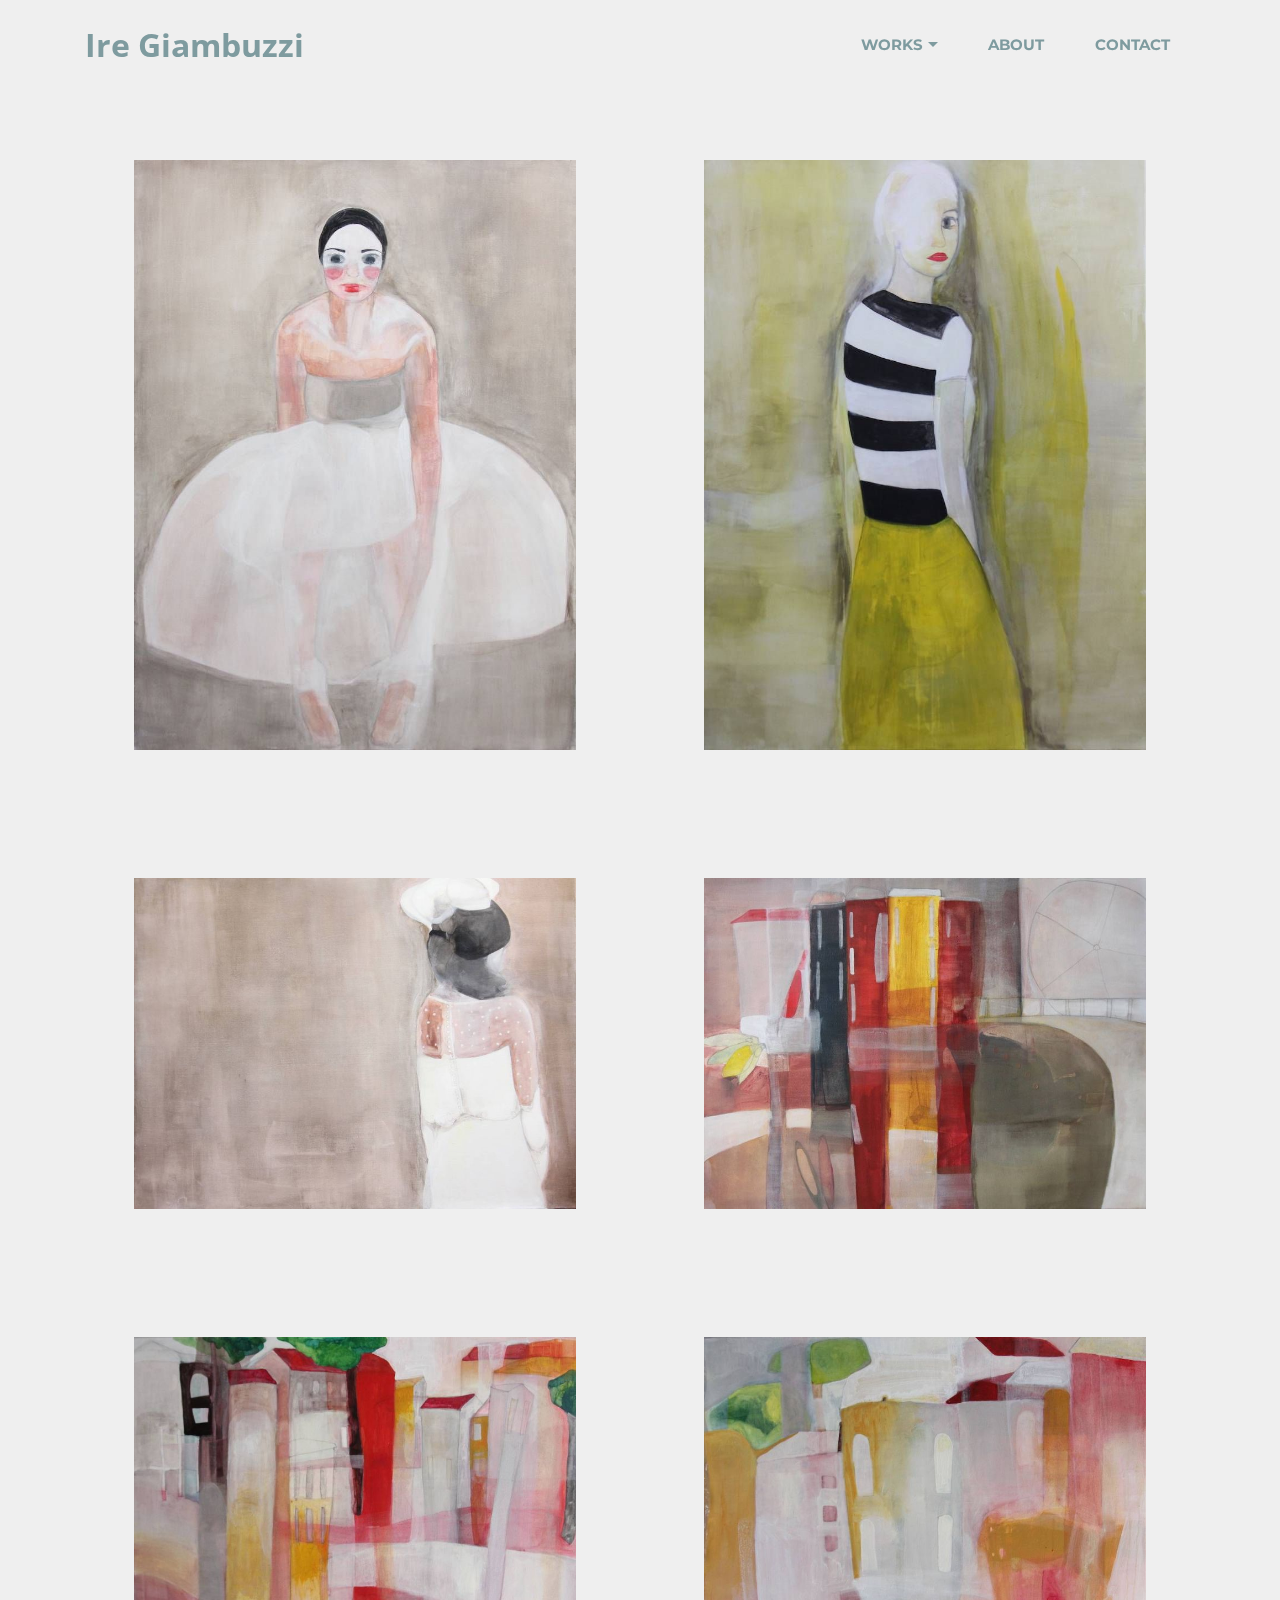
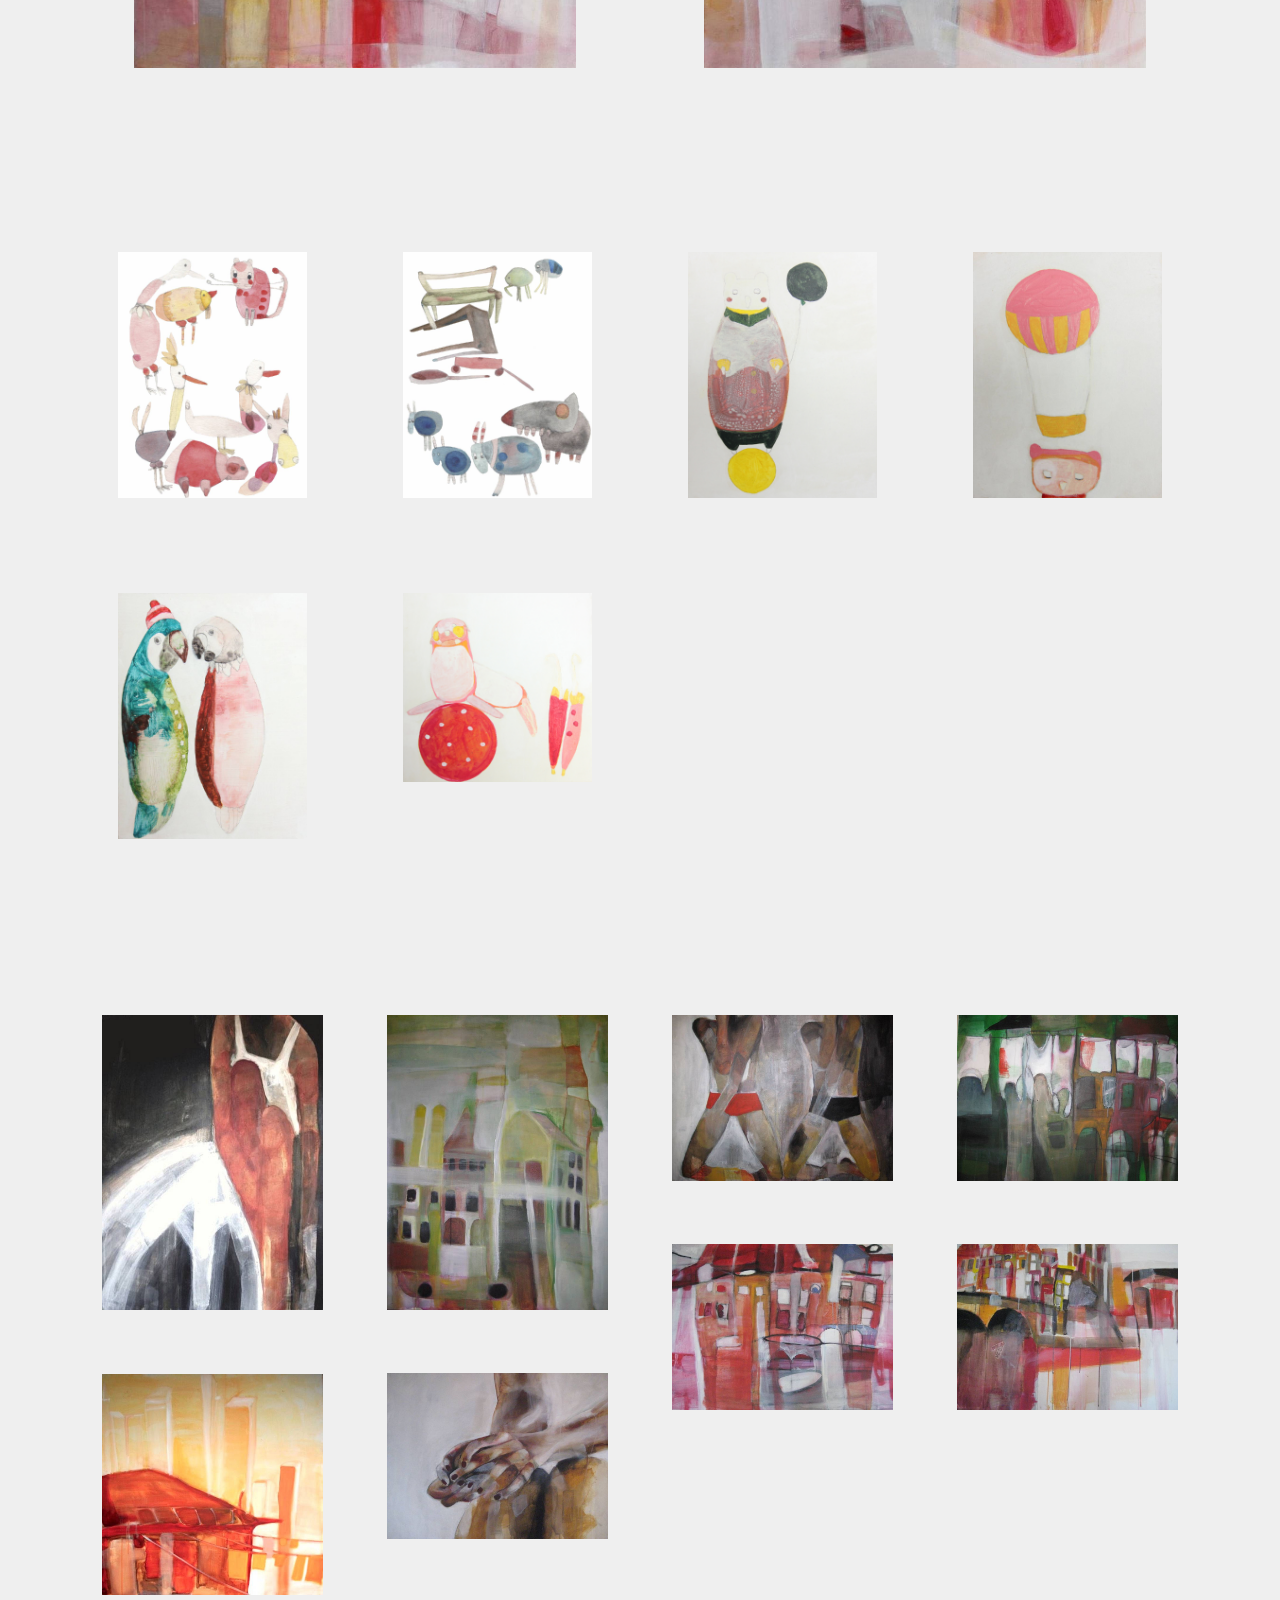
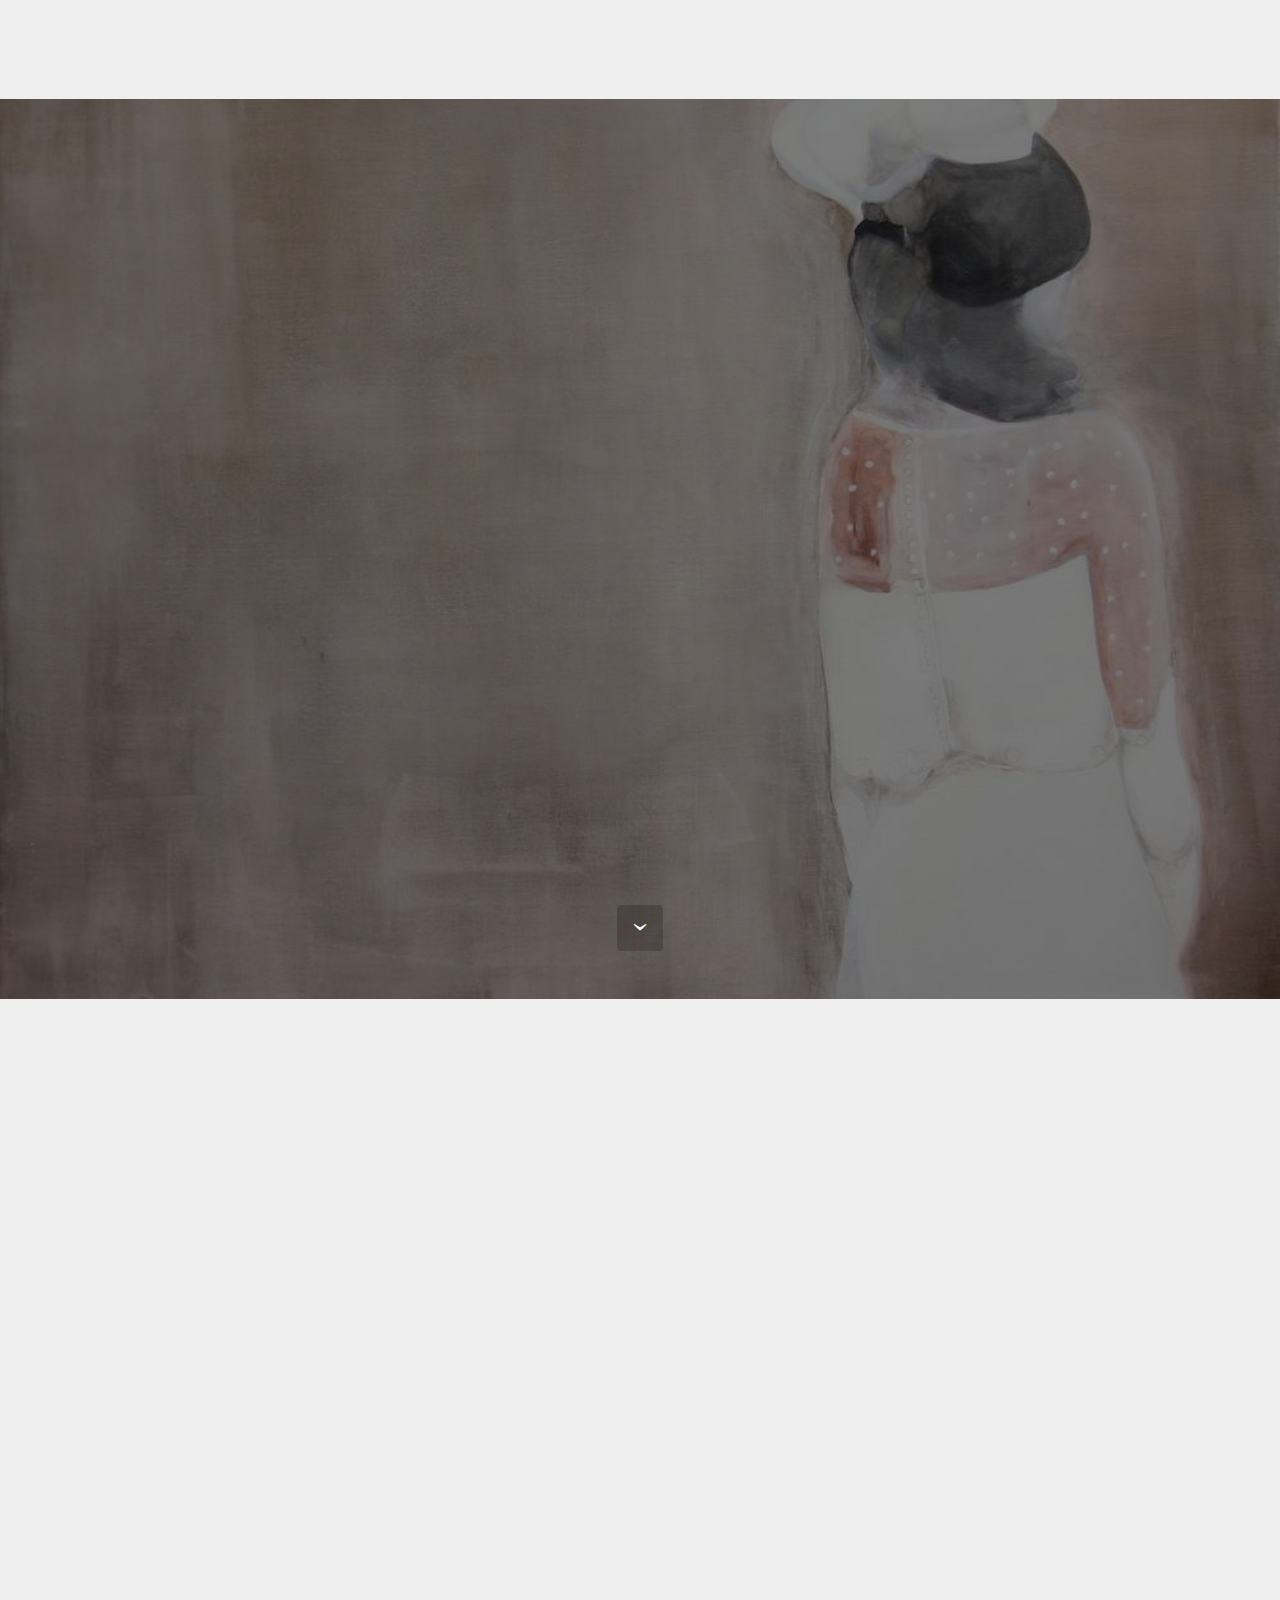
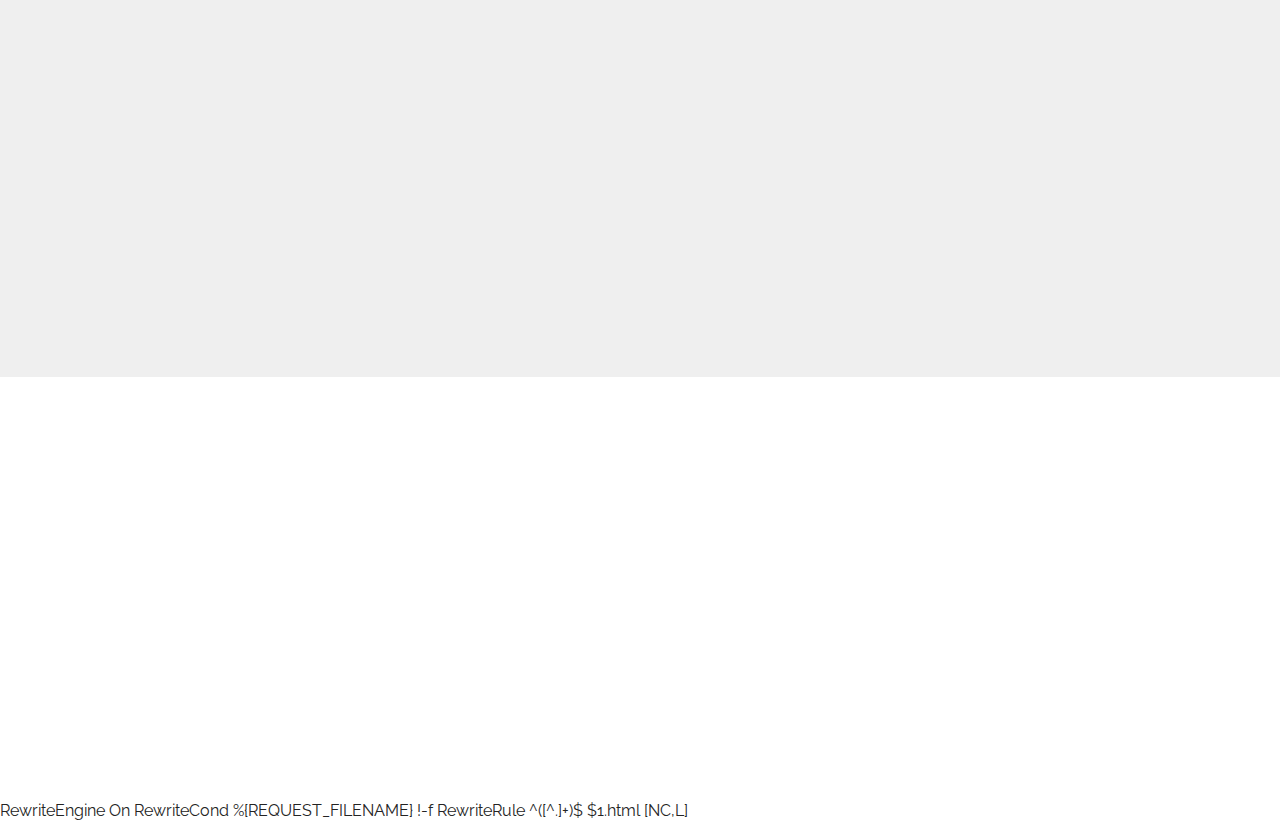
==== index.html @ 35b605aa "Rename home.html to index.html" ====
<!DOCTYPE html>
<html >
<head>
  <!-- Site made with Mobirise Website Builder v4.5.4, https://mobirise.com -->
  <meta charset="UTF-8">
  <meta http-equiv="X-UA-Compatible" content="IE=edge">
  <meta name="generator" content="Mobirise v4.5.4, mobirise.com">
  <meta name="viewport" content="width=device-width, initial-scale=1, minimum-scale=1">
  <link rel="shortcut icon" href="assets/images/img-2536-128x171.png" type="image/x-icon">
  <meta name="description" content="">
  
  <link rel="stylesheet" href="https://fonts.googleapis.com/css?family=Montserrat:400,700">
  <link rel="stylesheet" href="https://fonts.googleapis.com/css?family=Raleway:100,100i,200,200i,300,300i,400,400i,500,500i,600,600i,700,700i,800,800i,900,900i">
  <link rel="stylesheet" href="assets/bootstrap-material-design-font/css/material.css">
  <link rel="stylesheet" href="https://fonts.googleapis.com/css?family=Lora:400,700,400italic,700italic&subset=latin">
  <link rel="stylesheet" href="assets/et-line-font-plugin/style.css">
  <link rel="stylesheet" href="assets/tether/tether.min.css">
  <link rel="stylesheet" href="assets/bootstrap/css/bootstrap.min.css">
  <link rel="stylesheet" href="assets/dropdown/css/style.css">
  <link rel="stylesheet" href="assets/socicon/css/styles.css">
  <link rel="stylesheet" href="assets/animate.css/animate.min.css">
  <link rel="stylesheet" href="assets/theme/css/style.css">
  <link rel="stylesheet" href="assets/mobirise-gallery/style.css">
  <link rel="stylesheet" href="assets/mobirise/css/mbr-additional.css" type="text/css">
  
  
  
</head>
<body>
<section id="ext_menu-6" data-rv-view="0">

    <nav class="navbar navbar-dropdown transparent navbar-fixed-top bg-color">
        <div class="container">

            <div class="mbr-table">
                <div class="mbr-table-cell">

                    <div class="navbar-brand">
                        
                        <a class="navbar-caption text-info" href="#top">Ire Giambuzzi</a>
                    </div>

                </div>
                <div class="mbr-table-cell">

                    <button class="navbar-toggler pull-xs-right hidden-md-up" type="button" data-toggle="collapse" data-target="#exCollapsingNavbar">
                        <div class="hamburger-icon"></div>
                    </button>

                    <ul class="nav-dropdown collapse pull-xs-right nav navbar-nav navbar-toggleable-sm" id="exCollapsingNavbar"><li class="nav-item dropdown"><a class="nav-link link dropdown-toggle" href="#top" data-toggle="dropdown-submenu" aria-expanded="false">WORKS</a><div class="dropdown-menu"><a class="dropdown-item" href="#top">Paintings</a><a class="dropdown-item" href="home.html#gallery4-8" aria-expanded="false">Illustrations</a><a class="dropdown-item" href="home.html#gallery4-n" aria-expanded="false">Past Works</a></div></li><li class="nav-item"><a class="nav-link link" href="home.html#header5-e">ABOUT</a></li><li class="nav-item"><a class="nav-link link" href="home.html#social-buttons2-k">CONTACT</a></li></ul>
                    <button hidden="" class="navbar-toggler navbar-close" type="button" data-toggle="collapse" data-target="#exCollapsingNavbar">
                        <div class="close-icon"></div>
                    </button>

                </div>
            </div>

        </div>
    </nav>

</section>

<section class="engine"><a href="https://mobirise.co/c">web site maker</a></section><section class="mbr-gallery mbr-section mbr-section-nopadding mbr-slider-carousel mbr-after-navbar" data-filter="false" id="gallery4-4" data-rv-view="2" style="background-color: rgb(239, 239, 239); padding-top: 6rem; padding-bottom: 3rem;">
    <!-- Filter -->
    

    <!-- Gallery -->
    <div class="mbr-gallery-row container">
        <div class=" mbr-gallery-layout-default">
            <div>
                <div>
                    <div class="mbr-gallery-item mbr-gallery-item__mobirise3 mbr-gallery-item--p4" data-video-url="false" data-tags="Awesome">
                        <div href="#lb-gallery4-4" data-slide-to="0" data-toggle="modal">
                            
                            

                            <img src="assets/images/img-2536-749x1000-749x1000.jpg" alt="Acrylic on canvas">
                            
                            <span class="icon-focus"></span>
                            
                        </div>
                    </div><div class="mbr-gallery-item mbr-gallery-item__mobirise3 mbr-gallery-item--p4" data-video-url="false" data-tags="Awesome">
                        <div href="#lb-gallery4-4" data-slide-to="1" data-toggle="modal">
                            
                            

                            <img src="assets/images/img-2543-749x1000-749x1000.jpg" alt="">
                            
                            <span class="icon-focus"></span>
                            
                        </div>
                    </div><div class="mbr-gallery-item mbr-gallery-item__mobirise3 mbr-gallery-item--p4" data-video-url="false" data-tags="Awesome">
                        <div href="#lb-gallery4-4" data-slide-to="2" data-toggle="modal">
                            
                            

                            <img src="assets/images/img-2537-1000x749-800x599.jpg" alt="">
                            
                            <span class="icon-focus"></span>
                            
                        </div>
                    </div><div class="mbr-gallery-item mbr-gallery-item__mobirise3 mbr-gallery-item--p4" data-video-url="false" data-tags="Awesome">
                        <div href="#lb-gallery4-4" data-slide-to="3" data-toggle="modal">
                            
                            

                            <img src="assets/images/img-2538-1000x749-800x599.jpg" alt="">
                            
                            <span class="icon-focus"></span>
                            
                        </div>
                    </div><div class="mbr-gallery-item mbr-gallery-item__mobirise3 mbr-gallery-item--p4" data-video-url="false" data-tags="Awesome">
                        <div href="#lb-gallery4-4" data-slide-to="4" data-toggle="modal">
                            
                            

                            <img src="assets/images/img-2539-1000x749-800x599.jpg" alt="">
                            
                            <span class="icon-focus"></span>
                            
                        </div>
                    </div><div class="mbr-gallery-item mbr-gallery-item__mobirise3 mbr-gallery-item--p4" data-video-url="false" data-tags="Awesome">
                        <div href="#lb-gallery4-4" data-slide-to="5" data-toggle="modal">
                            
                            

                            <img src="assets/images/img-2540-1000x749-800x599.jpg" alt="">
                            
                            <span class="icon-focus"></span>
                            
                        </div>
                    </div>
                </div>
            </div>
            <div class="clearfix"></div>
        </div>
    </div>

    <!-- Lightbox -->
    <div data-app-prevent-settings="" class="mbr-slider modal fade carousel slide" tabindex="-1" data-keyboard="true" data-interval="false" id="lb-gallery4-4">
        <div class="modal-dialog">
            <div class="modal-content">
                <div class="modal-body">
                    <ol class="carousel-indicators">
                        <li data-app-prevent-settings="" data-target="#lb-gallery4-4" data-slide-to="0"></li><li data-app-prevent-settings="" data-target="#lb-gallery4-4" data-slide-to="1"></li><li data-app-prevent-settings="" data-target="#lb-gallery4-4" data-slide-to="2"></li><li data-app-prevent-settings="" data-target="#lb-gallery4-4" data-slide-to="3"></li><li data-app-prevent-settings="" data-target="#lb-gallery4-4" data-slide-to="4"></li><li data-app-prevent-settings="" data-target="#lb-gallery4-4" class=" active" data-slide-to="5"></li>
                    </ol>
                    <div class="carousel-inner">
                        <div class="carousel-item">
                            <img src="assets/images/img-2536-749x1000.jpg" alt="Acrylic on canvas">
                        </div><div class="carousel-item">
                            <img src="assets/images/img-2543-749x1000.jpg" alt="">
                        </div><div class="carousel-item">
                            <img src="assets/images/img-2537-1000x749.jpg" alt="">
                        </div><div class="carousel-item">
                            <img src="assets/images/img-2538-1000x749.jpg" alt="">
                        </div><div class="carousel-item">
                            <img src="assets/images/img-2539-1000x749.jpg" alt="">
                        </div><div class="carousel-item active">
                            <img src="assets/images/img-2540-1000x749.jpg" alt="">
                        </div>
                    </div>
                    <a class="left carousel-control" role="button" data-slide="prev" href="#lb-gallery4-4">
                        <span class="icon-prev" aria-hidden="true"></span>
                        <span class="sr-only">Previous</span>
                    </a>
                    <a class="right carousel-control" role="button" data-slide="next" href="#lb-gallery4-4">
                        <span class="icon-next" aria-hidden="true"></span>
                        <span class="sr-only">Next</span>
                    </a>

                    <a class="close" href="#" role="button" data-dismiss="modal">
                        <span aria-hidden="true">×</span>
                        <span class="sr-only">Close</span>
                    </a>
                </div>
            </div>
        </div>
    </div>
</section>

<section class="mbr-gallery mbr-section mbr-section-nopadding mbr-slider-carousel" data-filter="false" id="gallery4-8" data-rv-view="29" style="background-color: rgb(239, 239, 239); padding-top: 1.5rem; padding-bottom: 3rem;">
    <!-- Filter -->
    

    <!-- Gallery -->
    <div class="mbr-gallery-row container">
        <div class=" mbr-gallery-layout-default">
            <div>
                <div>
                    <div class="mbr-gallery-item mbr-gallery-item__mobirise3 mbr-gallery-item--p3" data-video-url="false" data-tags="Awesome">
                        <div href="#lb-gallery4-8" data-slide-to="0" data-toggle="modal">
                            
                            

                            <img src="assets/images/gallo-razzolatore-e-gallina-papessa-2000x2600-800x1040.jpg">
                            
                            <span class="icon-focus"></span>
                            
                        </div>
                    </div><div class="mbr-gallery-item mbr-gallery-item__mobirise3 mbr-gallery-item--p3" data-video-url="false" data-tags="Awesome">
                        <div href="#lb-gallery4-8" data-slide-to="1" data-toggle="modal">
                            
                            

                            <img src="assets/images/animalett-2000x2600-800x1040.jpg">
                            
                            <span class="icon-focus"></span>
                            
                        </div>
                    </div><div class="mbr-gallery-item mbr-gallery-item__mobirise3 mbr-gallery-item--p3" data-video-url="false" data-tags="Awesome">
                        <div href="#lb-gallery4-8" data-slide-to="2" data-toggle="modal">
                            
                            

                            <img src="assets/images/bear-on-ball-2000x2600-800x1040.png">
                            
                            <span class="icon-focus"></span>
                            
                        </div>
                    </div><div class="mbr-gallery-item mbr-gallery-item__mobirise3 mbr-gallery-item--p3" data-video-url="false" data-tags="Beautiful">
                        <div href="#lb-gallery4-8" data-slide-to="3" data-toggle="modal">
                            
                            

                            <img src="assets/images/bear-with-ballon-2000x2600-800x1040.jpg">
                            
                            <span class="icon-focus"></span>
                            
                        </div>
                    </div><div class="mbr-gallery-item mbr-gallery-item__mobirise3 mbr-gallery-item--p3" data-video-url="false" data-tags="Awesome">
                        <div href="#lb-gallery4-8" data-slide-to="4" data-toggle="modal">
                            
                            

                            <img src="assets/images/parrets-2000x2600-800x1040.jpg">
                            
                            <span class="icon-focus"></span>
                            
                        </div>
                    </div><div class="mbr-gallery-item mbr-gallery-item__mobirise3 mbr-gallery-item--p3" data-video-url="false" data-tags="Animated">
                        <div href="#lb-gallery4-8" data-slide-to="5" data-toggle="modal">
                            
                            

                            <img src="assets/images/seal-on-ball-2000x2004-800x801.png">
                            
                            <span class="icon-focus"></span>
                            
                        </div>
                    </div>
                </div>
            </div>
            <div class="clearfix"></div>
        </div>
    </div>

    <!-- Lightbox -->
    <div data-app-prevent-settings="" class="mbr-slider modal fade carousel slide" tabindex="-1" data-keyboard="true" data-interval="false" id="lb-gallery4-8">
        <div class="modal-dialog">
            <div class="modal-content">
                <div class="modal-body">
                    
                    <div class="carousel-inner">
                        <div class="carousel-item">
                            <img src="assets/images/gallo-razzolatore-e-gallina-papessa-2000x2600.jpg">
                        </div><div class="carousel-item active">
                            <img src="assets/images/animalett-2000x2600.jpg">
                        </div><div class="carousel-item">
                            <img src="assets/images/bear-on-ball-2000x2600.png">
                        </div><div class="carousel-item">
                            <img src="assets/images/bear-with-ballon-2000x2600.jpg">
                        </div><div class="carousel-item">
                            <img src="assets/images/parrets-2000x2600.jpg">
                        </div><div class="carousel-item">
                            <img src="assets/images/seal-on-ball-2000x2004.png">
                        </div>
                    </div>
                    <a class="left carousel-control" role="button" data-slide="prev" href="#lb-gallery4-8">
                        <span class="icon-prev" aria-hidden="true"></span>
                        <span class="sr-only">Previous</span>
                    </a>
                    <a class="right carousel-control" role="button" data-slide="next" href="#lb-gallery4-8">
                        <span class="icon-next" aria-hidden="true"></span>
                        <span class="sr-only">Next</span>
                    </a>

                    <a class="close" href="#" role="button" data-dismiss="modal">
                        <span aria-hidden="true">×</span>
                        <span class="sr-only">Close</span>
                    </a>
                </div>
            </div>
        </div>
    </div>
</section>

<section class="mbr-gallery mbr-section mbr-section-nopadding mbr-slider-carousel" data-filter="false" id="gallery4-n" data-rv-view="56" style="background-color: rgb(239, 239, 239); padding-top: 3rem; padding-bottom: 4.5rem;">
    <!-- Filter -->
    

    <!-- Gallery -->
    <div class="mbr-gallery-row container">
        <div class=" mbr-gallery-layout-default">
            <div>
                <div>
                    <div class="mbr-gallery-item mbr-gallery-item__mobirise3 mbr-gallery-item--p2" data-video-url="false" data-tags="Awesome">
                        <div href="#lb-gallery4-n" data-slide-to="0" data-toggle="modal">
                            
                            

                            <img src="assets/images/ballerina-749x1000-749x1000.jpg" alt="Acrylic on canvas">
                            
                            <span class="icon-focus"></span>
                            
                        </div>
                    </div><div class="mbr-gallery-item mbr-gallery-item__mobirise3 mbr-gallery-item--p2" data-video-url="false" data-tags="Awesome">
                        <div href="#lb-gallery4-n" data-slide-to="1" data-toggle="modal">
                            
                            

                            <img src="assets/images/mix-169-751x1000-751x1000.jpg" alt="">
                            
                            <span class="icon-focus"></span>
                            
                        </div>
                    </div><div class="mbr-gallery-item mbr-gallery-item__mobirise3 mbr-gallery-item--p2" data-video-url="false" data-tags="Awesome">
                        <div href="#lb-gallery4-n" data-slide-to="2" data-toggle="modal">
                            
                            

                            <img src="assets/images/mix-184-1000x750-800x600.jpg" alt="">
                            
                            <span class="icon-focus"></span>
                            
                        </div>
                    </div><div class="mbr-gallery-item mbr-gallery-item__mobirise3 mbr-gallery-item--p2" data-video-url="false" data-tags="Awesome">
                        <div href="#lb-gallery4-n" data-slide-to="3" data-toggle="modal">
                            
                            

                            <img src="assets/images/mix-181-1000x750-800x600.jpg" alt="">
                            
                            <span class="icon-focus"></span>
                            
                        </div>
                    </div><div class="mbr-gallery-item mbr-gallery-item__mobirise3 mbr-gallery-item--p2" data-video-url="false" data-tags="Awesome">
                        <div href="#lb-gallery4-n" data-slide-to="4" data-toggle="modal">
                            
                            

                            <img src="assets/images/mix-174-1000x750-800x600.jpg" alt="">
                            
                            <span class="icon-focus"></span>
                            
                        </div>
                    </div><div class="mbr-gallery-item mbr-gallery-item__mobirise3 mbr-gallery-item--p2" data-video-url="false" data-tags="Awesome">
                        <div href="#lb-gallery4-n" data-slide-to="5" data-toggle="modal">
                            
                            

                            <img src="assets/images/mix-173-1000x749-800x599.jpg" alt="">
                            
                            <span class="icon-focus"></span>
                            
                        </div>
                    </div><div class="mbr-gallery-item mbr-gallery-item__mobirise3 mbr-gallery-item--p2" data-video-url="false" data-tags="Awesome">
                        <div href="#lb-gallery4-n" data-slide-to="6" data-toggle="modal">
                            
                            

                            <img src="assets/images/mix-180-1000x750-800x600.jpg" alt="">
                            
                            <span class="icon-focus"></span>
                            
                        </div>
                    </div><div class="mbr-gallery-item mbr-gallery-item__mobirise3 mbr-gallery-item--p2" data-video-url="false" data-tags="Awesome">
                        <div href="#lb-gallery4-n" data-slide-to="7" data-toggle="modal">
                            
                            

                            <img src="assets/images/roof-top-clothes-line-750x750-750x750.jpg" alt="">
                            
                            <span class="icon-focus"></span>
                            
                        </div>
                    </div>
                </div>
            </div>
            <div class="clearfix"></div>
        </div>
    </div>

    <!-- Lightbox -->
    <div data-app-prevent-settings="" class="mbr-slider modal fade carousel slide" tabindex="-1" data-keyboard="true" data-interval="false" id="lb-gallery4-n">
        <div class="modal-dialog">
            <div class="modal-content">
                <div class="modal-body">
                    
                    <div class="carousel-inner">
                        <div class="carousel-item">
                            <img src="assets/images/ballerina-749x1000.jpg" alt="Acrylic on canvas">
                        </div><div class="carousel-item">
                            <img src="assets/images/mix-169-751x1000.jpg" alt="">
                        </div><div class="carousel-item">
                            <img src="assets/images/mix-184-1000x750.jpg" alt="">
                        </div><div class="carousel-item">
                            <img src="assets/images/mix-181-1000x750.jpg" alt="">
                        </div><div class="carousel-item">
                            <img src="assets/images/mix-174-1000x750.jpg" alt="">
                        </div><div class="carousel-item">
                            <img src="assets/images/mix-173-1000x749.jpg" alt="">
                        </div><div class="carousel-item">
                            <img src="assets/images/mix-180-1000x750.jpg" alt="">
                        </div><div class="carousel-item active">
                            <img src="assets/images/roof-top-clothes-line-750x750.jpg" alt="">
                        </div>
                    </div>
                    <a class="left carousel-control" role="button" data-slide="prev" href="#lb-gallery4-n">
                        <span class="icon-prev" aria-hidden="true"></span>
                        <span class="sr-only">Previous</span>
                    </a>
                    <a class="right carousel-control" role="button" data-slide="next" href="#lb-gallery4-n">
                        <span class="icon-next" aria-hidden="true"></span>
                        <span class="sr-only">Next</span>
                    </a>

                    <a class="close" href="#" role="button" data-dismiss="modal">
                        <span aria-hidden="true">×</span>
                        <span class="sr-only">Close</span>
                    </a>
                </div>
            </div>
        </div>
    </div>
</section>

<section class="mbr-section mbr-section-hero mbr-section-full mbr-section-with-arrow" id="header5-e" data-rv-view="91" style="background-image: url(assets/images/img-2537-1000x749.jpg);">

    <div class="mbr-overlay" style="opacity: 0.5; background-color: rgb(0, 0, 0);"></div>

    <div class="mbr-table-cell">

        <div class="container">
            <div class="row">
                <div class="mbr-section col-md-10">

                    <h1 class="mbr-section-title display-1">About..</h1>
                    <p class="mbr-section-lead lead">Irene studied and completed a fine arts degree in Ravenna Italy.&nbsp;</p>
                    
                </div>
            </div>
        </div>
    </div>

    <div class="mbr-arrow mbr-arrow-floating" aria-hidden="true"><a href="#social-buttons2-k"><i class="mbr-arrow-icon"></i></a></div>

</section>

<section class="mbr-section mbr-section-md-padding" id="social-buttons2-k" data-rv-view="94" style="background-color: rgb(239, 239, 239); padding-top: 90px; padding-bottom: 60px;">
    
    <div class="container">
        <div class="row">
            <div class="col-md-8 col-md-offset-2 text-xs-center">
                <h3 class="mbr-section-title display-2">FOLLOW ME</h3>
                <div><a class="btn btn-social" title="Twitter" target="_blank" href="https://twitter.com/mobirise"><i class="socicon socicon-twitter"></i></a> <a class="btn btn-social" title="Facebook" target="_blank" href="https://www.facebook.com/pages/Mobirise/1616226671953247"><i class="socicon socicon-facebook"></i></a> <a class="btn btn-social" title="Google+" target="_blank" href="https://plus.google.com/u/0/+Mobirise/posts"><i class="socicon socicon-googleplus"></i></a>  <a class="btn btn-social" title="Instagram" target="_blank" href="https://instagram.com/mobirise/"><i class="socicon socicon-instagram"></i></a> <a class="btn btn-social" title="Pinterest" target="_blank" href="https://www.pinterest.com/mobirise/"><i class="socicon socicon-pinterest"></i></a> <a class="btn btn-social" title="Tumblr" target="_blank" href="http://mobirise.tumblr.com/"><i class="socicon socicon-tumblr"></i></a>    </div>
            </div>
        </div>
    </div>
</section>

<section class="mbr-section form1" id="form1-j" data-rv-view="96" style="background-color: rgb(239, 239, 239); padding-top: 80px; padding-bottom: 120px;">
    
    <div class="mbr-section mbr-section__container mbr-section__container--middle">
        <div class="container">
            <div class="row">
                <div class="col-xs-12 text-xs-center">
                    <h3 class="mbr-section-title display-2">CONTACT FORM</h3>
                    <small class="mbr-section-subtitle">I will endevour to reply within 24 hours!&nbsp;</small>
                </div>
            </div>
        </div>
    </div>
    <div class="mbr-section mbr-section-nopadding">
        <div class="container">
            <div class="row">
                <div class="col-xs-12 col-lg-10 col-lg-offset-1" data-form-type="formoid">


                    <div data-form-alert="true">
                        <div hidden="" data-form-alert-success="true" class="alert alert-form alert-success text-xs-center">Thanks for filling out form!</div>
                    </div>


                    <form action="https://mobirise.com/" method="post" data-form-title="CONTACT FORM">

                        <input type="hidden" value="Y5ayJjpZQxnGV9IqkKN/chZEVzCv5IxT0ZLLdL4u7sBmcZyyaw7AQdM+a9kt/272Ml+XDBsj+ldZ2Ooa7W4kr8fdOq3aKZtd+Bn0rlwxWxWxPYIwYqFhCe9DeztgbiRH" data-form-email="true">

                        <div class="row row-sm-offset">

                            <div class="col-xs-12 col-md-4">
                                <div class="form-group">
                                    <label class="form-control-label" for="form1-j-name">Name<span class="form-asterisk">*</span></label>
                                    <input type="text" class="form-control" name="name" required="" data-form-field="Name" id="form1-j-name">
                                </div>
                            </div>

                            <div class="col-xs-12 col-md-4">
                                <div class="form-group">
                                    <label class="form-control-label" for="form1-j-email">Email<span class="form-asterisk">*</span></label>
                                    <input type="email" class="form-control" name="email" required="" data-form-field="Email" id="form1-j-email">
                                </div>
                            </div>

                            <div class="col-xs-12 col-md-4">
                                <div class="form-group">
                                    <label class="form-control-label" for="form1-j-phone">Phone</label>
                                    <input type="tel" class="form-control" name="phone" data-form-field="Phone" id="form1-j-phone">
                                </div>
                            </div>

                        </div>

                        <div class="form-group">
                            <label class="form-control-label" for="form1-j-message">Message</label>
                            <textarea class="form-control" name="message" rows="7" data-form-field="Message" id="form1-j-message"></textarea>
                        </div>

                        <div><button type="submit" class="btn btn-primary">CONTACT US</button></div>

                    </form>
                </div>
            </div>
        </div>
    </div>
</section>

<div id="custom-html-o" custom-code="true" data-rv-view="105"><!-- Type valid HTML here -->
<img class="my-image" src="assets/images/code-editor-placeholder.jpg">RewriteEngine On
RewriteCond %{REQUEST_FILENAME} !-f
RewriteRule ^([^.]+)$ $1.html [NC,L]
</div>


  <script src="assets/web/assets/jquery/jquery.min.js"></script>
  <script src="assets/tether/tether.min.js"></script>
  <script src="assets/bootstrap/js/bootstrap.min.js"></script>
  <script src="assets/dropdown/js/script.min.js"></script>
  <script src="assets/touch-swipe/jquery.touch-swipe.min.js"></script>
  <script src="assets/viewport-checker/jquery.viewportchecker.js"></script>
  <script src="assets/masonry/masonry.pkgd.min.js"></script>
  <script src="assets/imagesloaded/imagesloaded.pkgd.min.js"></script>
  <script src="assets/bootstrap-carousel-swipe/bootstrap-carousel-swipe.js"></script>
  <script src="assets/smooth-scroll/smooth-scroll.js"></script>
  <script src="assets/theme/js/script.js"></script>
  <script src="assets/mobirise-gallery/player.min.js"></script>
  <script src="assets/mobirise-gallery/script.js"></script>
  <script src="assets/formoid/formoid.min.js"></script>
  
  
  <input name="animation" type="hidden">
  </body>
</html>
---- assets/bootstrap-material-design-font/css/material.css ----
@font-face {
  font-family: 'Material-Design-Icons';
  src: url('../fonts/Material-Design-Icons.eot?3ocs8m');
  src: url('../fonts/Material-Design-Icons.eot?#iefix3ocs8m') format('embedded-opentype'), url('../fonts/Material-Design-Icons.woff?3ocs8m') format('woff'), url('../fonts/Material-Design-Icons.ttf?3ocs8m') format('truetype'), url('../fonts/Material-Design-Icons.svg?3ocs8m#Material-Design-Icons') format('svg');
  font-weight: normal;
  font-style: normal;
}
[class^="mdi-"],
[class*="mdi-"] {
  speak: none;
  display: inline-block;
  font-style: normal;
  font-variant:normal;
  font-weight:normal;
  /*font-size:24px;*/
  line-height:1;
  font-family:'Material-Design-Icons' !important;
  text-rendering: auto;
  
  -webkit-font-smoothing: antialiased;
  -moz-osx-font-smoothing: grayscale;
  -webkit-transform: translate(0, 0);
      -ms-transform: translate(0, 0);
          transform: translate(0, 0);
}
[class^="mdi-"]:before,
[class*="mdi-"]:before {
  display: inline-block;
  speak: none;
  text-decoration: inherit;
}
[class^="mdi-"].pull-left,
[class*="mdi-"].pull-left {
  margin-right: .3em;
}
[class^="mdi-"].pull-right,
[class*="mdi-"].pull-right {
  margin-left: .3em;
}
[class^="mdi-"].mdi-lg:before,
[class*="mdi-"].mdi-lg:before,
[class^="mdi-"].mdi-lg:after,
[class*="mdi-"].mdi-lg:after {
  font-size: 1.33333333em;
  line-height: 0.75em;
  vertical-align: -15%;
}
[class^="mdi-"].mdi-2x:before,
[class*="mdi-"].mdi-2x:before,
[class^="mdi-"].mdi-2x:after,
[class*="mdi-"].mdi-2x:after {
  font-size: 2em;
}
[class^="mdi-"].mdi-3x:before,
[class*="mdi-"].mdi-3x:before,
[class^="mdi-"].mdi-3x:after,
[class*="mdi-"].mdi-3x:after {
  font-size: 3em;
}
[class^="mdi-"].mdi-4x:before,
[class*="mdi-"].mdi-4x:before,
[class^="mdi-"].mdi-4x:after,
[class*="mdi-"].mdi-4x:after {
  font-size: 4em;
}
[class^="mdi-"].mdi-5x:before,
[class*="mdi-"].mdi-5x:before,
[class^="mdi-"].mdi-5x:after,
[class*="mdi-"].mdi-5x:after {
  font-size: 5em;
}
[class^="mdi-device-signal-cellular-"]:after,
[class^="mdi-device-battery-"]:after,
[class^="mdi-device-battery-charging-"]:after,
[class^="mdi-device-signal-cellular-connected-no-internet-"]:after,
[class^="mdi-device-signal-wifi-"]:after,
[class^="mdi-device-signal-wifi-statusbar-not-connected"]:after,
.mdi-device-network-wifi:after {
  opacity: .3;
  position: absolute;
  left: 0;
  top: 0;
  z-index: 1;
  display: inline-block;
  speak: none;
  text-decoration: inherit;
}
[class^="mdi-device-signal-cellular-"]:after {
  content: "\e758";
}
[class^="mdi-device-battery-"]:after {
  content: "\e735";
}
[class^="mdi-device-battery-charging-"]:after {
  content: "\e733";
}
[class^="mdi-device-signal-cellular-connected-no-internet-"]:after {
  content: "\e75d";
}
[class^="mdi-device-signal-wifi-"]:after,
.mdi-device-network-wifi:after {
  content: "\e765";
}
[class^="mdi-device-signal-wifi-statusbasr-not-connected"]:after {
  content: "\e8f7";
}
.mdi-device-signal-cellular-off:after,
.mdi-device-signal-cellular-null:after,
.mdi-device-signal-cellular-no-sim:after,
.mdi-device-signal-wifi-off:after,
.mdi-device-signal-wifi-4-bar:after,
.mdi-device-signal-cellular-4-bar:after,
.mdi-device-battery-alert:after,
.mdi-device-signal-cellular-connected-no-internet-4-bar:after,
.mdi-device-battery-std:after,
.mdi-device-battery-full .mdi-device-battery-unknown:after {
  content: "";
}
.mdi-fw {
  width: 1.28571429em;
  text-align: center;
}
.mdi-ul {
  padding-left: 0;
  margin-left: 2.14285714em;
  list-style-type: none;
}
.mdi-ul > li {
  position: relative;
}
.mdi-li {
  position: absolute;
  left: -2.14285714em;
  width: 2.14285714em;
  top: 0.14285714em;
  text-align: center;
}
.mdi-li.mdi-lg {
  left: -1.85714286em;
}
.mdi-border {
  padding: .2em .25em .15em;
  border: solid 0.08em #eeeeee;
  border-radius: .1em;
}
.mdi-spin {
  -webkit-animation: mdi-spin 2s infinite linear;
  animation: mdi-spin 2s infinite linear;
  -webkit-transform-origin: 50% 50%;
  -ms-transform-origin: 50% 50%;
      transform-origin: 50% 50%;
}
.mdi-pulse {
  -webkit-animation: mdi-spin 1s steps(8) infinite;
  animation: mdi-spin 1s steps(8) infinite;
  -webkit-transform-origin: 50% 50%;
  -ms-transform-origin: 50% 50%;
      transform-origin: 50% 50%;
}
@-webkit-keyframes mdi-spin {
  0% {
    -webkit-transform: rotate(0deg);
    transform: rotate(0deg);
  }
  100% {
    -webkit-transform: rotate(359deg);
    transform: rotate(359deg);
  }
}
@keyframes mdi-spin {
  0% {
    -webkit-transform: rotate(0deg);
    transform: rotate(0deg);
  }
  100% {
    -webkit-transform: rotate(359deg);
    transform: rotate(359deg);
  }
}
.mdi-rotate-90 {
  filter: progid:DXImageTransform.Microsoft.BasicImage(rotation=1);
  -webkit-transform: rotate(90deg);
  -ms-transform: rotate(90deg);
  transform: rotate(90deg);
}
.mdi-rotate-180 {
  filter: progid:DXImageTransform.Microsoft.BasicImage(rotation=2);
  -webkit-transform: rotate(180deg);
  -ms-transform: rotate(180deg);
  transform: rotate(180deg);
}
.mdi-rotate-270 {
  filter: progid:DXImageTransform.Microsoft.BasicImage(rotation=3);
  -webkit-transform: rotate(270deg);
  -ms-transform: rotate(270deg);
  transform: rotate(270deg);
}
.mdi-flip-horizontal {
  filter: progid:DXImageTransform.Microsoft.BasicImage(rotation=0, mirror=1);
  -webkit-transform: scale(-1, 1);
  -ms-transform: scale(-1, 1);
  transform: scale(-1, 1);
}
.mdi-flip-vertical {
  filter: progid:DXImageTransform.Microsoft.BasicImage(rotation=2, mirror=1);
  -webkit-transform: scale(1, -1);
  -ms-transform: scale(1, -1);
  transform: scale(1, -1);
}
:root .mdi-rotate-90,
:root .mdi-rotate-180,
:root .mdi-rotate-270,
:root .mdi-flip-horizontal,
:root .mdi-flip-vertical {
  -webkit-filter: none;
          filter: none;
}
.mdi-stack {
  position: relative;
  display: inline-block;
  width: 2em;
  height: 2em;
  line-height: 2em;
  vertical-align: middle;
}
.mdi-stack-1x,
.mdi-stack-2x {
  position: absolute;
  left: 0;
  width: 100%;
  text-align: center;
}
.mdi-stack-1x {
  line-height: inherit;
}
.mdi-stack-2x {
  font-size: 2em;
}
.mdi-inverse {
  color: #ffffff;
}
/* Start Icons */
.mdi-action-3d-rotation:before {
  content: "\e600";
}
.mdi-action-accessibility:before {
  content: "\e601";
}
.mdi-action-account-balance-wallet:before {
  content: "\e602";
}
.mdi-action-account-balance:before {
  content: "\e603";
}
.mdi-action-account-box:before {
  content: "\e604";
}
.mdi-action-account-child:before {
  content: "\e605";
}
.mdi-action-account-circle:before {
  content: "\e606";
}
.mdi-action-add-shopping-cart:before {
  content: "\e607";
}
.mdi-action-alarm-add:before {
  content: "\e608";
}
.mdi-action-alarm-off:before {
  content: "\e609";
}
.mdi-action-alarm-on:before {
  content: "\e60a";
}
.mdi-action-alarm:before {
  content: "\e60b";
}
.mdi-action-android:before {
  content: "\e60c";
}
.mdi-action-announcement:before {
  content: "\e60d";
}
.mdi-action-aspect-ratio:before {
  content: "\e60e";
}
.mdi-action-assessment:before {
  content: "\e60f";
}
.mdi-action-assignment-ind:before {
  content: "\e610";
}
.mdi-action-assignment-late:before {
  content: "\e611";
}
.mdi-action-assignment-return:before {
  content: "\e612";
}
.mdi-action-assignment-returned:before {
  content: "\e613";
}
.mdi-action-assignment-turned-in:before {
  content: "\e614";
}
.mdi-action-assignment:before {
  content: "\e615";
}
.mdi-action-autorenew:before {
  content: "\e616";
}
.mdi-action-backup:before {
  content: "\e617";
}
.mdi-action-book:before {
  content: "\e618";
}
.mdi-action-bookmark-outline:before {
  content: "\e619";
}
.mdi-action-bookmark:before {
  content: "\e61a";
}
.mdi-action-bug-report:before {
  content: "\e61b";
}
.mdi-action-cached:before {
  content: "\e61c";
}
.mdi-action-check-circle:before {
  content: "\e61d";
}
.mdi-action-class:before {
  content: "\e61e";
}
.mdi-action-credit-card:before {
  content: "\e61f";
}
.mdi-action-dashboard:before {
  content: "\e620";
}
.mdi-action-delete:before {
  content: "\e621";
}
.mdi-action-description:before {
  content: "\e622";
}
.mdi-action-dns:before {
  content: "\e623";
}
.mdi-action-done-all:before {
  content: "\e624";
}
.mdi-action-done:before {
  content: "\e625";
}
.mdi-action-event:before {
  content: "\e626";
}
.mdi-action-exit-to-app:before {
  content: "\e627";
}
.mdi-action-explore:before {
  content: "\e628";
}
.mdi-action-extension:before {
  content: "\e629";
}
.mdi-action-face-unlock:before {
  content: "\e62a";
}
.mdi-action-favorite-outline:before {
  content: "\e62b";
}
.mdi-action-favorite:before {
  content: "\e62c";
}
.mdi-action-find-in-page:before {
  content: "\e62d";
}
.mdi-action-find-replace:before {
  content: "\e62e";
}
.mdi-action-flip-to-back:before {
  content: "\e62f";
}
.mdi-action-flip-to-front:before {
  content: "\e630";
}
.mdi-action-get-app:before {
  content: "\e631";
}
.mdi-action-grade:before {
  content: "\e632";
}
.mdi-action-group-work:before {
  content: "\e633";
}
.mdi-action-help:before {
  content: "\e634";
}
.mdi-action-highlight-remove:before {
  content: "\e635";
}
.mdi-action-history:before {
  content: "\e636";
}
.mdi-action-home:before {
  content: "\e637";
}
.mdi-action-https:before {
  content: "\e638";
}
.mdi-action-info-outline:before {
  content: "\e639";
}
.mdi-action-info:before {
  content: "\e63a";
}
.mdi-action-input:before {
  content: "\e63b";
}
.mdi-action-invert-colors:before {
  content: "\e63c";
}
.mdi-action-label-outline:before {
  content: "\e63d";
}
.mdi-action-label:before {
  content: "\e63e";
}
.mdi-action-language:before {
  content: "\e63f";
}
.mdi-action-launch:before {
  content: "\e640";
}
.mdi-action-list:before {
  content: "\e641";
}
.mdi-action-lock-open:before {
  content: "\e642";
}
.mdi-action-lock-outline:before {
  content: "\e643";
}
.mdi-action-lock:before {
  content: "\e644";
}
.mdi-action-loyalty:before {
  content: "\e645";
}
.mdi-action-markunread-mailbox:before {
  content: "\e646";
}
.mdi-action-note-add:before {
  content: "\e647";
}
.mdi-action-open-in-browser:before {
  content: "\e648";
}
.mdi-action-open-in-new:before {
  content: "\e649";
}
.mdi-action-open-with:before {
  content: "\e64a";
}
.mdi-action-pageview:before {
  content: "\e64b";
}
.mdi-action-payment:before {
  content: "\e64c";
}
.mdi-action-perm-camera-mic:before {
  content: "\e64d";
}
.mdi-action-perm-contact-cal:before {
  content: "\e64e";
}
.mdi-action-perm-data-setting:before {
  content: "\e64f";
}
.mdi-action-perm-device-info:before {
  content: "\e650";
}
.mdi-action-perm-identity:before {
  content: "\e651";
}
.mdi-action-perm-media:before {
  content: "\e652";
}
.mdi-action-perm-phone-msg:before {
  content: "\e653";
}
.mdi-action-perm-scan-wifi:before {
  content: "\e654";
}
.mdi-action-picture-in-picture:before {
  content: "\e655";
}
.mdi-action-polymer:before {
  content: "\e656";
}
.mdi-action-print:before {
  content: "\e657";
}
.mdi-action-query-builder:before {
  content: "\e658";
}
.mdi-action-question-answer:before {
  content: "\e659";
}
.mdi-action-receipt:before {
  content: "\e65a";
}
.mdi-action-redeem:before {
  content: "\e65b";
}
.mdi-action-reorder:before {
  content: "\e65c";
}
.mdi-action-report-problem:before {
  content: "\e65d";
}
.mdi-action-restore:before {
  content: "\e65e";
}
.mdi-action-room:before {
  content: "\e65f";
}
.mdi-action-schedule:before {
  content: "\e660";
}
.mdi-action-search:before {
  content: "\e661";
}
.mdi-action-settings-applications:before {
  content: "\e662";
}
.mdi-action-settings-backup-restore:before {
  content: "\e663";
}
.mdi-action-settings-bluetooth:before {
  content: "\e664";
}
.mdi-action-settings-cell:before {
  content: "\e665";
}
.mdi-action-settings-display:before {
  content: "\e666";
}
.mdi-action-settings-ethernet:before {
  content: "\e667";
}
.mdi-action-settings-input-antenna:before {
  content: "\e668";
}
.mdi-action-settings-input-component:before {
  content: "\e669";
}
.mdi-action-settings-input-composite:before {
  content: "\e66a";
}
.mdi-action-settings-input-hdmi:before {
  content: "\e66b";
}
.mdi-action-settings-input-svideo:before {
  content: "\e66c";
}
.mdi-action-settings-overscan:before {
  content: "\e66d";
}
.mdi-action-settings-phone:before {
  content: "\e66e";
}
.mdi-action-settings-power:before {
  content: "\e66f";
}
.mdi-action-settings-remote:before {
  content: "\e670";
}
.mdi-action-settings-voice:before {
  content: "\e671";
}
.mdi-action-settings:before {
  content: "\e672";
}
.mdi-action-shop-two:before {
  content: "\e673";
}
.mdi-action-shop:before {
  content: "\e674";
}
.mdi-action-shopping-basket:before {
  content: "\e675";
}
.mdi-action-shopping-cart:before {
  content: "\e676";
}
.mdi-action-speaker-notes:before {
  content: "\e677";
}
.mdi-action-spellcheck:before {
  content: "\e678";
}
.mdi-action-star-rate:before {
  content: "\e679";
}
.mdi-action-stars:before {
  content: "\e67a";
}
.mdi-action-store:before {
  content: "\e67b";
}
.mdi-action-subject:before {
  content: "\e67c";
}
.mdi-action-supervisor-account:before {
  content: "\e67d";
}
.mdi-action-swap-horiz:before {
  content: "\e67e";
}
.mdi-action-swap-vert-circle:before {
  content: "\e67f";
}
.mdi-action-swap-vert:before {
  content: "\e680";
}
.mdi-action-system-update-tv:before {
  content: "\e681";
}
.mdi-action-tab-unselected:before {
  content: "\e682";
}
.mdi-action-tab:before {
  content: "\e683";
}
.mdi-action-theaters:before {
  content: "\e684";
}
.mdi-action-thumb-down:before {
  content: "\e685";
}
.mdi-action-thumb-up:before {
  content: "\e686";
}
.mdi-action-thumbs-up-down:before {
  content: "\e687";
}
.mdi-action-toc:before {
  content: "\e688";
}
.mdi-action-today:before {
  content: "\e689";
}
.mdi-action-track-changes:before {
  content: "\e68a";
}
.mdi-action-translate:before {
  content: "\e68b";
}
.mdi-action-trending-down:before {
  content: "\e68c";
}
.mdi-action-trending-neutral:before {
  content: "\e68d";
}
.mdi-action-trending-up:before {
  content: "\e68e";
}
.mdi-action-turned-in-not:before {
  content: "\e68f";
}
.mdi-action-turned-in:before {
  content: "\e690";
}
.mdi-action-verified-user:before {
  content: "\e691";
}
.mdi-action-view-agenda:before {
  content: "\e692";
}
.mdi-action-view-array:before {
  content: "\e693";
}
.mdi-action-view-carousel:before {
  content: "\e694";
}
.mdi-action-view-column:before {
  content: "\e695";
}
.mdi-action-view-day:before {
  content: "\e696";
}
.mdi-action-view-headline:before {
  content: "\e697";
}
.mdi-action-view-list:before {
  content: "\e698";
}
.mdi-action-view-module:before {
  content: "\e699";
}
.mdi-action-view-quilt:before {
  content: "\e69a";
}
.mdi-action-view-stream:before {
  content: "\e69b";
}
.mdi-action-view-week:before {
  content: "\e69c";
}
.mdi-action-visibility-off:before {
  content: "\e69d";
}
.mdi-action-visibility:before {
  content: "\e69e";
}
.mdi-action-wallet-giftcard:before {
  content: "\e69f";
}
.mdi-action-wallet-membership:before {
  content: "\e6a0";
}
.mdi-action-wallet-travel:before {
  content: "\e6a1";
}
.mdi-action-work:before {
  content: "\e6a2";
}
.mdi-alert-error:before {
  content: "\e6a3";
}
.mdi-alert-warning:before {
  content: "\e6a4";
}
.mdi-av-album:before {
  content: "\e6a5";
}
.mdi-av-closed-caption:before {
  content: "\e6a6";
}
.mdi-av-equalizer:before {
  content: "\e6a7";
}
.mdi-av-explicit:before {
  content: "\e6a8";
}
.mdi-av-fast-forward:before {
  content: "\e6a9";
}
.mdi-av-fast-rewind:before {
  content: "\e6aa";
}
.mdi-av-games:before {
  content: "\e6ab";
}
.mdi-av-hearing:before {
  content: "\e6ac";
}
.mdi-av-high-quality:before {
  content: "\e6ad";
}
.mdi-av-loop:before {
  content: "\e6ae";
}
.mdi-av-mic-none:before {
  content: "\e6af";
}
.mdi-av-mic-off:before {
  content: "\e6b0";
}
.mdi-av-mic:before {
  content: "\e6b1";
}
.mdi-av-movie:before {
  content: "\e6b2";
}
.mdi-av-my-library-add:before {
  content: "\e6b3";
}
.mdi-av-my-library-books:before {
  content: "\e6b4";
}
.mdi-av-my-library-music:before {
  content: "\e6b5";
}
.mdi-av-new-releases:before {
  content: "\e6b6";
}
.mdi-av-not-interested:before {
  content: "\e6b7";
}
.mdi-av-pause-circle-fill:before {
  content: "\e6b8";
}
.mdi-av-pause-circle-outline:before {
  content: "\e6b9";
}
.mdi-av-pause:before {
  content: "\e6ba";
}
.mdi-av-play-arrow:before {
  content: "\e6bb";
}
.mdi-av-play-circle-fill:before {
  content: "\e6bc";
}
.mdi-av-play-circle-outline:before {
  content: "\e6bd";
}
.mdi-av-play-shopping-bag:before {
  content: "\e6be";
}
.mdi-av-playlist-add:before {
  content: "\e6bf";
}
.mdi-av-queue-music:before {
  content: "\e6c0";
}
.mdi-av-queue:before {
  content: "\e6c1";
}
.mdi-av-radio:before {
  content: "\e6c2";
}
.mdi-av-recent-actors:before {
  content: "\e6c3";
}
.mdi-av-repeat-one:before {
  content: "\e6c4";
}
.mdi-av-repeat:before {
  content: "\e6c5";
}
.mdi-av-replay:before {
  content: "\e6c6";
}
.mdi-av-shuffle:before {
  content: "\e6c7";
}
.mdi-av-skip-next:before {
  content: "\e6c8";
}
.mdi-av-skip-previous:before {
  content: "\e6c9";
}
.mdi-av-snooze:before {
  content: "\e6ca";
}
.mdi-av-stop:before {
  content: "\e6cb";
}
.mdi-av-subtitles:before {
  content: "\e6cc";
}
.mdi-av-surround-sound:before {
  content: "\e6cd";
}
.mdi-av-timer:before {
  content: "\e6ce";
}
.mdi-av-video-collection:before {
  content: "\e6cf";
}
.mdi-av-videocam-off:before {
  content: "\e6d0";
}
.mdi-av-videocam:before {
  content: "\e6d1";
}
.mdi-av-volume-down:before {
  content: "\e6d2";
}
.mdi-av-volume-mute:before {
  content: "\e6d3";
}
.mdi-av-volume-off:before {
  content: "\e6d4";
}
.mdi-av-volume-up:before {
  content: "\e6d5";
}
.mdi-av-web:before {
  content: "\e6d6";
}
.mdi-communication-business:before {
  content: "\e6d7";
}
.mdi-communication-call-end:before {
  content: "\e6d8";
}
.mdi-communication-call-made:before {
  content: "\e6d9";
}
.mdi-communication-call-merge:before {
  content: "\e6da";
}
.mdi-communication-call-missed:before {
  content: "\e6db";
}
.mdi-communication-call-received:before {
  content: "\e6dc";
}
.mdi-communication-call-split:before {
  content: "\e6dd";
}
.mdi-communication-call:before {
  content: "\e6de";
}
.mdi-communication-chat:before {
  content: "\e6df";
}
.mdi-communication-clear-all:before {
  content: "\e6e0";
}
.mdi-communication-comment:before {
  content: "\e6e1";
}
.mdi-communication-contacts:before {
  content: "\e6e2";
}
.mdi-communication-dialer-sip:before {
  content: "\e6e3";
}
.mdi-communication-dialpad:before {
  content: "\e6e4";
}
.mdi-communication-dnd-on:before {
  content: "\e6e5";
}
.mdi-communication-email:before {
  content: "\e6e6";
}
.mdi-communication-forum:before {
  content: "\e6e7";
}
.mdi-communication-import-export:before {
  content: "\e6e8";
}
.mdi-communication-invert-colors-off:before {
  content: "\e6e9";
}
.mdi-communication-invert-colors-on:before {
  content: "\e6ea";
}
.mdi-communication-live-help:before {
  content: "\e6eb";
}
.mdi-communication-location-off:before {
  content: "\e6ec";
}
.mdi-communication-location-on:before {
  content: "\e6ed";
}
.mdi-communication-message:before {
  content: "\e6ee";
}
.mdi-communication-messenger:before {
  content: "\e6ef";
}
.mdi-communication-no-sim:before {
  content: "\e6f0";
}
.mdi-communication-phone:before {
  content: "\e6f1";
}
.mdi-communication-portable-wifi-off:before {
  content: "\e6f2";
}
.mdi-communication-quick-contacts-dialer:before {
  content: "\e6f3";
}
.mdi-communication-quick-contacts-mail:before {
  content: "\e6f4";
}
.mdi-communication-ring-volume:before {
  content: "\e6f5";
}
.mdi-communication-stay-current-landscape:before {
  content: "\e6f6";
}
.mdi-communication-stay-current-portrait:before {
  content: "\e6f7";
}
.mdi-communication-stay-primary-landscape:before {
  content: "\e6f8";
}
.mdi-communication-stay-primary-portrait:before {
  content: "\e6f9";
}
.mdi-communication-swap-calls:before {
  content: "\e6fa";
}
.mdi-communication-textsms:before {
  content: "\e6fb";
}
.mdi-communication-voicemail:before {
  content: "\e6fc";
}
.mdi-communication-vpn-key:before {
  content: "\e6fd";
}
.mdi-content-add-box:before {
  content: "\e6fe";
}
.mdi-content-add-circle-outline:before {
  content: "\e6ff";
}
.mdi-content-add-circle:before {
  content: "\e700";
}
.mdi-content-add:before {
  content: "\e701";
}
.mdi-content-archive:before {
  content: "\e702";
}
.mdi-content-backspace:before {
  content: "\e703";
}
.mdi-content-block:before {
  content: "\e704";
}
.mdi-content-clear:before {
  content: "\e705";
}
.mdi-content-content-copy:before {
  content: "\e706";
}
.mdi-content-content-cut:before {
  content: "\e707";
}
.mdi-content-content-paste:before {
  content: "\e708";
}
.mdi-content-create:before {
  content: "\e709";
}
.mdi-content-drafts:before {
  content: "\e70a";
}
.mdi-content-filter-list:before {
  content: "\e70b";
}
.mdi-content-flag:before {
  content: "\e70c";
}
.mdi-content-forward:before {
  content: "\e70d";
}
.mdi-content-gesture:before {
  content: "\e70e";
}
.mdi-content-inbox:before {
  content: "\e70f";
}
.mdi-content-link:before {
  content: "\e710";
}
.mdi-content-mail:before {
  content: "\e711";
}
.mdi-content-markunread:before {
  content: "\e712";
}
.mdi-content-redo:before {
  content: "\e713";
}
.mdi-content-remove-circle-outline:before {
  content: "\e714";
}
.mdi-content-remove-circle:before {
  content: "\e715";
}
.mdi-content-remove:before {
  content: "\e716";
}
.mdi-content-reply-all:before {
  content: "\e717";
}
.mdi-content-reply:before {
  content: "\e718";
}
.mdi-content-report:before {
  content: "\e719";
}
.mdi-content-save:before {
  content: "\e71a";
}
.mdi-content-select-all:before {
  content: "\e71b";
}
.mdi-content-send:before {
  content: "\e71c";
}
.mdi-content-sort:before {
  content: "\e71d";
}
.mdi-content-text-format:before {
  content: "\e71e";
}
.mdi-content-undo:before {
  content: "\e71f";
}
.mdi-editor-attach-file:before {
  content: "\e776";
}
.mdi-editor-attach-money:before {
  content: "\e777";
}
.mdi-editor-border-all:before {
  content: "\e778";
}
.mdi-editor-border-bottom:before {
  content: "\e779";
}
.mdi-editor-border-clear:before {
  content: "\e77a";
}
.mdi-editor-border-color:before {
  content: "\e77b";
}
.mdi-editor-border-horizontal:before {
  content: "\e77c";
}
.mdi-editor-border-inner:before {
  content: "\e77d";
}
.mdi-editor-border-left:before {
  content: "\e77e";
}
.mdi-editor-border-outer:before {
  content: "\e77f";
}
.mdi-editor-border-right:before {
  content: "\e780";
}
.mdi-editor-border-style:before {
  content: "\e781";
}
.mdi-editor-border-top:before {
  content: "\e782";
}
.mdi-editor-border-vertical:before {
  content: "\e783";
}
.mdi-editor-format-align-center:before {
  content: "\e784";
}
.mdi-editor-format-align-justify:before {
  content: "\e785";
}
.mdi-editor-format-align-left:before {
  content: "\e786";
}
.mdi-editor-format-align-right:before {
  content: "\e787";
}
.mdi-editor-format-bold:before {
  content: "\e788";
}
.mdi-editor-format-clear:before {
  content: "\e789";
}
.mdi-editor-format-color-fill:before {
  content: "\e78a";
}
.mdi-editor-format-color-reset:before {
  content: "\e78b";
}
.mdi-editor-format-color-text:before {
  content: "\e78c";
}
.mdi-editor-format-indent-decrease:before {
  content: "\e78d";
}
.mdi-editor-format-indent-increase:before {
  content: "\e78e";
}
.mdi-editor-format-italic:before {
  content: "\e78f";
}
.mdi-editor-format-line-spacing:before {
  content: "\e790";
}
.mdi-editor-format-list-bulleted:before {
  content: "\e791";
}
.mdi-editor-format-list-numbered:before {
  content: "\e792";
}
.mdi-editor-format-paint:before {
  content: "\e793";
}
.mdi-editor-format-quote:before {
  content: "\e794";
}
.mdi-editor-format-size:before {
  content: "\e795";
}
.mdi-editor-format-strikethrough:before {
  content: "\e796";
}
.mdi-editor-format-textdirection-l-to-r:before {
  content: "\e797";
}
.mdi-editor-format-textdirection-r-to-l:before {
  content: "\e798";
}
.mdi-editor-format-underline:before {
  content: "\e799";
}
.mdi-editor-functions:before {
  content: "\e79a";
}
.mdi-editor-insert-chart:before {
  content: "\e79b";
}
.mdi-editor-insert-comment:before {
  content: "\e79c";
}
.mdi-editor-insert-drive-file:before {
  content: "\e79d";
}
.mdi-editor-insert-emoticon:before {
  content: "\e79e";
}
.mdi-editor-insert-invitation:before {
  content: "\e79f";
}
.mdi-editor-insert-link:before {
  content: "\e7a0";
}
.mdi-editor-insert-photo:before {
  content: "\e7a1";
}
.mdi-editor-merge-type:before {
  content: "\e7a2";
}
.mdi-editor-mode-comment:before {
  content: "\e7a3";
}
.mdi-editor-mode-edit:before {
  content: "\e7a4";
}
.mdi-editor-publish:before {
  content: "\e7a5";
}
.mdi-editor-vertical-align-bottom:before {
  content: "\e7a6";
}
.mdi-editor-vertical-align-center:before {
  content: "\e7a7";
}
.mdi-editor-vertical-align-top:before {
  content: "\e7a8";
}
.mdi-editor-wrap-text:before {
  content: "\e7a9";
}
.mdi-file-attachment:before {
  content: "\e7aa";
}
.mdi-file-cloud-circle:before {
  content: "\e7ab";
}
.mdi-file-cloud-done:before {
  content: "\e7ac";
}
.mdi-file-cloud-download:before {
  content: "\e7ad";
}
.mdi-file-cloud-off:before {
  content: "\e7ae";
}
.mdi-file-cloud-queue:before {
  content: "\e7af";
}
.mdi-file-cloud-upload:before {
  content: "\e7b0";
}
.mdi-file-cloud:before {
  content: "\e7b1";
}
.mdi-file-file-download:before {
  content: "\e7b2";
}
.mdi-file-file-upload:before {
  content: "\e7b3";
}
.mdi-file-folder-open:before {
  content: "\e7b4";
}
.mdi-file-folder-shared:before {
  content: "\e7b5";
}
.mdi-file-folder:before {
  content: "\e7b6";
}
.mdi-device-access-alarm:before {
  content: "\e720";
}
.mdi-device-access-alarms:before {
  content: "\e721";
}
.mdi-device-access-time:before {
  content: "\e722";
}
.mdi-device-add-alarm:before {
  content: "\e723";
}
.mdi-device-airplanemode-off:before {
  content: "\e724";
}
.mdi-device-airplanemode-on:before {
  content: "\e725";
}
.mdi-device-battery-20:before {
  content: "\e726";
}
.mdi-device-battery-30:before {
  content: "\e727";
}
.mdi-device-battery-50:before {
  content: "\e728";
}
.mdi-device-battery-60:before {
  content: "\e729";
}
.mdi-device-battery-80:before {
  content: "\e72a";
}
.mdi-device-battery-90:before {
  content: "\e72b";
}
.mdi-device-battery-alert:before {
  content: "\e72c";
}
.mdi-device-battery-charging-20:before {
  content: "\e72d";
}
.mdi-device-battery-charging-30:before {
  content: "\e72e";
}
.mdi-device-battery-charging-50:before {
  content: "\e72f";
}
.mdi-device-battery-charging-60:before {
  content: "\e730";
}
.mdi-device-battery-charging-80:before {
  content: "\e731";
}
.mdi-device-battery-charging-90:before {
  content: "\e732";
}
.mdi-device-battery-charging-full:before {
  content: "\e733";
}
.mdi-device-battery-full:before {
  content: "\e734";
}
.mdi-device-battery-std:before {
  content: "\e735";
}
.mdi-device-battery-unknown:before {
  content: "\e736";
}
.mdi-device-bluetooth-connected:before {
  content: "\e737";
}
.mdi-device-bluetooth-disabled:before {
  content: "\e738";
}
.mdi-device-bluetooth-searching:before {
  content: "\e739";
}
.mdi-device-bluetooth:before {
  content: "\e73a";
}
.mdi-device-brightness-auto:before {
  content: "\e73b";
}
.mdi-device-brightness-high:before {
  content: "\e73c";
}
.mdi-device-brightness-low:before {
  content: "\e73d";
}
.mdi-device-brightness-medium:before {
  content: "\e73e";
}
.mdi-device-data-usage:before {
  content: "\e73f";
}
.mdi-device-developer-mode:before {
  content: "\e740";
}
.mdi-device-devices:before {
  content: "\e741";
}
.mdi-device-dvr:before {
  content: "\e742";
}
.mdi-device-gps-fixed:before {
  content: "\e743";
}
.mdi-device-gps-not-fixed:before {
  content: "\e744";
}
.mdi-device-gps-off:before {
  content: "\e745";
}
.mdi-device-location-disabled:before {
  content: "\e746";
}
.mdi-device-location-searching:before {
  content: "\e747";
}
.mdi-device-multitrack-audio:before {
  content: "\e748";
}
.mdi-device-network-cell:before {
  content: "\e749";
}
.mdi-device-network-wifi:before {
  content: "\e74a";
}
.mdi-device-nfc:before {
  content: "\e74b";
}
.mdi-device-now-wallpaper:before {
  content: "\e74c";
}
.mdi-device-now-widgets:before {
  content: "\e74d";
}
.mdi-device-screen-lock-landscape:before {
  content: "\e74e";
}
.mdi-device-screen-lock-portrait:before {
  content: "\e74f";
}
.mdi-device-screen-lock-rotation:before {
  content: "\e750";
}
.mdi-device-screen-rotation:before {
  content: "\e751";
}
.mdi-device-sd-storage:before {
  content: "\e752";
}
.mdi-device-settings-system-daydream:before {
  content: "\e753";
}
.mdi-device-signal-cellular-0-bar:before {
  content: "\e754";
}
.mdi-device-signal-cellular-1-bar:before {
  content: "\e755";
}
.mdi-device-signal-cellular-2-bar:before {
  content: "\e756";
}
.mdi-device-signal-cellular-3-bar:before {
  content: "\e757";
}
.mdi-device-signal-cellular-4-bar:before {
  content: "\e758";
}
.mdi-signal-wifi-statusbar-connected-no-internet-after:before {
  content: "\e8f6";
}
.mdi-device-signal-cellular-connected-no-internet-0-bar:before {
  content: "\e759";
}
.mdi-device-signal-cellular-connected-no-internet-1-bar:before {
  content: "\e75a";
}
.mdi-device-signal-cellular-connected-no-internet-2-bar:before {
  content: "\e75b";
}
.mdi-device-signal-cellular-connected-no-internet-3-bar:before {
  content: "\e75c";
}
.mdi-device-signal-cellular-connected-no-internet-4-bar:before {
  content: "\e75d";
}
.mdi-device-signal-cellular-no-sim:before {
  content: "\e75e";
}
.mdi-device-signal-cellular-null:before {
  content: "\e75f";
}
.mdi-device-signal-cellular-off:before {
  content: "\e760";
}
.mdi-device-signal-wifi-0-bar:before {
  content: "\e761";
}
.mdi-device-signal-wifi-1-bar:before {
  content: "\e762";
}
.mdi-device-signal-wifi-2-bar:before {
  content: "\e763";
}
.mdi-device-signal-wifi-3-bar:before {
  content: "\e764";
}
.mdi-device-signal-wifi-4-bar:before {
  content: "\e765";
}
.mdi-device-signal-wifi-off:before {
  content: "\e766";
}
.mdi-device-signal-wifi-statusbar-1-bar:before {
  content: "\e767";
}
.mdi-device-signal-wifi-statusbar-2-bar:before {
  content: "\e768";
}
.mdi-device-signal-wifi-statusbar-3-bar:before {
  content: "\e769";
}
.mdi-device-signal-wifi-statusbar-4-bar:before {
  content: "\e76a";
}
.mdi-device-signal-wifi-statusbar-connected-no-internet-:before {
  content: "\e76b";
}
.mdi-device-signal-wifi-statusbar-connected-no-internet:before {
  content: "\e76f";
}
.mdi-device-signal-wifi-statusbar-connected-no-internet-2:before {
  content: "\e76c";
}
.mdi-device-signal-wifi-statusbar-connected-no-internet-3:before {
  content: "\e76d";
}
.mdi-device-signal-wifi-statusbar-connected-no-internet-4:before {
  content: "\e76e";
}
.mdi-signal-wifi-statusbar-not-connected-after:before {
  content: "\e8f7";
}
.mdi-device-signal-wifi-statusbar-not-connected:before {
  content: "\e770";
}
.mdi-device-signal-wifi-statusbar-null:before {
  content: "\e771";
}
.mdi-device-storage:before {
  content: "\e772";
}
.mdi-device-usb:before {
  content: "\e773";
}
.mdi-device-wifi-lock:before {
  content: "\e774";
}
.mdi-device-wifi-tethering:before {
  content: "\e775";
}
.mdi-hardware-cast-connected:before {
  content: "\e7b7";
}
.mdi-hardware-cast:before {
  content: "\e7b8";
}
.mdi-hardware-computer:before {
  content: "\e7b9";
}
.mdi-hardware-desktop-mac:before {
  content: "\e7ba";
}
.mdi-hardware-desktop-windows:before {
  content: "\e7bb";
}
.mdi-hardware-dock:before {
  content: "\e7bc";
}
.mdi-hardware-gamepad:before {
  content: "\e7bd";
}
.mdi-hardware-headset-mic:before {
  content: "\e7be";
}
.mdi-hardware-headset:before {
  content: "\e7bf";
}
.mdi-hardware-keyboard-alt:before {
  content: "\e7c0";
}
.mdi-hardware-keyboard-arrow-down:before {
  content: "\e7c1";
}
.mdi-hardware-keyboard-arrow-left:before {
  content: "\e7c2";
}
.mdi-hardware-keyboard-arrow-right:before {
  content: "\e7c3";
}
.mdi-hardware-keyboard-arrow-up:before {
  content: "\e7c4";
}
.mdi-hardware-keyboard-backspace:before {
  content: "\e7c5";
}
.mdi-hardware-keyboard-capslock:before {
  content: "\e7c6";
}
.mdi-hardware-keyboard-control:before {
  content: "\e7c7";
}
.mdi-hardware-keyboard-hide:before {
  content: "\e7c8";
}
.mdi-hardware-keyboard-return:before {
  content: "\e7c9";
}
.mdi-hardware-keyboard-tab:before {
  content: "\e7ca";
}
.mdi-hardware-keyboard-voice:before {
  content: "\e7cb";
}
.mdi-hardware-keyboard:before {
  content: "\e7cc";
}
.mdi-hardware-laptop-chromebook:before {
  content: "\e7cd";
}
.mdi-hardware-laptop-mac:before {
  content: "\e7ce";
}
.mdi-hardware-laptop-windows:before {
  content: "\e7cf";
}
.mdi-hardware-laptop:before {
  content: "\e7d0";
}
.mdi-hardware-memory:before {
  content: "\e7d1";
}
.mdi-hardware-mouse:before {
  content: "\e7d2";
}
.mdi-hardware-phone-android:before {
  content: "\e7d3";
}
.mdi-hardware-phone-iphone:before {
  content: "\e7d4";
}
.mdi-hardware-phonelink-off:before {
  content: "\e7d5";
}
.mdi-hardware-phonelink:before {
  content: "\e7d6";
}
.mdi-hardware-security:before {
  content: "\e7d7";
}
.mdi-hardware-sim-card:before {
  content: "\e7d8";
}
.mdi-hardware-smartphone:before {
  content: "\e7d9";
}
.mdi-hardware-speaker:before {
  content: "\e7da";
}
.mdi-hardware-tablet-android:before {
  content: "\e7db";
}
.mdi-hardware-tablet-mac:before {
  content: "\e7dc";
}
.mdi-hardware-tablet:before {
  content: "\e7dd";
}
.mdi-hardware-tv:before {
  content: "\e7de";
}
.mdi-hardware-watch:before {
  content: "\e7df";
}
.mdi-image-add-to-photos:before {
  content: "\e7e0";
}
.mdi-image-adjust:before {
  content: "\e7e1";
}
.mdi-image-assistant-photo:before {
  content: "\e7e2";
}
.mdi-image-audiotrack:before {
  content: "\e7e3";
}
.mdi-image-blur-circular:before {
  content: "\e7e4";
}
.mdi-image-blur-linear:before {
  content: "\e7e5";
}
.mdi-image-blur-off:before {
  content: "\e7e6";
}
.mdi-image-blur-on:before {
  content: "\e7e7";
}
.mdi-image-brightness-1:before {
  content: "\e7e8";
}
.mdi-image-brightness-2:before {
  content: "\e7e9";
}
.mdi-image-brightness-3:before {
  content: "\e7ea";
}
.mdi-image-brightness-4:before {
  content: "\e7eb";
}
.mdi-image-brightness-5:before {
  content: "\e7ec";
}
.mdi-image-brightness-6:before {
  content: "\e7ed";
}
.mdi-image-brightness-7:before {
  content: "\e7ee";
}
.mdi-image-brush:before {
  content: "\e7ef";
}
.mdi-image-camera-alt:before {
  content: "\e7f0";
}
.mdi-image-camera-front:before {
  content: "\e7f1";
}
.mdi-image-camera-rear:before {
  content: "\e7f2";
}
.mdi-image-camera-roll:before {
  content: "\e7f3";
}
.mdi-image-camera:before {
  content: "\e7f4";
}
.mdi-image-center-focus-strong:before {
  content: "\e7f5";
}
.mdi-image-center-focus-weak:before {
  content: "\e7f6";
}
.mdi-image-collections:before {
  content: "\e7f7";
}
.mdi-image-color-lens:before {
  content: "\e7f8";
}
.mdi-image-colorize:before {
  content: "\e7f9";
}
.mdi-image-compare:before {
  content: "\e7fa";
}
.mdi-image-control-point-duplicate:before {
  content: "\e7fb";
}
.mdi-image-control-point:before {
  content: "\e7fc";
}
.mdi-image-crop-3-2:before {
  content: "\e7fd";
}
.mdi-image-crop-5-4:before {
  content: "\e7fe";
}
.mdi-image-crop-7-5:before {
  content: "\e7ff";
}
.mdi-image-crop-16-9:before {
  content: "\e800";
}
.mdi-image-crop-din:before {
  content: "\e801";
}
.mdi-image-crop-free:before {
  content: "\e802";
}
.mdi-image-crop-landscape:before {
  content: "\e803";
}
.mdi-image-crop-original:before {
  content: "\e804";
}
.mdi-image-crop-portrait:before {
  content: "\e805";
}
.mdi-image-crop-square:before {
  content: "\e806";
}
.mdi-image-crop:before {
  content: "\e807";
}
.mdi-image-dehaze:before {
  content: "\e808";
}
.mdi-image-details:before {
  content: "\e809";
}
.mdi-image-edit:before {
  content: "\e80a";
}
.mdi-image-exposure-minus-1:before {
  content: "\e80b";
}
.mdi-image-exposure-minus-2:before {
  content: "\e80c";
}
.mdi-image-exposure-plus-1:before {
  content: "\e80d";
}
.mdi-image-exposure-plus-2:before {
  content: "\e80e";
}
.mdi-image-exposure-zero:before {
  content: "\e80f";
}
.mdi-image-exposure:before {
  content: "\e810";
}
.mdi-image-filter-1:before {
  content: "\e811";
}
.mdi-image-filter-2:before {
  content: "\e812";
}
.mdi-image-filter-3:before {
  content: "\e813";
}
.mdi-image-filter-4:before {
  content: "\e814";
}
.mdi-image-filter-5:before {
  content: "\e815";
}
.mdi-image-filter-6:before {
  content: "\e816";
}
.mdi-image-filter-7:before {
  content: "\e817";
}
.mdi-image-filter-8:before {
  content: "\e818";
}
.mdi-image-filter-9-plus:before {
  content: "\e819";
}
.mdi-image-filter-9:before {
  content: "\e81a";
}
.mdi-image-filter-b-and-w:before {
  content: "\e81b";
}
.mdi-image-filter-center-focus:before {
  content: "\e81c";
}
.mdi-image-filter-drama:before {
  content: "\e81d";
}
.mdi-image-filter-frames:before {
  content: "\e81e";
}
.mdi-image-filter-hdr:before {
  content: "\e81f";
}
.mdi-image-filter-none:before {
  content: "\e820";
}
.mdi-image-filter-tilt-shift:before {
  content: "\e821";
}
.mdi-image-filter-vintage:before {
  content: "\e822";
}
.mdi-image-filter:before {
  content: "\e823";
}
.mdi-image-flare:before {
  content: "\e824";
}
.mdi-image-flash-auto:before {
  content: "\e825";
}
.mdi-image-flash-off:before {
  content: "\e826";
}
.mdi-image-flash-on:before {
  content: "\e827";
}
.mdi-image-flip:before {
  content: "\e828";
}
.mdi-image-gradient:before {
  content: "\e829";
}
.mdi-image-grain:before {
  content: "\e82a";
}
.mdi-image-grid-off:before {
  content: "\e82b";
}
.mdi-image-grid-on:before {
  content: "\e82c";
}
.mdi-image-hdr-off:before {
  content: "\e82d";
}
.mdi-image-hdr-on:before {
  content: "\e82e";
}
.mdi-image-hdr-strong:before {
  content: "\e82f";
}
.mdi-image-hdr-weak:before {
  content: "\e830";
}
.mdi-image-healing:before {
  content: "\e831";
}
.mdi-image-image-aspect-ratio:before {
  content: "\e832";
}
.mdi-image-image:before {
  content: "\e833";
}
.mdi-image-iso:before {
  content: "\e834";
}
.mdi-image-landscape:before {
  content: "\e835";
}
.mdi-image-leak-add:before {
  content: "\e836";
}
.mdi-image-leak-remove:before {
  content: "\e837";
}
.mdi-image-lens:before {
  content: "\e838";
}
.mdi-image-looks-3:before {
  content: "\e839";
}
.mdi-image-looks-4:before {
  content: "\e83a";
}
.mdi-image-looks-5:before {
  content: "\e83b";
}
.mdi-image-looks-6:before {
  content: "\e83c";
}
.mdi-image-looks-one:before {
  content: "\e83d";
}
.mdi-image-looks-two:before {
  content: "\e83e";
}
.mdi-image-looks:before {
  content: "\e83f";
}
.mdi-image-loupe:before {
  content: "\e840";
}
.mdi-image-movie-creation:before {
  content: "\e841";
}
.mdi-image-nature-people:before {
  content: "\e842";
}
.mdi-image-nature:before {
  content: "\e843";
}
.mdi-image-navigate-before:before {
  content: "\e844";
}
.mdi-image-navigate-next:before {
  content: "\e845";
}
.mdi-image-palette:before {
  content: "\e846";
}
.mdi-image-panorama-fisheye:before {
  content: "\e847";
}
.mdi-image-panorama-horizontal:before {
  content: "\e848";
}
.mdi-image-panorama-vertical:before {
  content: "\e849";
}
.mdi-image-panorama-wide-angle:before {
  content: "\e84a";
}
.mdi-image-panorama:before {
  content: "\e84b";
}
.mdi-image-photo-album:before {
  content: "\e84c";
}
.mdi-image-photo-camera:before {
  content: "\e84d";
}
.mdi-image-photo-library:before {
  content: "\e84e";
}
.mdi-image-photo:before {
  content: "\e84f";
}
.mdi-image-portrait:before {
  content: "\e850";
}
.mdi-image-remove-red-eye:before {
  content: "\e851";
}
.mdi-image-rotate-left:before {
  content: "\e852";
}
.mdi-image-rotate-right:before {
  content: "\e853";
}
.mdi-image-slideshow:before {
  content: "\e854";
}
.mdi-image-straighten:before {
  content: "\e855";
}
.mdi-image-style:before {
  content: "\e856";
}
.mdi-image-switch-camera:before {
  content: "\e857";
}
.mdi-image-switch-video:before {
  content: "\e858";
}
.mdi-image-tag-faces:before {
  content: "\e859";
}
.mdi-image-texture:before {
  content: "\e85a";
}
.mdi-image-timelapse:before {
  content: "\e85b";
}
.mdi-image-timer-3:before {
  content: "\e85c";
}
.mdi-image-timer-10:before {
  content: "\e85d";
}
.mdi-image-timer-auto:before {
  content: "\e85e";
}
.mdi-image-timer-off:before {
  content: "\e85f";
}
.mdi-image-timer:before {
  content: "\e860";
}
.mdi-image-tonality:before {
  content: "\e861";
}
.mdi-image-transform:before {
  content: "\e862";
}
.mdi-image-tune:before {
  content: "\e863";
}
.mdi-image-wb-auto:before {
  content: "\e864";
}
.mdi-image-wb-cloudy:before {
  content: "\e865";
}
.mdi-image-wb-incandescent:before {
  content: "\e866";
}
.mdi-image-wb-irradescent:before {
  content: "\e867";
}
.mdi-image-wb-sunny:before {
  content: "\e868";
}
.mdi-maps-beenhere:before {
  content: "\e869";
}
.mdi-maps-directions-bike:before {
  content: "\e86a";
}
.mdi-maps-directions-bus:before {
  content: "\e86b";
}
.mdi-maps-directions-car:before {
  content: "\e86c";
}
.mdi-maps-directions-ferry:before {
  content: "\e86d";
}
.mdi-maps-directions-subway:before {
  content: "\e86e";
}
.mdi-maps-directions-train:before {
  content: "\e86f";
}
.mdi-maps-directions-transit:before {
  content: "\e870";
}
.mdi-maps-directions-walk:before {
  content: "\e871";
}
.mdi-maps-directions:before {
  content: "\e872";
}
.mdi-maps-flight:before {
  content: "\e873";
}
.mdi-maps-hotel:before {
  content: "\e874";
}
.mdi-maps-layers-clear:before {
  content: "\e875";
}
.mdi-maps-layers:before {
  content: "\e876";
}
.mdi-maps-local-airport:before {
  content: "\e877";
}
.mdi-maps-local-atm:before {
  content: "\e878";
}
.mdi-maps-local-attraction:before {
  content: "\e879";
}
.mdi-maps-local-bar:before {
  content: "\e87a";
}
.mdi-maps-local-cafe:before {
  content: "\e87b";
}
.mdi-maps-local-car-wash:before {
  content: "\e87c";
}
.mdi-maps-local-convenience-store:before {
  content: "\e87d";
}
.mdi-maps-local-drink:before {
  content: "\e87e";
}
.mdi-maps-local-florist:before {
  content: "\e87f";
}
.mdi-maps-local-gas-station:before {
  content: "\e880";
}
.mdi-maps-local-grocery-store:before {
  content: "\e881";
}
.mdi-maps-local-hospital:before {
  content: "\e882";
}
.mdi-maps-local-hotel:before {
  content: "\e883";
}
.mdi-maps-local-laundry-service:before {
  content: "\e884";
}
.mdi-maps-local-library:before {
  content: "\e885";
}
.mdi-maps-local-mall:before {
  content: "\e886";
}
.mdi-maps-local-movies:before {
  content: "\e887";
}
.mdi-maps-local-offer:before {
  content: "\e888";
}
.mdi-maps-local-parking:before {
  content: "\e889";
}
.mdi-maps-local-pharmacy:before {
  content: "\e88a";
}
.mdi-maps-local-phone:before {
  content: "\e88b";
}
.mdi-maps-local-pizza:before {
  content: "\e88c";
}
.mdi-maps-local-play:before {
  content: "\e88d";
}
.mdi-maps-local-post-office:before {
  content: "\e88e";
}
.mdi-maps-local-print-shop:before {
  content: "\e88f";
}
.mdi-maps-local-restaurant:before {
  content: "\e890";
}
.mdi-maps-local-see:before {
  content: "\e891";
}
.mdi-maps-local-shipping:before {
  content: "\e892";
}
.mdi-maps-local-taxi:before {
  content: "\e893";
}
.mdi-maps-location-history:before {
  content: "\e894";
}
.mdi-maps-map:before {
  content: "\e895";
}
.mdi-maps-my-location:before {
  content: "\e896";
}
.mdi-maps-navigation:before {
  content: "\e897";
}
.mdi-maps-pin-drop:before {
  content: "\e898";
}
.mdi-maps-place:before {
  content: "\e899";
}
.mdi-maps-rate-review:before {
  content: "\e89a";
}
.mdi-maps-restaurant-menu:before {
  content: "\e89b";
}
.mdi-maps-satellite:before {
  content: "\e89c";
}
.mdi-maps-store-mall-directory:before {
  content: "\e89d";
}
.mdi-maps-terrain:before {
  content: "\e89e";
}
.mdi-maps-traffic:before {
  content: "\e89f";
}
.mdi-navigation-apps:before {
  content: "\e8a0";
}
.mdi-navigation-arrow-back:before {
  content: "\e8a1";
}
.mdi-navigation-arrow-drop-down-circle:before {
  content: "\e8a2";
}
.mdi-navigation-arrow-drop-down:before {
  content: "\e8a3";
}
.mdi-navigation-arrow-drop-up:before {
  content: "\e8a4";
}
.mdi-navigation-arrow-forward:before {
  content: "\e8a5";
}
.mdi-navigation-cancel:before {
  content: "\e8a6";
}
.mdi-navigation-check:before {
  content: "\e8a7";
}
.mdi-navigation-chevron-left:before {
  content: "\e8a8";
}
.mdi-navigation-chevron-right:before {
  content: "\e8a9";
}
.mdi-navigation-close:before {
  content: "\e8aa";
}
.mdi-navigation-expand-less:before {
  content: "\e8ab";
}
.mdi-navigation-expand-more:before {
  content: "\e8ac";
}
.mdi-navigation-fullscreen-exit:before {
  content: "\e8ad";
}
.mdi-navigation-fullscreen:before {
  content: "\e8ae";
}
.mdi-navigation-menu:before {
  content: "\e8af";
}
.mdi-navigation-more-horiz:before {
  content: "\e8b0";
}
.mdi-navigation-more-vert:before {
  content: "\e8b1";
}
.mdi-navigation-refresh:before {
  content: "\e8b2";
}
.mdi-navigation-unfold-less:before {
  content: "\e8b3";
}
.mdi-navigation-unfold-more:before {
  content: "\e8b4";
}
.mdi-notification-adb:before {
  content: "\e8b5";
}
.mdi-notification-bluetooth-audio:before {
  content: "\e8b6";
}
.mdi-notification-disc-full:before {
  content: "\e8b7";
}
.mdi-notification-dnd-forwardslash:before {
  content: "\e8b8";
}
.mdi-notification-do-not-disturb:before {
  content: "\e8b9";
}
.mdi-notification-drive-eta:before {
  content: "\e8ba";
}
.mdi-notification-event-available:before {
  content: "\e8bb";
}
.mdi-notification-event-busy:before {
  content: "\e8bc";
}
.mdi-notification-event-note:before {
  content: "\e8bd";
}
.mdi-notification-folder-special:before {
  content: "\e8be";
}
.mdi-notification-mms:before {
  content: "\e8bf";
}
.mdi-notification-more:before {
  content: "\e8c0";
}
.mdi-notification-network-locked:before {
  content: "\e8c1";
}
.mdi-notification-phone-bluetooth-speaker:before {
  content: "\e8c2";
}
.mdi-notification-phone-forwarded:before {
  content: "\e8c3";
}
.mdi-notification-phone-in-talk:before {
  content: "\e8c4";
}
.mdi-notification-phone-locked:before {
  content: "\e8c5";
}
.mdi-notification-phone-missed:before {
  content: "\e8c6";
}
.mdi-notification-phone-paused:before {
  content: "\e8c7";
}
.mdi-notification-play-download:before {
  content: "\e8c8";
}
.mdi-notification-play-install:before {
  content: "\e8c9";
}
.mdi-notification-sd-card:before {
  content: "\e8ca";
}
.mdi-notification-sim-card-alert:before {
  content: "\e8cb";
}
.mdi-notification-sms-failed:before {
  content: "\e8cc";
}
.mdi-notification-sms:before {
  content: "\e8cd";
}
.mdi-notification-sync-disabled:before {
  content: "\e8ce";
}
.mdi-notification-sync-problem:before {
  content: "\e8cf";
}
.mdi-notification-sync:before {
  content: "\e8d0";
}
.mdi-notification-system-update:before {
  content: "\e8d1";
}
.mdi-notification-tap-and-play:before {
  content: "\e8d2";
}
.mdi-notification-time-to-leave:before {
  content: "\e8d3";
}
.mdi-notification-vibration:before {
  content: "\e8d4";
}
.mdi-notification-voice-chat:before {
  content: "\e8d5";
}
.mdi-notification-vpn-lock:before {
  content: "\e8d6";
}
.mdi-social-cake:before {
  content: "\e8d7";
}
.mdi-social-domain:before {
  content: "\e8d8";
}
.mdi-social-group-add:before {
  content: "\e8d9";
}
.mdi-social-group:before {
  content: "\e8da";
}
.mdi-social-location-city:before {
  content: "\e8db";
}
.mdi-social-mood:before {
  content: "\e8dc";
}
.mdi-social-notifications-none:before {
  content: "\e8dd";
}
.mdi-social-notifications-off:before {
  content: "\e8de";
}
.mdi-social-notifications-on:before {
  content: "\e8df";
}
.mdi-social-notifications-paused:before {
  content: "\e8e0";
}
.mdi-social-notifications:before {
  content: "\e8e1";
}
.mdi-social-pages:before {
  content: "\e8e2";
}
.mdi-social-party-mode:before {
  content: "\e8e3";
}
.mdi-social-people-outline:before {
  content: "\e8e4";
}
.mdi-social-people:before {
  content: "\e8e5";
}
.mdi-social-person-add:before {
  content: "\e8e6";
}
.mdi-social-person-outline:before {
  content: "\e8e7";
}
.mdi-social-person:before {
  content: "\e8e8";
}
.mdi-social-plus-one:before {
  content: "\e8e9";
}
.mdi-social-poll:before {
  content: "\e8ea";
}
.mdi-social-public:before {
  content: "\e8eb";
}
.mdi-social-school:before {
  content: "\e8ec";
}
.mdi-social-share:before {
  content: "\e8ed";
}
.mdi-social-whatshot:before {
  content: "\e8ee";
}
.mdi-toggle-check-box-outline-blank:before {
  content: "\e8ef";
}
.mdi-toggle-check-box:before {
  content: "\e8f0";
}
.mdi-toggle-radio-button-off:before {
  content: "\e8f1";
}
.mdi-toggle-radio-button-on:before {
  content: "\e8f2";
}
.mdi-toggle-star-half:before {
  content: "\e8f3";
}
.mdi-toggle-star-outline:before {
  content: "\e8f4";
}
.mdi-toggle-star:before {
  content: "\e8f5";
}
---- assets/et-line-font-plugin/style.css ----
@font-face {
	font-family: 'et-line';
	src:url('fonts/et-line.eot');
	src:url('fonts/et-line.eot?#iefix') format('embedded-opentype'),
		url('fonts/et-line.woff') format('woff'),
		url('fonts/et-line.ttf') format('truetype'),
		url('fonts/et-line.svg#et-line') format('svg');
	font-weight: normal;
	font-style: normal;
}

/* Use the following CSS code if you want to use data attributes for inserting your icons */
.etl-icon, [data-icon]:before {
	font-family: 'et-line';
	content: attr(data-icon);
	speak: none;
	font-weight: normal;
	font-variant: normal;
	text-transform: none;
	line-height: 1;
	-webkit-font-smoothing: antialiased;
	-moz-osx-font-smoothing: grayscale;
	display:inline-block;
}

/* Use the following CSS code if you want to have a class per icon */
/*
Instead of a list of all class selectors,
you can use the generic selector below, but it's slower:
[class*="icon-"] {
*/
.icon-mobile, .icon-laptop, .icon-desktop, .icon-tablet, .icon-phone, .icon-document, .icon-documents, .icon-search, .icon-clipboard, .icon-newspaper, .icon-notebook, .icon-book-open, .icon-browser, .icon-calendar, .icon-presentation, .icon-picture, .icon-pictures, .icon-video, .icon-camera, .icon-printer, .icon-toolbox, .icon-briefcase, .icon-wallet, .icon-gift, .icon-bargraph, .icon-grid, .icon-expand, .icon-focus, .icon-edit, .icon-adjustments, .icon-ribbon, .icon-hourglass, .icon-lock, .icon-megaphone, .icon-shield, .icon-trophy, .icon-flag, .icon-map, .icon-puzzle, .icon-basket, .icon-envelope, .icon-streetsign, .icon-telescope, .icon-gears, .icon-key, .icon-paperclip, .icon-attachment, .icon-pricetags, .icon-lightbulb, .icon-layers, .icon-pencil, .icon-tools, .icon-tools-2, .icon-scissors, .icon-paintbrush, .icon-magnifying-glass, .icon-circle-compass, .icon-linegraph, .icon-mic, .icon-strategy, .icon-beaker, .icon-caution, .icon-recycle, .icon-anchor, .icon-profile-male, .icon-profile-female, .icon-bike, .icon-wine, .icon-hotairballoon, .icon-globe, .icon-genius, .icon-map-pin, .icon-dial, .icon-chat, .icon-heart, .icon-cloud, .icon-upload, .icon-download, .icon-target, .icon-hazardous, .icon-piechart, .icon-speedometer, .icon-global, .icon-compass, .icon-lifesaver, .icon-clock, .icon-aperture, .icon-quote, .icon-scope, .icon-alarmclock, .icon-refresh, .icon-happy, .icon-sad, .icon-facebook, .icon-twitter, .icon-googleplus, .icon-rss, .icon-tumblr, .icon-linkedin, .icon-dribbble {
	font-family: 'et-line';
	speak: none;
	font-style: normal;
	font-weight: normal;
	font-variant: normal;
	text-transform: none;
	line-height: 1;
	-webkit-font-smoothing: antialiased;
	-moz-osx-font-smoothing: grayscale;
	display:inline-block;
}
.icon-mobile:before {
	content: "\e000";
}
.icon-laptop:before {
	content: "\e001";
}
.icon-desktop:before {
	content: "\e002";
}
.icon-tablet:before {
	content: "\e003";
}
.icon-phone:before {
	content: "\e004";
}
.icon-document:before {
	content: "\e005";
}
.icon-documents:before {
	content: "\e006";
}
.icon-search:before {
	content: "\e007";
}
.icon-clipboard:before {
	content: "\e008";
}
.icon-newspaper:before {
	content: "\e009";
}
.icon-notebook:before {
	content: "\e00a";
}
.icon-book-open:before {
	content: "\e00b";
}
.icon-browser:before {
	content: "\e00c";
}
.icon-calendar:before {
	content: "\e00d";
}
.icon-presentation:before {
	content: "\e00e";
}
.icon-picture:before {
	content: "\e00f";
}
.icon-pictures:before {
	content: "\e010";
}
.icon-video:before {
	content: "\e011";
}
.icon-camera:before {
	content: "\e012";
}
.icon-printer:before {
	content: "\e013";
}
.icon-toolbox:before {
	content: "\e014";
}
.icon-briefcase:before {
	content: "\e015";
}
.icon-wallet:before {
	content: "\e016";
}
.icon-gift:before {
	content: "\e017";
}
.icon-bargraph:before {
	content: "\e018";
}
.icon-grid:before {
	content: "\e019";
}
.icon-expand:before {
	content: "\e01a";
}
.icon-focus:before {
	content: "\e01b";
}
.icon-edit:before {
	content: "\e01c";
}
.icon-adjustments:before {
	content: "\e01d";
}
.icon-ribbon:before {
	content: "\e01e";
}
.icon-hourglass:before {
	content: "\e01f";
}
.icon-lock:before {
	content: "\e020";
}
.icon-megaphone:before {
	content: "\e021";
}
.icon-shield:before {
	content: "\e022";
}
.icon-trophy:before {
	content: "\e023";
}
.icon-flag:before {
	content: "\e024";
}
.icon-map:before {
	content: "\e025";
}
.icon-puzzle:before {
	content: "\e026";
}
.icon-basket:before {
	content: "\e027";
}
.icon-envelope:before {
	content: "\e028";
}
.icon-streetsign:before {
	content: "\e029";
}
.icon-telescope:before {
	content: "\e02a";
}
.icon-gears:before {
	content: "\e02b";
}
.icon-key:before {
	content: "\e02c";
}
.icon-paperclip:before {
	content: "\e02d";
}
.icon-attachment:before {
	content: "\e02e";
}
.icon-pricetags:before {
	content: "\e02f";
}
.icon-lightbulb:before {
	content: "\e030";
}
.icon-layers:before {
	content: "\e031";
}
.icon-pencil:before {
	content: "\e032";
}
.icon-tools:before {
	content: "\e033";
}
.icon-tools-2:before {
	content: "\e034";
}
.icon-scissors:before {
	content: "\e035";
}
.icon-paintbrush:before {
	content: "\e036";
}
.icon-magnifying-glass:before {
	content: "\e037";
}
.icon-circle-compass:before {
	content: "\e038";
}
.icon-linegraph:before {
	content: "\e039";
}
.icon-mic:before {
	content: "\e03a";
}
.icon-strategy:before {
	content: "\e03b";
}
.icon-beaker:before {
	content: "\e03c";
}
.icon-caution:before {
	content: "\e03d";
}
.icon-recycle:before {
	content: "\e03e";
}
.icon-anchor:before {
	content: "\e03f";
}
.icon-profile-male:before {
	content: "\e040";
}
.icon-profile-female:before {
	content: "\e041";
}
.icon-bike:before {
	content: "\e042";
}
.icon-wine:before {
	content: "\e043";
}
.icon-hotairballoon:before {
	content: "\e044";
}
.icon-globe:before {
	content: "\e045";
}
.icon-genius:before {
	content: "\e046";
}
.icon-map-pin:before {
	content: "\e047";
}
.icon-dial:before {
	content: "\e048";
}
.icon-chat:before {
	content: "\e049";
}
.icon-heart:before {
	content: "\e04a";
}
.icon-cloud:before {
	content: "\e04b";
}
.icon-upload:before {
	content: "\e04c";
}
.icon-download:before {
	content: "\e04d";
}
.icon-target:before {
	content: "\e04e";
}
.icon-hazardous:before {
	content: "\e04f";
}
.icon-piechart:before {
	content: "\e050";
}
.icon-speedometer:before {
	content: "\e051";
}
.icon-global:before {
	content: "\e052";
}
.icon-compass:before {
	content: "\e053";
}
.icon-lifesaver:before {
	content: "\e054";
}
.icon-clock:before {
	content: "\e055";
}
.icon-aperture:before {
	content: "\e056";
}
.icon-quote:before {
	content: "\e057";
}
.icon-scope:before {
	content: "\e058";
}
.icon-alarmclock:before {
	content: "\e059";
}
.icon-refresh:before {
	content: "\e05a";
}
.icon-happy:before {
	content: "\e05b";
}
.icon-sad:before {
	content: "\e05c";
}
.icon-facebook:before {
	content: "\e05d";
}
.icon-twitter:before {
	content: "\e05e";
}
.icon-googleplus:before {
	content: "\e05f";
}
.icon-rss:before {
	content: "\e060";
}
.icon-tumblr:before {
	content: "\e061";
}
.icon-linkedin:before {
	content: "\e062";
}
.icon-dribbble:before {
	content: "\e063";
}
---- assets/dropdown/css/style.css ----
.navbar-dropdown {
  left: 0;
  padding: 0;
  position: absolute;
  right: 0;
  top: 0;
  transition: all 0.45s ease;
  z-index: 1030; }
  .navbar-dropdown .navbar-brand {
    float: none;
    font-size: 0;
    padding: 1.25rem 0;
    position: relative;
    transition: padding 0.25s ease;
    white-space: nowrap; }
    .navbar-dropdown .navbar-brand::before {
      content: "";
      display: inline-block;
      height: 100%;
      vertical-align: middle; }
  .navbar-dropdown .navbar-logo,
  .navbar-dropdown .navbar-caption {
    display: inline-block;
    vertical-align: middle; }
  .navbar-dropdown .navbar-logo {
    margin-right: 0.8rem;
    transition: margin 0.3s ease-in-out; }
    .navbar-dropdown .navbar-logo img {
      height: 3.125rem;
      transition: all 0.3s ease-in-out; }
  .navbar-dropdown .mbr-table-cell {
    height: 5.625rem; }
  .navbar-dropdown .navbar-caption {
    font-family: "Montserrat";
    font-size: 1rem;
    font-weight: 700;
    white-space: normal; }
    .navbar-dropdown .navbar-caption, .navbar-dropdown .navbar-caption:hover {
      color: inherit;
      text-decoration: none; }
  .navbar-dropdown.navbar-fixed-top {
    position: fixed; }
  .navbar-dropdown.bg-color.transparent {
    background: none !important; }
  .navbar-dropdown.navbar-short .navbar-brand {
    padding: 0.625rem 0; }
  .navbar-dropdown.navbar-short .navbar-logo {
    margin-right: 0.5rem; }
    .navbar-dropdown.navbar-short .navbar-logo img {
      height: 2.375rem; }
  .navbar-dropdown.navbar-short .mbr-table-cell {
    height: 3.625rem; }
  .navbar-dropdown .navbar-close {
    left: 0.6875rem;
    position: fixed;
    top: 0.75rem;
    z-index: 1000; }
  .navbar-dropdown.opened {
    background: none !important; }
    .navbar-dropdown.opened .navbar-brand,
    .navbar-dropdown.opened .navbar-toggler {
      display: none; }
  .navbar-dropdown .hamburger-icon {
    content: "";
    width: 16px;
    -webkit-box-shadow: 0 -6px 0 1px,0 0 0 1px,0 6px 0 1px;
    -moz-box-shadow: 0 -6px 0 1px,0 0 0 1px,0 6px 0 1px;
    box-shadow: 0 -6px 0 1px,0 0 0 1px,0 6px 0 1px; }
  .navbar-dropdown .close-icon {
    position: relative;
    width: 21px;
    height: 21px;
    overflow: hidden; }
    .navbar-dropdown .close-icon::before, .navbar-dropdown .close-icon::after {
      content: '';
      position: absolute;
      height: 2px;
      width: 100%;
      top: 50%;
      left: 0;
      margin-top: -1px; }
    .navbar-dropdown .close-icon::before {
      transform: rotate(45deg);
      -ms-transform: rotate(45deg);
      -webkit-transform: rotate(45deg); }
    .navbar-dropdown .close-icon::after {
      transform: rotate(-45deg);
      -ms-transform: rotate(-45deg);
      -webkit-transform: rotate(-45deg); }

.dropdown-menu .dropdown-toggle[data-toggle="dropdown-submenu"]::after {
  border-bottom: 0.35em solid transparent;
  border-left: 0.35em solid;
  border-right: 0;
  border-top: 0.35em solid transparent;
  margin-left: 0.3rem; }

.dropdown-menu .dropdown-item:focus {
  outline: 0; }

.nav-dropdown {
  display: table !important;
  font-family: "Montserrat";
  font-size: 0.75rem;
  font-weight: 700;
  height: auto !important; }
  .nav-dropdown .nav-item {
    display: table-cell;
    float: none;
    vertical-align: middle; }
  .nav-dropdown .nav-btn {
    padding-left: 1rem; }
  .nav-dropdown .link {
    margin: 1.667em;
    padding: 0;
    transition: color .2s ease-in-out; }
    .nav-dropdown .link.dropdown-toggle {
      margin-right: 2.583em; }
      .nav-dropdown .link.dropdown-toggle::after {
        margin-left: .25rem;
        border-top: 0.35em solid;
        border-right: 0.35em solid transparent;
        border-left: 0.35em solid transparent;
        border-bottom: 0; }
      .nav-dropdown .link.dropdown-toggle::after {
        display: block;
        margin-top: -0.1667em;
        position: absolute;
        right: 1.3333em;
        top: 50%; }
      .nav-dropdown .link.dropdown-toggle[aria-expanded="true"] {
        margin: 0;
        padding: 1.667em 2.583em 1.667em 1.667em; }
  .nav-dropdown .link::after,
  .nav-dropdown .dropdown-item::after {
    color: inherit; }
  .nav-dropdown .btn {
    font-size: 0.75rem;
    font-weight: 700;
    letter-spacing: 0;
    margin-bottom: 0;
    padding-left: 1.25rem;
    padding-right: 1.25rem; }
  .nav-dropdown .dropdown-menu {
    border-radius: 0;
    border: 0;
    left: 0;
    margin: 0;
    padding-bottom: 1.25rem;
    padding-top: 1.25rem; }
  .nav-dropdown .dropdown-submenu {
    left: 100%;
    margin-left: 0.125rem;
    margin-top: -1.25rem;
    top: 0; }
  .nav-dropdown .dropdown-item {
    font-size: 0.8125rem;
    font-weight: 500;
    line-height: 2;
    padding: 0.3846em 4.615em 0.3846em 1.5385em;
    position: relative;
    transition: color .2s ease-in-out, background-color .2s ease-in-out; }
    .nav-dropdown .dropdown-item::after {
      margin-top: -0.3077em;
      position: absolute;
      right: 1.1538em;
      top: 50%; }
    .nav-dropdown .dropdown-item:focus, .nav-dropdown .dropdown-item:hover {
      background: none; }

@media (max-width: 767px) {
  .nav-dropdown.navbar-toggleable-sm {
    bottom: 0;
    display: none;
    left: 0;
    overflow-x: hidden;
    position: fixed;
    top: 0;
    transform: translateX(-100%);
    -ms-transform: translateX(-100%);
    -webkit-transform: translateX(-100%);
    width: 18.75rem;
    z-index: 999; } }
.nav-dropdown.navbar-toggleable-xl {
  bottom: 0;
  display: none;
  left: 0;
  overflow-x: hidden;
  position: fixed;
  top: 0;
  transform: translateX(-100%);
  -ms-transform: translateX(-100%);
  -webkit-transform: translateX(-100%);
  width: 18.75rem;
  z-index: 999; }

.nav-dropdown-sm {
  display: block !important;
  overflow-x: hidden;
  overflow: auto;
  padding-top: 3.875rem; }
  .nav-dropdown-sm::after {
    content: "";
    display: block;
    height: 3rem;
    width: 100%; }
  .nav-dropdown-sm.collapse.in ~ .navbar-close {
    display: block !important; }
  .nav-dropdown-sm.collapsing, .nav-dropdown-sm.collapse.in {
    transform: translateX(0);
    -ms-transform: translateX(0);
    -webkit-transform: translateX(0);
    transition: all 0.25s ease-out;
    -webkit-transition: all 0.25s ease-out; }
  .nav-dropdown-sm.collapsing[aria-expanded="false"] {
    transform: translateX(-100%);
    -ms-transform: translateX(-100%);
    -webkit-transform: translateX(-100%); }
  .nav-dropdown-sm .nav-item {
    display: block;
    margin-left: 0 !important;
    padding-left: 0; }
  .nav-dropdown-sm .link,
  .nav-dropdown-sm .dropdown-item {
    border-top: 1px dotted rgba(255, 255, 255, 0.1);
    font-size: 0.8125rem;
    line-height: 1.6;
    margin: 0 !important;
    padding: 0.875rem 2.4rem 0.875rem 1.5625rem !important;
    position: relative;
    white-space: normal; }
    .nav-dropdown-sm .link:focus, .nav-dropdown-sm .link:hover,
    .nav-dropdown-sm .dropdown-item:focus,
    .nav-dropdown-sm .dropdown-item:hover {
      background: rgba(0, 0, 0, 0.2) !important; }
  .nav-dropdown-sm .nav-btn {
    position: relative;
    padding: 1.5625rem 1.5625rem 0 1.5625rem; }
    .nav-dropdown-sm .nav-btn::before {
      border-top: 1px dotted rgba(255, 255, 255, 0.1);
      content: "";
      left: 0;
      position: absolute;
      top: 0;
      width: 100%; }
    .nav-dropdown-sm .nav-btn + .nav-btn {
      padding-top: 0.625rem; }
      .nav-dropdown-sm .nav-btn + .nav-btn::before {
        display: none; }
  .nav-dropdown-sm .btn {
    padding: 0.625rem 0; }
  .nav-dropdown-sm .dropdown-toggle::after {
    position: absolute;
    right: 1.25rem;
    top: 50%;
    margin-top: -0.154em; }
  .nav-dropdown-sm .dropdown-toggle[data-toggle="dropdown-submenu"]::after {
    margin-left: .25rem;
    border-top: 0.35em solid;
    border-right: 0.35em solid transparent;
    border-left: 0.35em solid transparent;
    border-bottom: 0; }
  .nav-dropdown-sm .dropdown-toggle[data-toggle="dropdown-submenu"][aria-expanded="true"]::after {
    border-top: 0;
    border-right: 0.35em solid transparent;
    border-left: 0.35em solid transparent;
    border-bottom: 0.35em solid; }
  .nav-dropdown-sm .dropdown-menu {
    margin: 0;
    padding: 0;
    position: relative;
    top: 0;
    left: 0;
    width: 100%;
    border: 0;
    float: none;
    border-radius: 0;
    background: none; }

.is-builder .nav-dropdown.collapsing {
  transition: none !important; }

/*# sourceMappingURL=style.css.map */
---- assets/socicon/css/styles.css ----
@charset "UTF-8";

@font-face {
  font-family: "socicon";
  src:url("../fonts/socicon.eot");
  src:url("../fonts/socicon.eot?#iefix") format("embedded-opentype"),
    url("../fonts/socicon.woff") format("woff"),
    url("../fonts/socicon.ttf") format("truetype"),
    url("../fonts/socicon.svg#socicon") format("svg");
  font-weight: normal;
  font-style: normal;

}

[data-icon]:before {
  font-family: "socicon" !important;
  content: attr(data-icon);
  font-style: normal !important;
  font-weight: normal !important;
  font-variant: normal !important;
  text-transform: none !important;
  speak: none;
  line-height: 1;
  -webkit-font-smoothing: antialiased;
  -moz-osx-font-smoothing: grayscale;
}

[class^="socicon-"]:before,
[class*=" socicon-"]:before {
  font-family: "socicon" !important;
  font-style: normal !important;
  font-weight: normal !important;
  font-variant: normal !important;
  text-transform: none !important;
  speak: none;
  line-height: 1;
  -webkit-font-smoothing: antialiased;
  -moz-osx-font-smoothing: grayscale;
}

.socicon-modelmayhem:before {
  content: "\e000";
}
.socicon-mixcloud:before {
  content: "\e001";
}
.socicon-drupal:before {
  content: "\e002";
}
.socicon-swarm:before {
  content: "\e003";
}
.socicon-istock:before {
  content: "\e004";
}
.socicon-yammer:before {
  content: "\e005";
}
.socicon-ello:before {
  content: "\e006";
}
.socicon-stackoverflow:before {
  content: "\e007";
}
.socicon-persona:before {
  content: "\e008";
}
.socicon-triplej:before {
  content: "\e009";
}
.socicon-houzz:before {
  content: "\e00a";
}
.socicon-rss:before {
  content: "\e00b";
}
.socicon-paypal:before {
  content: "\e00c";
}
.socicon-odnoklassniki:before {
  content: "\e00d";
}
.socicon-airbnb:before {
  content: "\e00e";
}
.socicon-periscope:before {
  content: "\e00f";
}
.socicon-outlook:before {
  content: "\e010";
}
.socicon-coderwall:before {
  content: "\e011";
}
.socicon-tripadvisor:before {
  content: "\e012";
}
.socicon-appnet:before {
  content: "\e013";
}
.socicon-goodreads:before {
  content: "\e014";
}
.socicon-tripit:before {
  content: "\e015";
}
.socicon-lanyrd:before {
  content: "\e016";
}
.socicon-slideshare:before {
  content: "\e017";
}
.socicon-buffer:before {
  content: "\e018";
}
.socicon-disqus:before {
  content: "\e019";
}
.socicon-vkontakte:before {
  content: "\e01a";
}
.socicon-whatsapp:before {
  content: "\e01b";
}
.socicon-patreon:before {
  content: "\e01c";
}
.socicon-storehouse:before {
  content: "\e01d";
}
.socicon-pocket:before {
  content: "\e01e";
}
.socicon-mail:before {
  content: "\e01f";
}
.socicon-blogger:before {
  content: "\e020";
}
.socicon-technorati:before {
  content: "\e021";
}
.socicon-reddit:before {
  content: "\e022";
}
.socicon-dribbble:before {
  content: "\e023";
}
.socicon-stumbleupon:before {
  content: "\e024";
}
.socicon-digg:before {
  content: "\e025";
}
.socicon-envato:before {
  content: "\e026";
}
.socicon-behance:before {
  content: "\e027";
}
.socicon-delicious:before {
  content: "\e028";
}
.socicon-deviantart:before {
  content: "\e029";
}
.socicon-forrst:before {
  content: "\e02a";
}
.socicon-play:before {
  content: "\e02b";
}
.socicon-zerply:before {
  content: "\e02c";
}
.socicon-wikipedia:before {
  content: "\e02d";
}
.socicon-apple:before {
  content: "\e02e";
}
.socicon-flattr:before {
  content: "\e02f";
}
.socicon-github:before {
  content: "\e030";
}
.socicon-renren:before {
  content: "\e031";
}
.socicon-friendfeed:before {
  content: "\e032";
}
.socicon-newsvine:before {
  content: "\e033";
}
.socicon-identica:before {
  content: "\e034";
}
.socicon-bebo:before {
  content: "\e035";
}
.socicon-zynga:before {
  content: "\e036";
}
.socicon-steam:before {
  content: "\e037";
}
.socicon-xbox:before {
  content: "\e038";
}
.socicon-windows:before {
  content: "\e039";
}
.socicon-qq:before {
  content: "\e03a";
}
.socicon-douban:before {
  content: "\e03b";
}
.socicon-meetup:before {
  content: "\e03c";
}
.socicon-playstation:before {
  content: "\e03d";
}
.socicon-android:before {
  content: "\e03e";
}
.socicon-snapchat:before {
  content: "\e03f";
}
.socicon-twitter:before {
  content: "\e040";
}
.socicon-facebook:before {
  content: "\e041";
}
.socicon-googleplus:before {
  content: "\e042";
}
.socicon-pinterest:before {
  content: "\e043";
}
.socicon-foursquare:before {
  content: "\e044";
}
.socicon-yahoo:before {
  content: "\e045";
}
.socicon-skype:before {
  content: "\e046";
}
.socicon-yelp:before {
  content: "\e047";
}
.socicon-feedburner:before {
  content: "\e048";
}
.socicon-linkedin:before {
  content: "\e049";
}
.socicon-viadeo:before {
  content: "\e04a";
}
.socicon-xing:before {
  content: "\e04b";
}
.socicon-myspace:before {
  content: "\e04c";
}
.socicon-soundcloud:before {
  content: "\e04d";
}
.socicon-spotify:before {
  content: "\e04e";
}
.socicon-grooveshark:before {
  content: "\e04f";
}
.socicon-lastfm:before {
  content: "\e050";
}
.socicon-youtube:before {
  content: "\e051";
}
.socicon-vimeo:before {
  content: "\e052";
}
.socicon-dailymotion:before {
  content: "\e053";
}
.socicon-vine:before {
  content: "\e054";
}
.socicon-flickr:before {
  content: "\e055";
}
.socicon-500px:before {
  content: "\e056";
}
.socicon-wordpress:before {
  content: "\e058";
}
.socicon-tumblr:before {
  content: "\e059";
}
.socicon-twitch:before {
  content: "\e05a";
}
.socicon-8tracks:before {
  content: "\e05b";
}
.socicon-amazon:before {
  content: "\e05c";
}
.socicon-icq:before {
  content: "\e05d";
}
.socicon-smugmug:before {
  content: "\e05e";
}
.socicon-ravelry:before {
  content: "\e05f";
}
.socicon-weibo:before {
  content: "\e060";
}
.socicon-baidu:before {
  content: "\e061";
}
.socicon-angellist:before {
  content: "\e062";
}
.socicon-ebay:before {
  content: "\e063";
}
.socicon-imdb:before {
  content: "\e064";
}
.socicon-stayfriends:before {
  content: "\e065";
}
.socicon-residentadvisor:before {
  content: "\e066";
}
.socicon-google:before {
  content: "\e067";
}
.socicon-yandex:before {
  content: "\e068";
}
.socicon-sharethis:before {
  content: "\e069";
}
.socicon-bandcamp:before {
  content: "\e06a";
}
.socicon-itunes:before {
  content: "\e06b";
}
.socicon-deezer:before {
  content: "\e06c";
}
.socicon-telegram:before {
  content: "\e06e";
}
.socicon-openid:before {
  content: "\e06f";
}
.socicon-amplement:before {
  content: "\e070";
}
.socicon-viber:before {
  content: "\e071";
}
.socicon-zomato:before {
  content: "\e072";
}
.socicon-draugiem:before {
  content: "\e074";
}
.socicon-endomodo:before {
  content: "\e075";
}
.socicon-filmweb:before {
  content: "\e076";
}
.socicon-stackexchange:before {
  content: "\e077";
}
.socicon-wykop:before {
  content: "\e078";
}
.socicon-teamspeak:before {
  content: "\e079";
}
.socicon-teamviewer:before {
  content: "\e07a";
}
.socicon-ventrilo:before {
  content: "\e07b";
}
.socicon-younow:before {
  content: "\e07c";
}
.socicon-raidcall:before {
  content: "\e07d";
}
.socicon-mumble:before {
  content: "\e07e";
}
.socicon-medium:before {
  content: "\e06d";
}
.socicon-bebee:before {
  content: "\e07f";
}
.socicon-hitbox:before {
  content: "\e080";
}
.socicon-reverbnation:before {
  content: "\e081";
}
.socicon-formulr:before {
  content: "\e082";
}
.socicon-instagram:before {
  content: "\e057";
}
.socicon-battlenet:before {
  content: "\e083";
}
.socicon-chrome:before {
  content: "\e084";
}
.socicon-discord:before {
  content: "\e086";
}
.socicon-issuu:before {
  content: "\e087";
}
.socicon-macos:before {
  content: "\e088";
}
.socicon-firefox:before {
  content: "\e089";
}
.socicon-opera:before {
  content: "\e08d";
}
.socicon-keybase:before {
  content: "\e090";
}
.socicon-alliance:before {
  content: "\e091";
}
.socicon-livejournal:before {
  content: "\e092";
}
.socicon-googlephotos:before {
  content: "\e093";
}
.socicon-horde:before {
  content: "\e094";
}
.socicon-etsy:before {
  content: "\e095";
}
.socicon-zapier:before {
  content: "\e096";
}
.socicon-google-scholar:before {
  content: "\e097";
}
.socicon-researchgate:before {
  content: "\e098";
}
.socicon-wechat:before {
  content: "\e099";
}
.socicon-strava:before {
  content: "\e09a";
}
.socicon-line:before {
  content: "\e09b";
}
.socicon-lyft:before {
  content: "\e09c";
}
.socicon-uber:before {
  content: "\e09d";
}
.socicon-songkick:before {
  content: "\e09e";
}
.socicon-viewbug:before {
  content: "\e09f";
}
.socicon-googlegroups:before {
  content: "\e0a0";
}
.socicon-quora:before {
  content: "\e073";
}
.socicon-diablo:before {
  content: "\e085";
}
.socicon-blizzard:before {
  content: "\e0a1";
}
.socicon-hearthstone:before {
  content: "\e08b";
}
.socicon-heroes:before {
  content: "\e08a";
}
.socicon-overwatch:before {
  content: "\e08c";
}
.socicon-warcraft:before {
  content: "\e08e";
}
.socicon-starcraft:before {
  content: "\e08f";
}
.socicon-beam:before {
  content: "\e0a2";
}
.socicon-curse:before {
  content: "\e0a3";
}
.socicon-player:before {
  content: "\e0a4";
}
.socicon-streamjar:before {
  content: "\e0a5";
}
.socicon-nintendo:before {
  content: "\e0a6";
}
.socicon-hellocoton:before {
  content: "\e0a7";
}
---- assets/mobirise-gallery/style.css ----
.mbr-gallery .icon {
  z-index: 100 !important;
}

.mbr-gallery .mbr-gallery-item>div:hover .icon-video,
.mbr-gallery .mbr-gallery-item>div:hover .icon-focus {
  opacity: 1;
}

.mbr-gallery .icon-video {
  color: white;
  opacity: 0;
  position: absolute;
  top: calc(50% - 24px);
  left: calc(50% - 27px);
  font-size: 3rem;
  transition: .2s opacity ease-in-out;
  z-index: 5;
}

.mbr-gallery .icon-video::before {
  color: white;
  content: "\e011";
  position: absolute;
}

.mbr-gallery .icon-focus {
  color: white;
  opacity: 0;
  position: absolute;
  top: calc(50% - 24px);
  left: calc(50% - 32px);
  font-size: 3rem !important;
  transition: .2s opacity ease-in-out;
  z-index: 5;
  font-family: 'et-line' !important;
}

.mbr-gallery .icon-focus::before {
  content: '\e01b';
  color: white;
  position: absolute;
}

.mbr-gallery .mbr-gallery-item {
  cursor: pointer;
}

.mbr-gallery .item-overlay {
  position: absolute;
  width: 60px;
  font-size: 60px;
  z-index: 10;
  height: 60px;
  top: calc(50% - 30px);
  left: calc(50% - 30px);
  cursor: pointer;
  z-index: 5;
}

.mbr-gallery .mbr-gallery-item> div::before {
  content: "";
  position: absolute;
  left: 0;
  top: 0;
  width: 100%;
  height: 100%;
  background: -webkit-linear-gradient(left, #554346, #45505b) !important;
  background: -moz-linear-gradient(left, #554346, #45505b) !important;
  background: -o-linear-gradient(left, #554346, #45505b) !important;
  background: -ms-linear-gradient(left, #554346, #45505b) !important;
  background: linear-gradient(left, #554346, #45505b) !important;
  opacity: 0;
  -webkit-transition: .2s opacity ease-in-out;
  transition: .2s opacity ease-in-out;
}

.mbr-gallery .mbr-gallery-item:hover> div::before {
  opacity: 0.5;
}

.mbr-gallery-row {
  padding-left: 0px;
  padding-right: 0px;
}

.mbr-gallery-item__hided {
  position: absolute !important;
  width: 0px !important;
  height: 0px;
  left: 0 !important;
  padding: 0 !important;
}

.mbr-gallery-item__hided img {
  display: none;
}

.mbr-gallery-item__hided span {
  display: none;
}

.mbr-gallery-filter {
  padding-top: 30px;
  padding-bottom: 30px;
  text-align: center;
}
.mbr-gallery-filter.gallery-filter__bg li{
 color: white;
}
.mbr-gallery-filter.gallery-filter__bg .active{
  color:black;
  background-color: white;
}

.mbr-gallery-filter ul {
  padding-left: 0px;
  display: inline-block;
  list-style: none;
  margin-bottom: 0px;
}

.mbr-gallery-filter li {
  font-size: 16px;
  font-family: 'Raleway';
  cursor: pointer;
  color: #242424;
  display: inline-block;
  padding: 9px 30px 9px 30px;
  border: 1px solid #e6e6e6;
  transition: all 0.3s ease-out;
}

.mbr-gallery-filter li:hover {
  background-color: #333333;
  color: #c39f76;
}

.mbr-gallery-filter li.active {
  color: white;
  background-color: #333333;
}

.mbr-gallery-filter li.active:hover {
  color: white;
  background-color: #333333;
}

.mbr-gallery-item> div {
  position: relative;
}

.mbr-gallery-item--p1 {
  padding: 1rem;
}

.mbr-gallery-item--p2 {
  padding: 2rem;
}

.mbr-gallery-item--p3 {
  padding: 3rem;
}

.mbr-gallery-item--p4 {
  padding: 4rem;
}

.mbr-gallery-item--p5 {
  padding: 5rem;
}

.mbr-gallery-item--p6 {
  padding: 6rem;
}
.mbr-gallery .mbr-gallery-item--p6, .mbr-gallery .mbr-gallery-item--p5,.mbr-gallery .mbr-gallery-item--p4{
    width:50%;
}
@media(max-width:992px){
     .mbr-gallery-item--p1 {
    padding: 1rem;
  }
  .mbr-gallery-item--p2 {
    padding: 2rem;
  }
  .mbr-gallery-item--p3 {
    padding: 3rem;
  }
  .mbr-gallery-item--p4 {
    padding: 3rem;
  }
  .mbr-gallery-item--p5 {
    padding: 3rem;
  }
  .mbr-gallery-item--p6 {
    padding: 3rem;
  }
}
.video-container .mbr-background-video iframe {
  width:100%;
  height:100%;
}
@media(max-width:992px) and (min-width:400px) {

  .mbr-gallery .mbr-gallery-item--p6, .mbr-gallery .mbr-gallery-item--p5, .mbr-gallery .mbr-gallery-item--p4, .mbr-gallery .mbr-gallery-item--p3, .mbr-gallery .mbr-gallery-item--p2 {
    width: 50%;
  }
}
@media(max-width:400px){
    .mbr-gallery .mbr-gallery-item--p6, .mbr-gallery .mbr-gallery-item--p5, .mbr-gallery .mbr-gallery-item--p4, .mbr-gallery-item--p3{
    width:100%;
}
}
---- assets/mobirise/css/mbr-additional.css ----
@import url(https://fonts.googleapis.com/css?family=Open+Sans:400,300,700);
@import url(https://fonts.googleapis.com/css?family=Montserrat:400,700);
@import url(https://fonts.googleapis.com/css?family=Lora:400,700);
@import url(https://fonts.googleapis.com/css?family=Raleway:400,300,700);




body,
input,
textarea,
.mbr-company .list-group-text {
  font-family: 'Raleway', sans-serif;
}
.mbr-footer-content li,
.mbr-footer .mbr-contacts li {
  font-family: 'Raleway', sans-serif;
}
.btn,
.alert,
h1,
h2,
h3,
h4,
h5,
h6,
.h1,
.h2,
.h3,
.h4,
.h5,
.h6,
.display-1,
.display-2,
.display-3,
.display-4,
.mbr-figure .mbr-figure-caption,
.mbr-gallery-title,
.mbr-map [data-state-details],
.mbr-price {
  font-family: 'Montserrat', sans-serif;
}
.mbr-footer-content h1,
.mbr-footer .mbr-contacts h1,
.mbr-footer-content h2,
.mbr-footer .mbr-contacts h2,
.mbr-footer-content h3,
.mbr-footer .mbr-contacts h3,
.mbr-footer-content h4,
.mbr-footer .mbr-contacts h4,
.mbr-footer-content p strong,
.mbr-footer .mbr-contacts p strong,
.mbr-footer-content strong,
.mbr-footer .mbr-contacts strong {
  font-family: 'Montserrat', sans-serif;
}
.btn-sm,
.lead a,
.lead blockquote,
.mbr-section-subtitle,
.mbr-section-hero .mbr-section-lead,
.mbr-cards .card-subtitle,
.mbr-testimonial .card-block {
  font-family: 'Lora', serif;
}
.mbr-author-name {
  font-family: 'Montserrat', sans-serif;
}
.mbr-author-desc {
  font-family: 'Lora', serif;
}
.mbr-plan-title {
  font-family: 'Montserrat', sans-serif;
}
.mbr-plan-subtitle,
.mbr-plan-price-desc {
  font-family: 'Lora', serif;
}
.bg-primary {
  background-color: #c0a375 !important;
}
.bg-success {
  background-color: #90a878 !important;
}
.bg-info {
  background-color: #7e9b9f !important;
}
.bg-warning {
  background-color: #f3c649 !important;
}
.bg-danger {
  background-color: #f28281 !important;
}
.btn-primary {
  background-color: #c0a375;
  border-color: #c0a375;
  color: #ffffff;
}
.btn-primary:hover,
.btn-primary:focus,
.btn-primary.focus,
.btn-primary:active,
.btn-primary.active {
  color: #ffffff;
  background-color: #a07e49;
  border-color: #a07e49;
}
.btn-primary.disabled,
.btn-primary:disabled {
  color: #ffffff !important;
  background-color: #a07e49 !important;
  border-color: #a07e49 !important;
}
.btn-secondary {
  background-color: #bfcecb;
  border-color: #bfcecb;
  color: #ffffff;
}
.btn-secondary:hover,
.btn-secondary:focus,
.btn-secondary.focus,
.btn-secondary:active,
.btn-secondary.active {
  color: #ffffff;
  background-color: #94ada8;
  border-color: #94ada8;
}
.btn-secondary.disabled,
.btn-secondary:disabled {
  color: #ffffff !important;
  background-color: #94ada8 !important;
  border-color: #94ada8 !important;
}
.btn-info {
  background-color: #7e9b9f;
  border-color: #7e9b9f;
  color: #ffffff;
}
.btn-info:hover,
.btn-info:focus,
.btn-info.focus,
.btn-info:active,
.btn-info.active {
  color: #ffffff;
  background-color: #597478;
  border-color: #597478;
}
.btn-info.disabled,
.btn-info:disabled {
  color: #ffffff !important;
  background-color: #597478 !important;
  border-color: #597478 !important;
}
.btn-success {
  background-color: #90a878;
  border-color: #90a878;
  color: #ffffff;
}
.btn-success:hover,
.btn-success:focus,
.btn-success.focus,
.btn-success:active,
.btn-success.active {
  color: #ffffff;
  background-color: #6a8153;
  border-color: #6a8153;
}
.btn-success.disabled,
.btn-success:disabled {
  color: #ffffff !important;
  background-color: #6a8153 !important;
  border-color: #6a8153 !important;
}
.btn-warning {
  background-color: #f3c649;
  border-color: #f3c649;
  color: #ffffff;
}
.btn-warning:hover,
.btn-warning:focus,
.btn-warning.focus,
.btn-warning:active,
.btn-warning.active {
  color: #ffffff;
  background-color: #e1a90f;
  border-color: #e1a90f;
}
.btn-warning.disabled,
.btn-warning:disabled {
  color: #ffffff !important;
  background-color: #e1a90f !important;
  border-color: #e1a90f !important;
}
.btn-danger {
  background-color: #f28281;
  border-color: #f28281;
  color: #ffffff;
}
.btn-danger:hover,
.btn-danger:focus,
.btn-danger.focus,
.btn-danger:active,
.btn-danger.active {
  color: #ffffff;
  background-color: #eb3d3c;
  border-color: #eb3d3c;
}
.btn-danger.disabled,
.btn-danger:disabled {
  color: #ffffff !important;
  background-color: #eb3d3c !important;
  border-color: #eb3d3c !important;
}
.btn-primary-outline {
  background: none;
  border-color: #8e7041;
  color: #8e7041;
}
.btn-primary-outline:hover,
.btn-primary-outline:focus,
.btn-primary-outline.focus,
.btn-primary-outline:active,
.btn-primary-outline.active {
  color: #ffffff;
  background-color: #c0a375;
  border-color: #c0a375;
}
.btn-primary-outline.disabled,
.btn-primary-outline:disabled {
  color: #ffffff !important;
  background-color: #c0a375 !important;
  border-color: #c0a375 !important;
}
.btn-secondary-outline {
  background: none;
  border-color: #85a29c;
  color: #85a29c;
}
.btn-secondary-outline:hover,
.btn-secondary-outline:focus,
.btn-secondary-outline.focus,
.btn-secondary-outline:active,
.btn-secondary-outline.active {
  color: #ffffff;
  background-color: #bfcecb;
  border-color: #bfcecb;
}
.btn-secondary-outline.disabled,
.btn-secondary-outline:disabled {
  color: #ffffff !important;
  background-color: #bfcecb !important;
  border-color: #bfcecb !important;
}
.btn-info-outline {
  background: none;
  border-color: #4e6669;
  color: #4e6669;
}
.btn-info-outline:hover,
.btn-info-outline:focus,
.btn-info-outline.focus,
.btn-info-outline:active,
.btn-info-outline.active {
  color: #ffffff;
  background-color: #7e9b9f;
  border-color: #7e9b9f;
}
.btn-info-outline.disabled,
.btn-info-outline:disabled {
  color: #ffffff !important;
  background-color: #7e9b9f !important;
  border-color: #7e9b9f !important;
}
.btn-success-outline {
  background: none;
  border-color: #5d7149;
  color: #5d7149;
}
.btn-success-outline:hover,
.btn-success-outline:focus,
.btn-success-outline.focus,
.btn-success-outline:active,
.btn-success-outline.active {
  color: #ffffff;
  background-color: #90a878;
  border-color: #90a878;
}
.btn-success-outline.disabled,
.btn-success-outline:disabled {
  color: #ffffff !important;
  background-color: #90a878 !important;
  border-color: #90a878 !important;
}
.btn-warning-outline {
  background: none;
  border-color: #c9970d;
  color: #c9970d;
}
.btn-warning-outline:hover,
.btn-warning-outline:focus,
.btn-warning-outline.focus,
.btn-warning-outline:active,
.btn-warning-outline.active {
  color: #ffffff;
  background-color: #f3c649;
  border-color: #f3c649;
}
.btn-warning-outline.disabled,
.btn-warning-outline:disabled {
  color: #ffffff !important;
  background-color: #f3c649 !important;
  border-color: #f3c649 !important;
}
.btn-danger-outline {
  background: none;
  border-color: #e82625;
  color: #e82625;
}
.btn-danger-outline:hover,
.btn-danger-outline:focus,
.btn-danger-outline.focus,
.btn-danger-outline:active,
.btn-danger-outline.active {
  color: #ffffff;
  background-color: #f28281;
  border-color: #f28281;
}
.btn-danger-outline.disabled,
.btn-danger-outline:disabled {
  color: #ffffff !important;
  background-color: #f28281 !important;
  border-color: #f28281 !important;
}
.text-primary {
  color: #c0a375 !important;
}
.text-success {
  color: #90a878 !important;
}
.text-info {
  color: #7e9b9f !important;
}
.text-warning {
  color: #f3c649 !important;
}
.text-danger {
  color: #f28281 !important;
}
.alert-success {
  background-color: #90a878;
}
.alert-info {
  background-color: #7e9b9f;
}
.alert-warning {
  background-color: #f3c649;
}
.alert-danger {
  background-color: #f28281;
}
.btn-social {
  border-color: #c0a375;
}
.btn-social:hover {
  background: #c0a375;
}
.mbr-company .list-group-item.active .list-group-text {
  color: #c0a375;
}
.mbr-footer p a,
.mbr-footer ul a {
  color: #c0a375;
}
.mbr-footer-content li::before,
.mbr-footer .mbr-contacts li::before {
  background: #c0a375;
}
.mbr-footer-content li a:hover,
.mbr-footer .mbr-contacts li a:hover {
  color: #c0a375;
}
.lead a,
.lead a:hover {
  color: #c0a375;
}
.lead blockquote {
  border-color: #c0a375;
}
.mbr-plan-header.bg-primary .mbr-plan-subtitle,
.mbr-plan-header.bg-primary .mbr-plan-price-desc {
  color: #e8ddcd;
}
.mbr-plan-header.bg-success .mbr-plan-subtitle,
.mbr-plan-header.bg-success .mbr-plan-price-desc {
  color: #d0dac6;
}
.mbr-plan-header.bg-info .mbr-plan-subtitle,
.mbr-plan-header.bg-info .mbr-plan-price-desc {
  color: #c7d4d5;
}
.mbr-plan-header.bg-warning .mbr-plan-subtitle,
.mbr-plan-header.bg-warning .mbr-plan-price-desc {
  color: #ffffff;
}
.mbr-plan-header.bg-danger .mbr-plan-subtitle,
.mbr-plan-header.bg-danger .mbr-plan-price-desc {
  color: #ffffff;
}
.mbr-small-footer a,
.mbr-gallery-filter li:hover {
  color: #c0a375;
}
.scrollToTop_wraper {
  opacity: 0 !important;
}
#ext_menu-6 .hide-buttons .nav-btn {
  display: none !important;
}
#ext_menu-6 .navbar-caption {
  color: #ffffff;
  font-size: 32px;
  font-family: 'Open Sans', sans-serif;
}
#ext_menu-6 .navbar-toggler {
  color: #7e9b9f;
}
#ext_menu-6 .close-icon::before,
#ext_menu-6 .close-icon::after {
  background-color: #7e9b9f;
}
#ext_menu-6 .link,
#ext_menu-6 .dropdown-item {
  color: #7e9b9f;
}
#ext_menu-6 .link {
  font-size: 0.95rem;
}
#ext_menu-6 .dropdown-item,
#ext_menu-6 .nav-dropdown-sm .link {
  font-size: 1.029rem;
}
#ext_menu-6 .link:hover,
#ext_menu-6 .dropdown-item:hover,
#ext_menu-6 .link:focus,
#ext_menu-6 .dropdown-item:focus {
  color: #c0a375;
}
#ext_menu-6 .link[aria-expanded="true"],
#ext_menu-6 .dropdown-menu {
  background: #d6d6d6;
}
#ext_menu-6 .nav-dropdown-sm .link:focus,
#ext_menu-6 .nav-dropdown-sm .link:hover,
#ext_menu-6 .nav-dropdown-sm .dropdown-item:focus,
#ext_menu-6 .nav-dropdown-sm .dropdown-item:hover {
  background: #e7e7e7!important;
}
#ext_menu-6 .navbar,
#ext_menu-6 .nav-dropdown-sm,
#ext_menu-6 .nav-dropdown-sm .link[aria-expanded="true"],
#ext_menu-6 .nav-dropdown-sm .dropdown-menu {
  background: #efefef;
}
#ext_menu-6 .bg-color.transparent .link {
  color: #7e9b9f;
  transition: none;
}
#ext_menu-6 .bg-color.transparent.opened .link {
  transition: color 0.2s ease-in-out;
}
#ext_menu-6 .bg-color.transparent.opened .link:hover,
#ext_menu-6 .bg-color.transparent.opened .link:focus {
  color: #c0a375;
}
#ext_menu-6 .link[aria-expanded="true"],
#ext_menu-6 .dropdown-item[aria-expanded="true"] {
  color: #c0a375!important;
}
#ext_menu-6 .dropdown:hover > .dropdown-menu {
  display: block;
}
#gallery4-4 .mbr-gallery-item > div > span {
  font-size: 12px;
  color: #efefef;
  text-align: center;
}
#gallery4-8 .mbr-gallery-item > div > span {
  font-size: 11px;
  color: #efefef;
}
#gallery4-n .mbr-gallery-item > div > span {
  font-size: 12px;
  color: #efefef;
  text-align: center;
}
#header5-e .mbr-section-title {
  color: #7e9b9f;
  text-align: left;
}
#header5-e .mbr-section-lead {
  color: #c0a375;
}
#social-buttons2-k .mbr-section-title,
#social-buttons2-k .btn-social {
  color: #232323;
}
#social-buttons2-k .mbr-section-title {
  color: #7e9b9f;
}
#form1-j .form-control-label {
  color: #232323;
}
#form1-j .mbr-section-title {
  color: #7e9b9f;
}
#form1-j SMALL {
  color: #c0a375;
}
#custom-html-o {
  /* Type valid CSS here */
}
#custom-html-o .my-image {
  width: 100%;
}

#ext_menu-7 .hide-buttons .nav-btn {
  display: none !important;
}
#ext_menu-7 .navbar-caption {
  color: #ffffff;
  font-size: 32px;
  font-family: 'Open Sans', sans-serif;
}
#ext_menu-7 .navbar-toggler {
  color: #7e9b9f;
}
#ext_menu-7 .close-icon::before,
#ext_menu-7 .close-icon::after {
  background-color: #7e9b9f;
}
#ext_menu-7 .link,
#ext_menu-7 .dropdown-item {
  color: #7e9b9f;
}
#ext_menu-7 .link {
  font-size: 0.95rem;
}
#ext_menu-7 .dropdown-item,
#ext_menu-7 .nav-dropdown-sm .link {
  font-size: 1.029rem;
}
#ext_menu-7 .link:hover,
#ext_menu-7 .dropdown-item:hover,
#ext_menu-7 .link:focus,
#ext_menu-7 .dropdown-item:focus {
  color: #c0a375;
}
#ext_menu-7 .link[aria-expanded="true"],
#ext_menu-7 .dropdown-menu {
  background: #e6e6e6;
}
#ext_menu-7 .nav-dropdown-sm .link:focus,
#ext_menu-7 .nav-dropdown-sm .link:hover,
#ext_menu-7 .nav-dropdown-sm .dropdown-item:focus,
#ext_menu-7 .nav-dropdown-sm .dropdown-item:hover {
  background: #f7f7f7!important;
}
#ext_menu-7 .navbar,
#ext_menu-7 .nav-dropdown-sm,
#ext_menu-7 .nav-dropdown-sm .link[aria-expanded="true"],
#ext_menu-7 .nav-dropdown-sm .dropdown-menu {
  background: #ffffff;
}
#ext_menu-7 .bg-color.transparent .link {
  color: #7e9b9f;
  transition: none;
}
#ext_menu-7 .bg-color.transparent.opened .link {
  transition: color 0.2s ease-in-out;
}
#ext_menu-7 .bg-color.transparent.opened .link:hover,
#ext_menu-7 .bg-color.transparent.opened .link:focus {
  color: #c0a375;
}
#ext_menu-7 .link[aria-expanded="true"],
#ext_menu-7 .dropdown-item[aria-expanded="true"] {
  color: #c0a375!important;
}
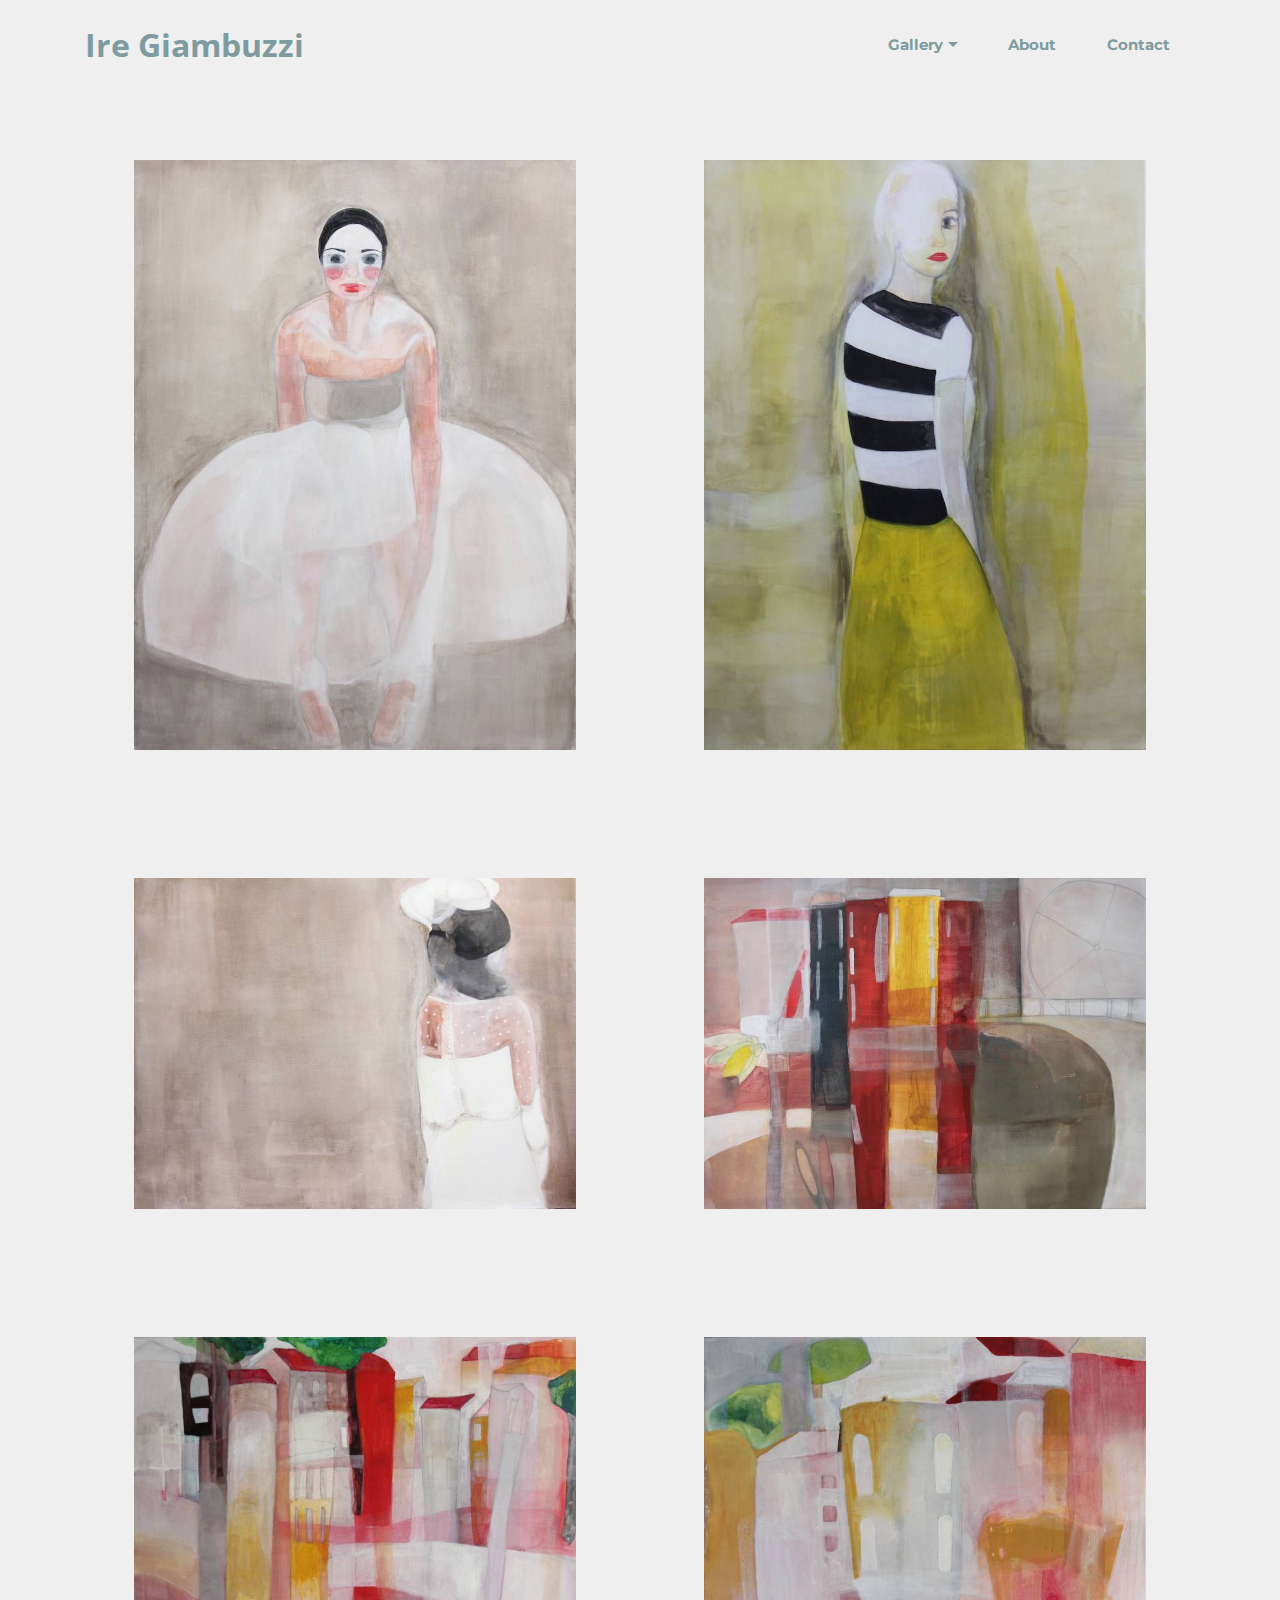
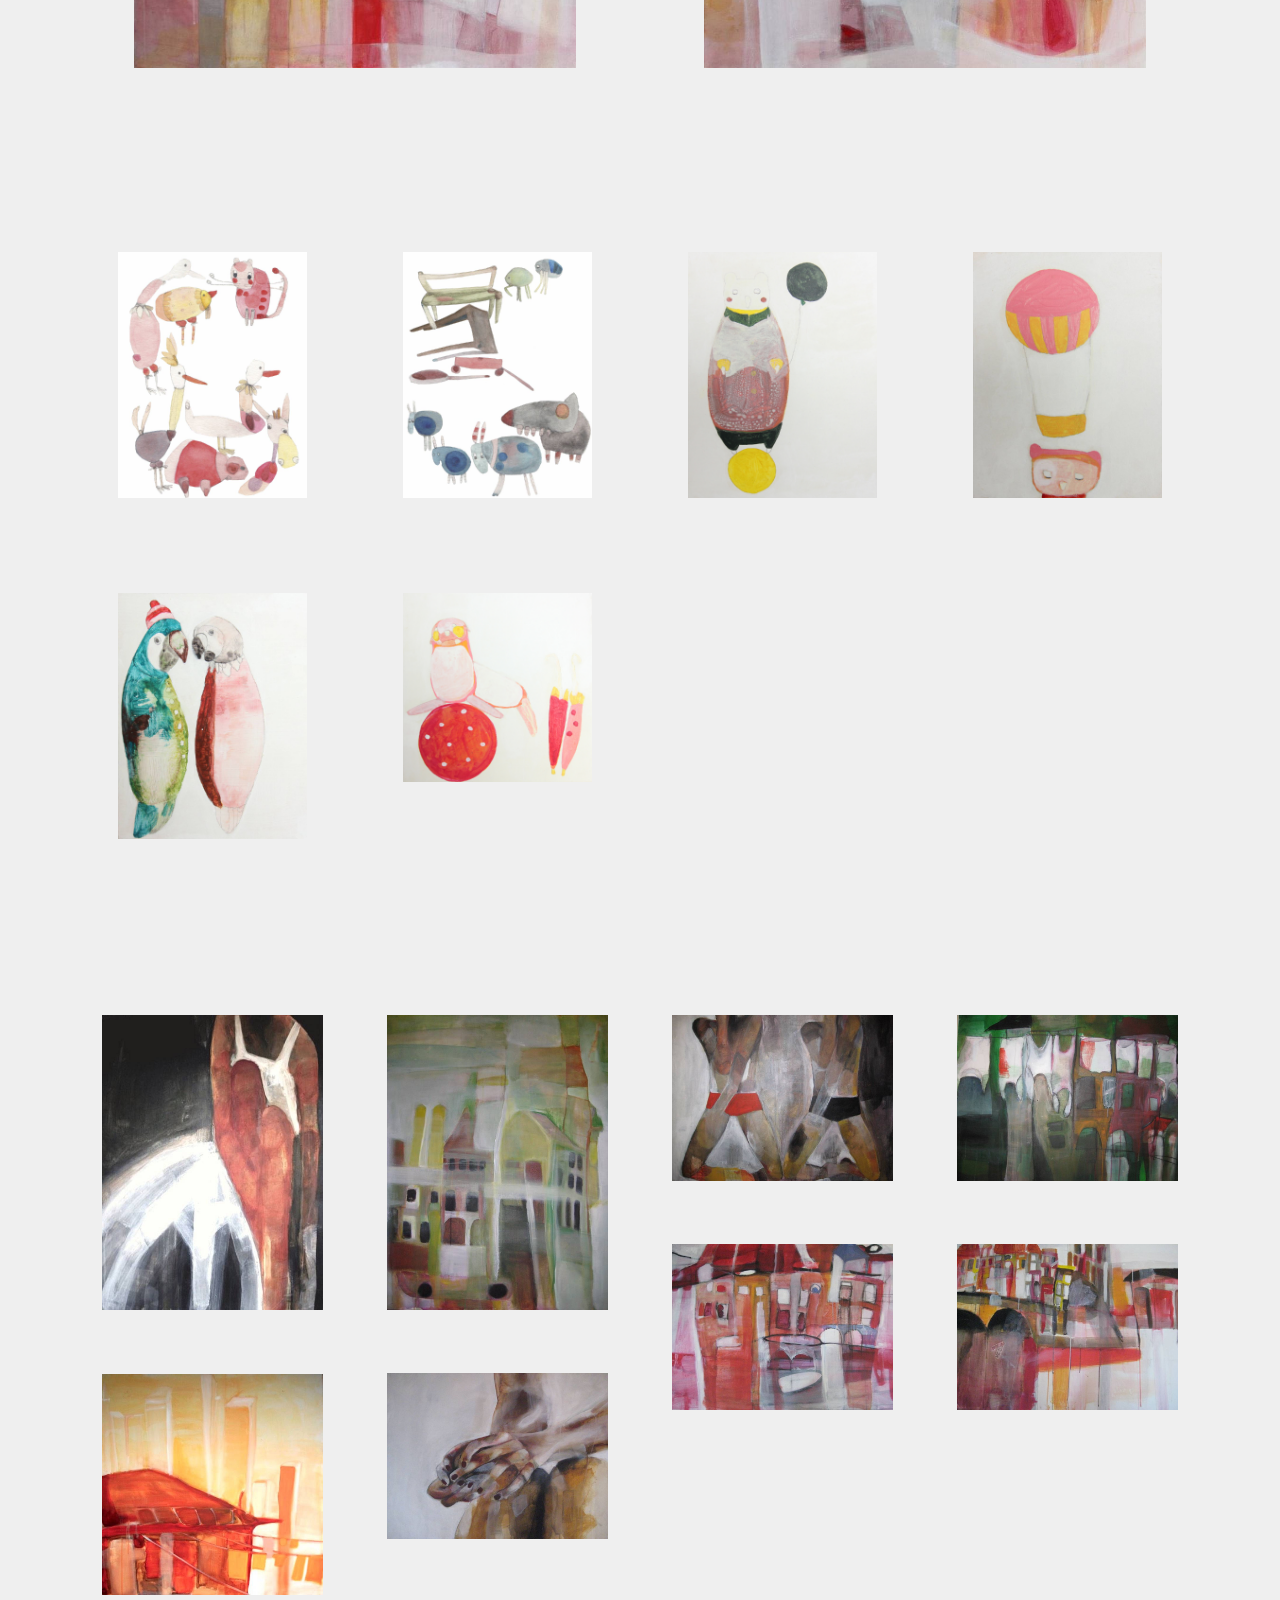
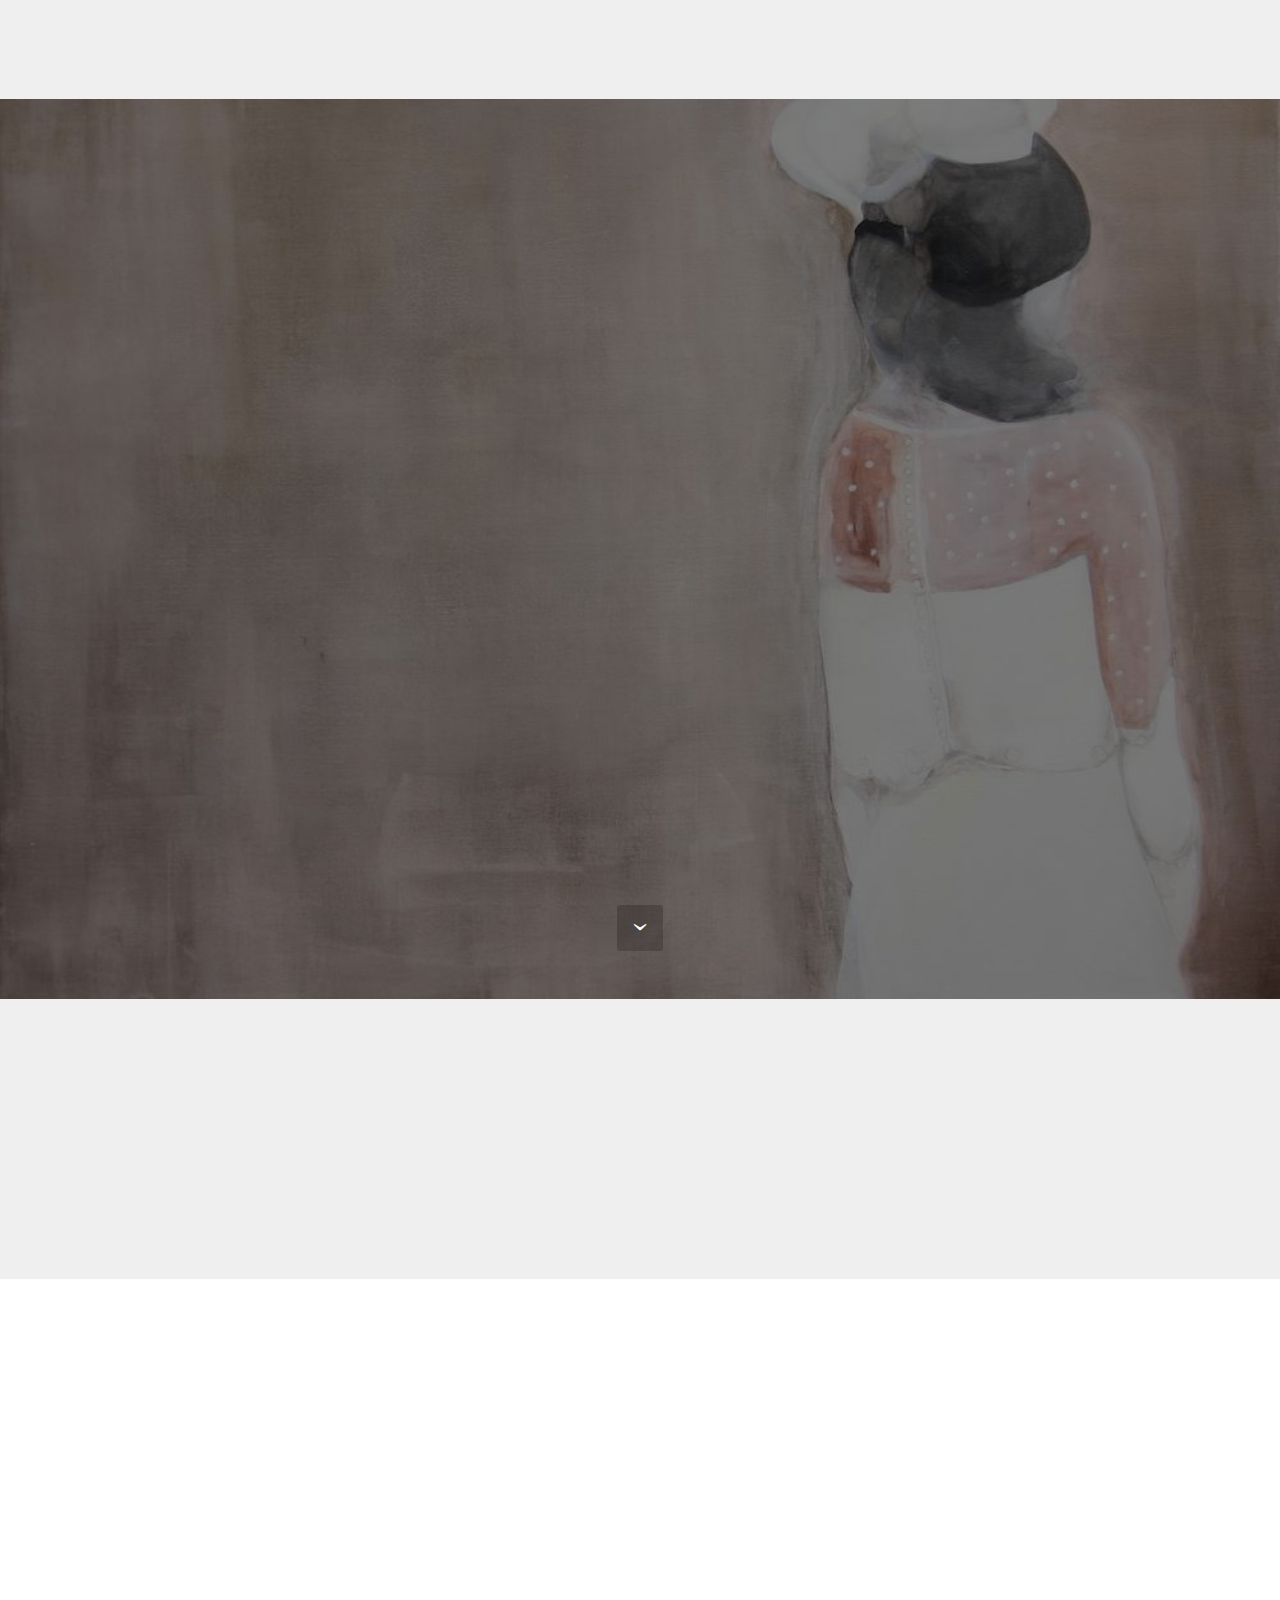
==== commit 527dff9d: "index" ====
--- a/index.html
+++ b/index.html
@@ -29,7 +29,7 @@
 <body>
 <section id="ext_menu-6" data-rv-view="0">
 
-    <nav class="navbar navbar-dropdown transparent navbar-fixed-top bg-color">
+    <nav class="navbar navbar-dropdown navbar-fixed-top">
         <div class="container">
 
             <div class="mbr-table">
@@ -47,7 +47,7 @@
                         <div class="hamburger-icon"></div>
                     </button>
 
-                    <ul class="nav-dropdown collapse pull-xs-right nav navbar-nav navbar-toggleable-sm" id="exCollapsingNavbar"><li class="nav-item dropdown"><a class="nav-link link dropdown-toggle" href="#top" data-toggle="dropdown-submenu" aria-expanded="false">WORKS</a><div class="dropdown-menu"><a class="dropdown-item" href="#top">Paintings</a><a class="dropdown-item" href="home.html#gallery4-8" aria-expanded="false">Illustrations</a><a class="dropdown-item" href="home.html#gallery4-n" aria-expanded="false">Past Works</a></div></li><li class="nav-item"><a class="nav-link link" href="home.html#header5-e">ABOUT</a></li><li class="nav-item"><a class="nav-link link" href="home.html#social-buttons2-k">CONTACT</a></li></ul>
+                    <ul class="nav-dropdown collapse pull-xs-right nav navbar-nav navbar-toggleable-sm" id="exCollapsingNavbar"><li class="nav-item dropdown"><a class="nav-link link dropdown-toggle" href="#top" data-toggle="dropdown-submenu" aria-expanded="false">Gallery</a><div class="dropdown-menu"><a class="dropdown-item" href="#top">Paintings</a><a class="dropdown-item" href="home.html#gallery4-8" aria-expanded="false">Illustrations</a><a class="dropdown-item" href="home.html#gallery4-n" aria-expanded="false">Past Works</a></div></li><li class="nav-item"><a class="nav-link link" href="home.html#header5-e">About</a></li><li class="nav-item"><a class="nav-link link" href="home.html#social-buttons2-k">Contact</a></li></ul>
                     <button hidden="" class="navbar-toggler navbar-close" type="button" data-toggle="collapse" data-target="#exCollapsingNavbar">
                         <div class="close-icon"></div>
                     </button>
@@ -60,7 +60,7 @@
 
 </section>
 
-<section class="engine"><a href="https://mobirise.co/c">web site maker</a></section><section class="mbr-gallery mbr-section mbr-section-nopadding mbr-slider-carousel mbr-after-navbar" data-filter="false" id="gallery4-4" data-rv-view="2" style="background-color: rgb(239, 239, 239); padding-top: 6rem; padding-bottom: 3rem;">
+<section class="engine"><a href="https://mobirise.co/e">web builder software</a></section><section class="mbr-gallery mbr-section mbr-section-nopadding mbr-slider-carousel mbr-after-navbar" data-filter="false" id="gallery4-4" data-rv-view="2" style="background-color: rgb(239, 239, 239); padding-top: 6rem; padding-bottom: 3rem;">
     <!-- Filter -->
     
 
@@ -444,8 +444,8 @@
             <div class="row">
                 <div class="mbr-section col-md-10">
 
-                    <h1 class="mbr-section-title display-1">About..</h1>
-                    <p class="mbr-section-lead lead">Irene studied and completed a fine arts degree in Ravenna Italy.&nbsp;</p>
+                    <h1 class="mbr-section-title display-1">About</h1>
+                    <p class="mbr-section-lead lead">Irene graduated from Fine Arts University in Ravenna Italy.&nbsp;<br>She has produced and exhibited her work while living in Ravenna (IT), <br>Bilbao (SP), Brighton (UK) and Melbourne (AUS).&nbsp;<br><br>Her work is a mixture of acrylic and oil on canvas. Acrylic on wood<br>&amp; water colour on paper.&nbsp;<br><br>Irene is currently based in Brighton (UK) where she continues to&nbsp;<br>produce her work.&nbsp;</p>
                     
                 </div>
             </div>
@@ -461,21 +461,21 @@
     <div class="container">
         <div class="row">
             <div class="col-md-8 col-md-offset-2 text-xs-center">
-                <h3 class="mbr-section-title display-2">FOLLOW ME</h3>
-                <div><a class="btn btn-social" title="Twitter" target="_blank" href="https://twitter.com/mobirise"><i class="socicon socicon-twitter"></i></a> <a class="btn btn-social" title="Facebook" target="_blank" href="https://www.facebook.com/pages/Mobirise/1616226671953247"><i class="socicon socicon-facebook"></i></a> <a class="btn btn-social" title="Google+" target="_blank" href="https://plus.google.com/u/0/+Mobirise/posts"><i class="socicon socicon-googleplus"></i></a>  <a class="btn btn-social" title="Instagram" target="_blank" href="https://instagram.com/mobirise/"><i class="socicon socicon-instagram"></i></a> <a class="btn btn-social" title="Pinterest" target="_blank" href="https://www.pinterest.com/mobirise/"><i class="socicon socicon-pinterest"></i></a> <a class="btn btn-social" title="Tumblr" target="_blank" href="http://mobirise.tumblr.com/"><i class="socicon socicon-tumblr"></i></a>    </div>
-            </div>
-        </div>
-    </div>
-</section>
-
-<section class="mbr-section form1" id="form1-j" data-rv-view="96" style="background-color: rgb(239, 239, 239); padding-top: 80px; padding-bottom: 120px;">
+                <h3 class="mbr-section-title display-2">Follow me</h3>
+                <div> <a class="btn btn-social" title="Facebook" target="_blank" href="https://iregiambuzzi.com"><i class="socicon socicon-facebook"></i></a> <a class="btn btn-social" title="Google+" target="_blank" href="https://iregiambuzzi.com"><i class="socicon socicon-googleplus"></i></a>  <a class="btn btn-social" title="Instagram" target="_blank" href="https://iregiambuzzi.com"><i class="socicon socicon-instagram"></i></a>      </div>
+            </div>
+        </div>
+    </div>
+</section>
+
+<section class="mbr-section form1" id="form1-p" data-rv-view="96" style="background-color: rgb(255, 255, 255); padding-top: 120px; padding-bottom: 120px;">
     
     <div class="mbr-section mbr-section__container mbr-section__container--middle">
         <div class="container">
             <div class="row">
                 <div class="col-xs-12 text-xs-center">
                     <h3 class="mbr-section-title display-2">CONTACT FORM</h3>
-                    <small class="mbr-section-subtitle">I will endevour to reply within 24 hours!&nbsp;</small>
+                    <small class="mbr-section-subtitle">Shape your future web project with sharp design and refine coded functions.</small>
                 </div>
             </div>
         </div>
@@ -493,36 +493,36 @@
 
                     <form action="https://mobirise.com/" method="post" data-form-title="CONTACT FORM">
 
-                        <input type="hidden" value="Y5ayJjpZQxnGV9IqkKN/chZEVzCv5IxT0ZLLdL4u7sBmcZyyaw7AQdM+a9kt/272Ml+XDBsj+ldZ2Ooa7W4kr8fdOq3aKZtd+Bn0rlwxWxWxPYIwYqFhCe9DeztgbiRH" data-form-email="true">
+                        <input type="hidden" value="wZATksVX06nY1zq/ZPG1VDekK6wlegylAEyDqKc727KpSzTh0XqBOkEwyeyAe1j0NDdJ+tMTLUpfJ2tVenUoMp4GbtcJwqasZzHJ4bprkZ0uVmMr50XDIEZvHUIZAswD" data-form-email="true">
 
                         <div class="row row-sm-offset">
 
                             <div class="col-xs-12 col-md-4">
                                 <div class="form-group">
-                                    <label class="form-control-label" for="form1-j-name">Name<span class="form-asterisk">*</span></label>
-                                    <input type="text" class="form-control" name="name" required="" data-form-field="Name" id="form1-j-name">
+                                    <label class="form-control-label" for="form1-p-name">Name<span class="form-asterisk">*</span></label>
+                                    <input type="text" class="form-control" name="name" required="" data-form-field="Name" id="form1-p-name">
                                 </div>
                             </div>
 
                             <div class="col-xs-12 col-md-4">
                                 <div class="form-group">
-                                    <label class="form-control-label" for="form1-j-email">Email<span class="form-asterisk">*</span></label>
-                                    <input type="email" class="form-control" name="email" required="" data-form-field="Email" id="form1-j-email">
+                                    <label class="form-control-label" for="form1-p-email">Email<span class="form-asterisk">*</span></label>
+                                    <input type="email" class="form-control" name="email" required="" data-form-field="Email" id="form1-p-email">
                                 </div>
                             </div>
 
                             <div class="col-xs-12 col-md-4">
                                 <div class="form-group">
-                                    <label class="form-control-label" for="form1-j-phone">Phone</label>
-                                    <input type="tel" class="form-control" name="phone" data-form-field="Phone" id="form1-j-phone">
+                                    <label class="form-control-label" for="form1-p-phone">Phone</label>
+                                    <input type="tel" class="form-control" name="phone" data-form-field="Phone" id="form1-p-phone">
                                 </div>
                             </div>
 
                         </div>
 
                         <div class="form-group">
-                            <label class="form-control-label" for="form1-j-message">Message</label>
-                            <textarea class="form-control" name="message" rows="7" data-form-field="Message" id="form1-j-message"></textarea>
+                            <label class="form-control-label" for="form1-p-message">Message</label>
+                            <textarea class="form-control" name="message" rows="7" data-form-field="Message" id="form1-p-message"></textarea>
                         </div>
 
                         <div><button type="submit" class="btn btn-primary">CONTACT US</button></div>
@@ -533,12 +533,6 @@
         </div>
     </div>
 </section>
-
-<div id="custom-html-o" custom-code="true" data-rv-view="105"><!-- Type valid HTML here -->
-<img class="my-image" src="assets/images/code-editor-placeholder.jpg">RewriteEngine On
-RewriteCond %{REQUEST_FILENAME} !-f
-RewriteRule ^([^.]+)$ $1.html [NC,L]
-</div>
 
 
   <script src="assets/web/assets/jquery/jquery.min.js"></script>
@@ -559,4 +553,4 @@
   
   <input name="animation" type="hidden">
   </body>
-</html>
+</html>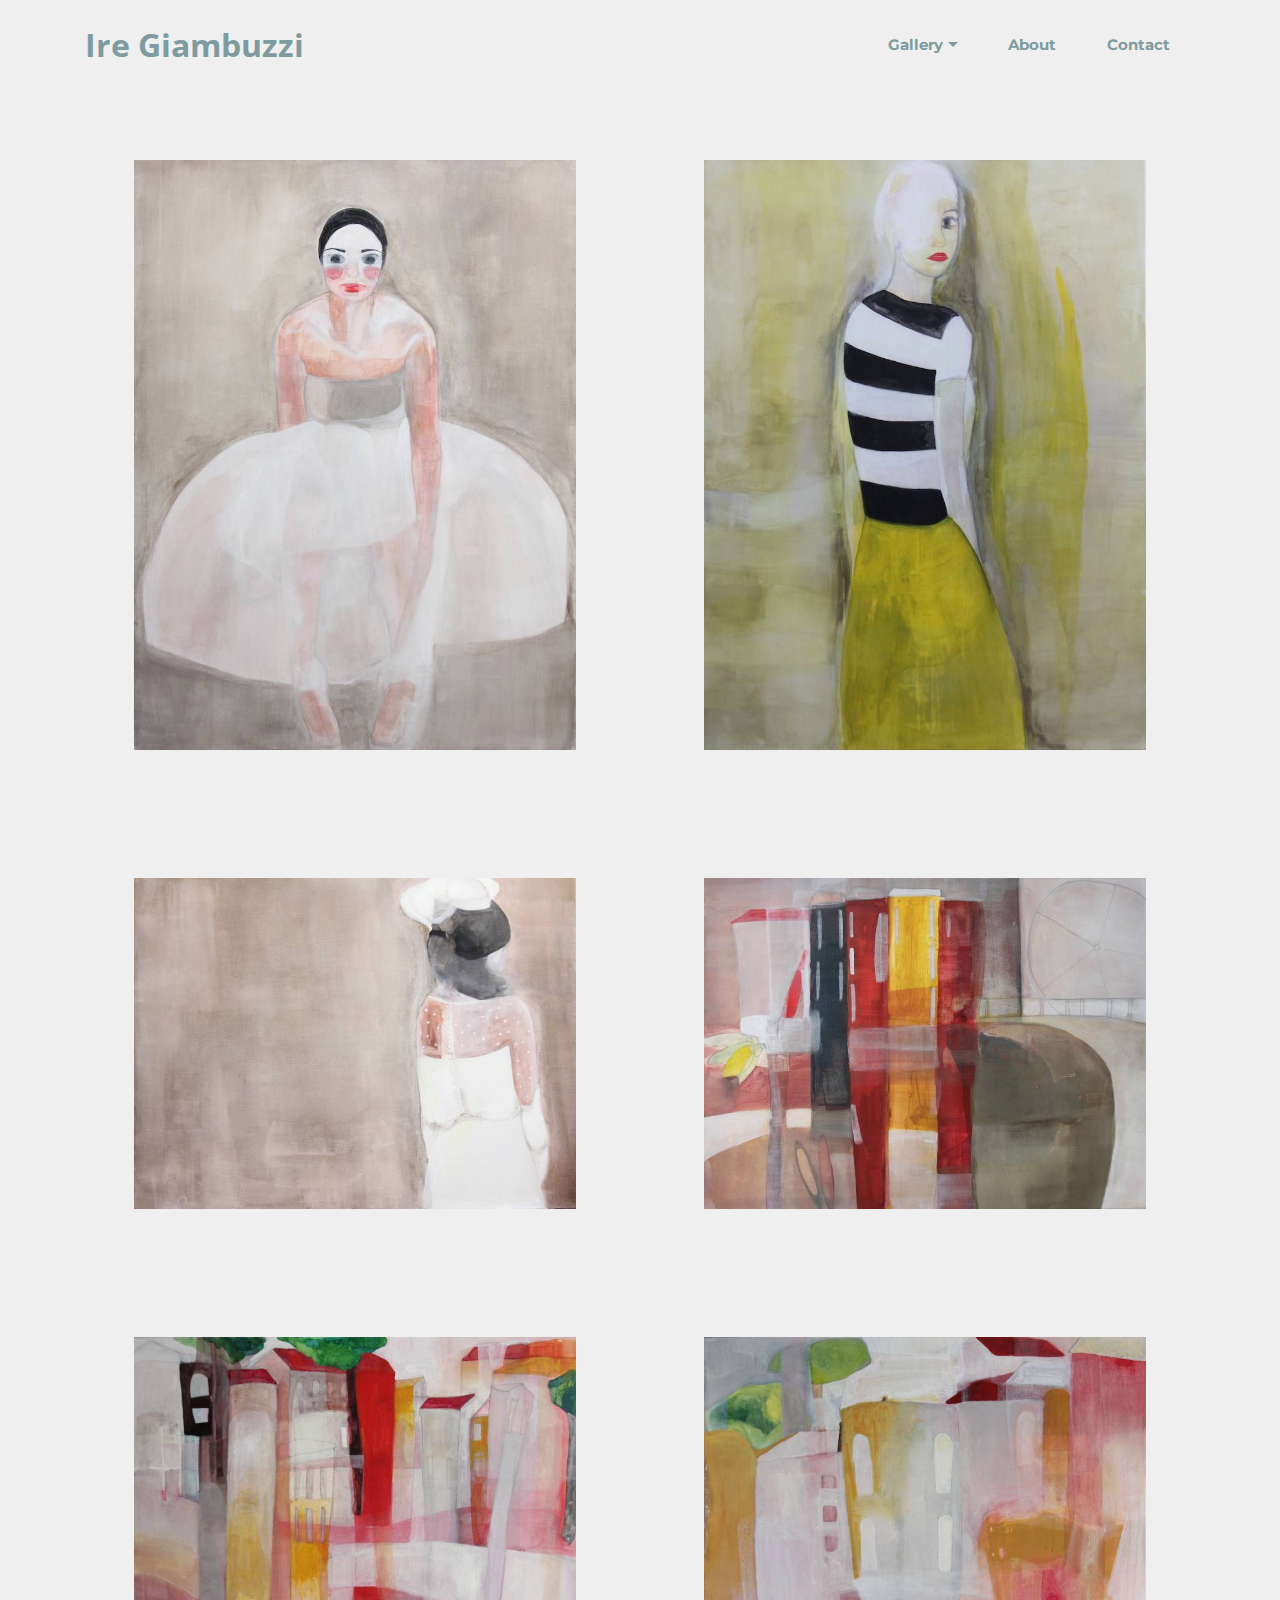
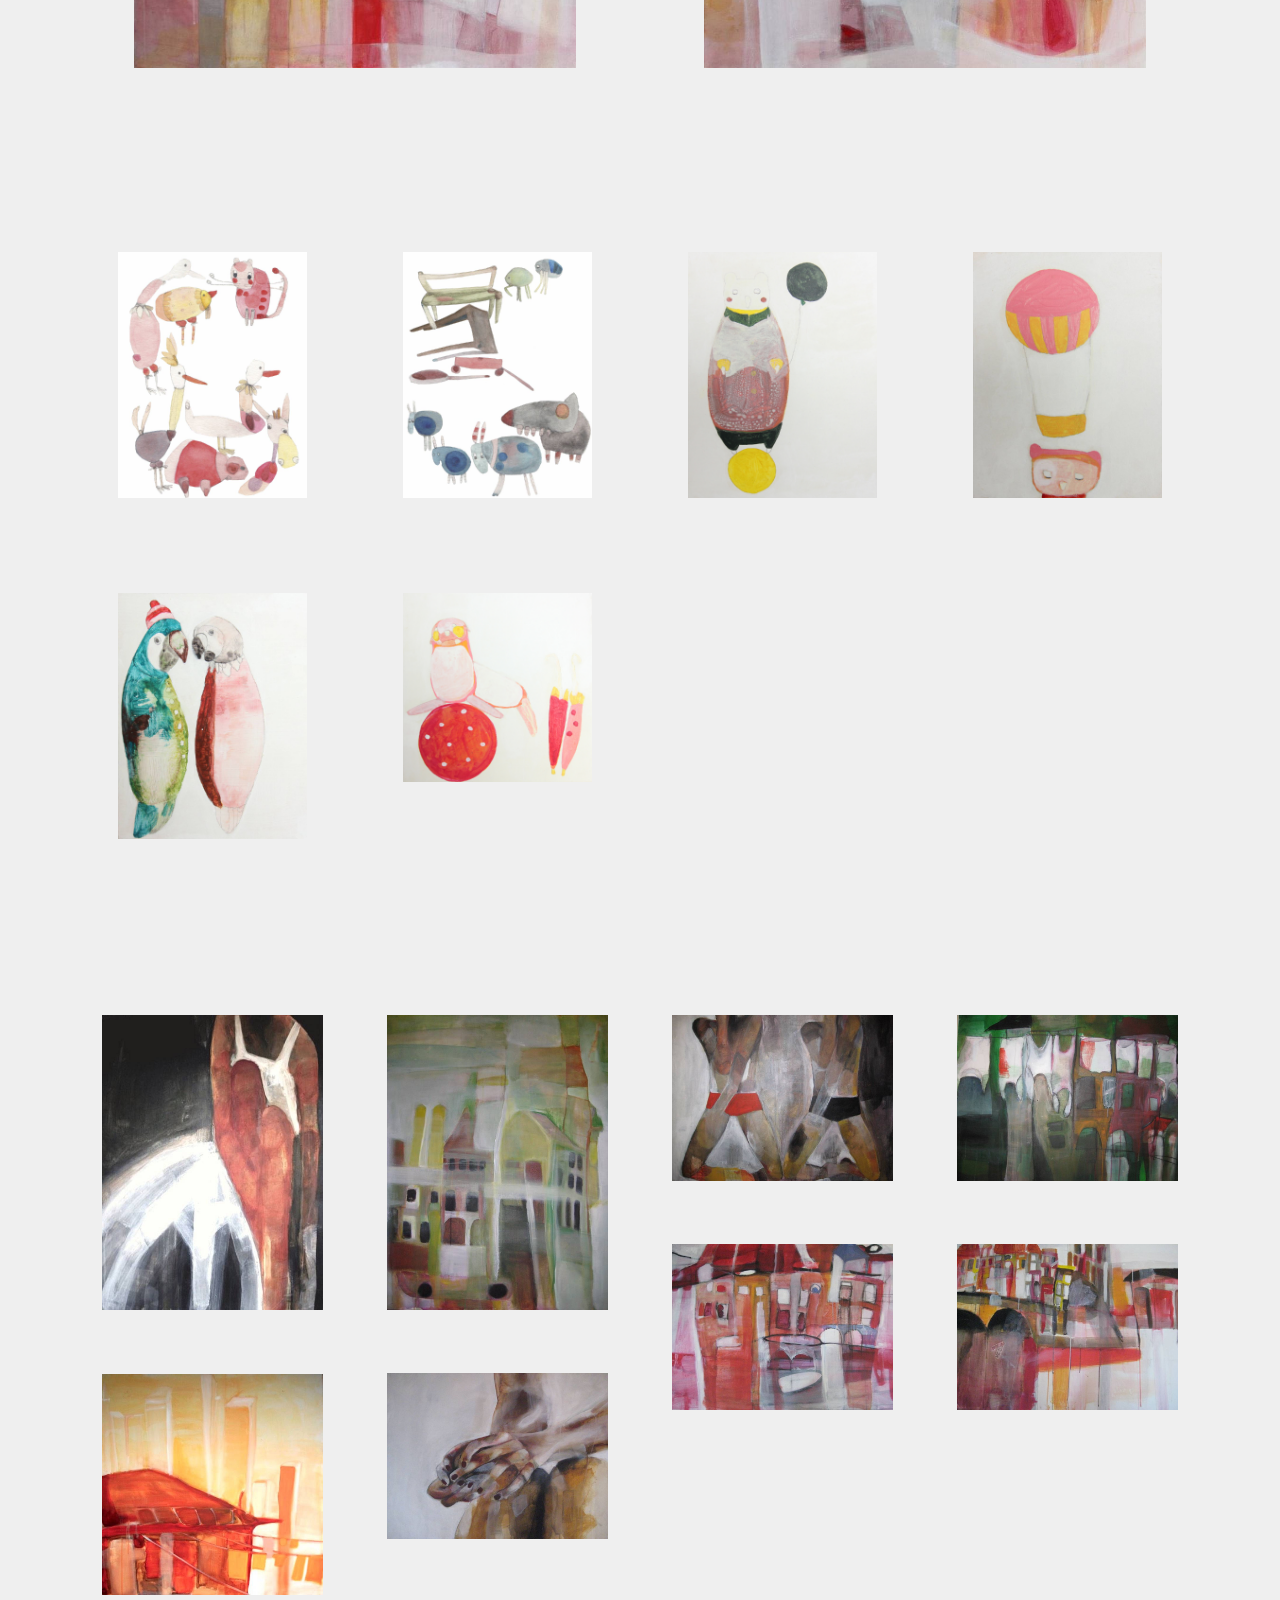
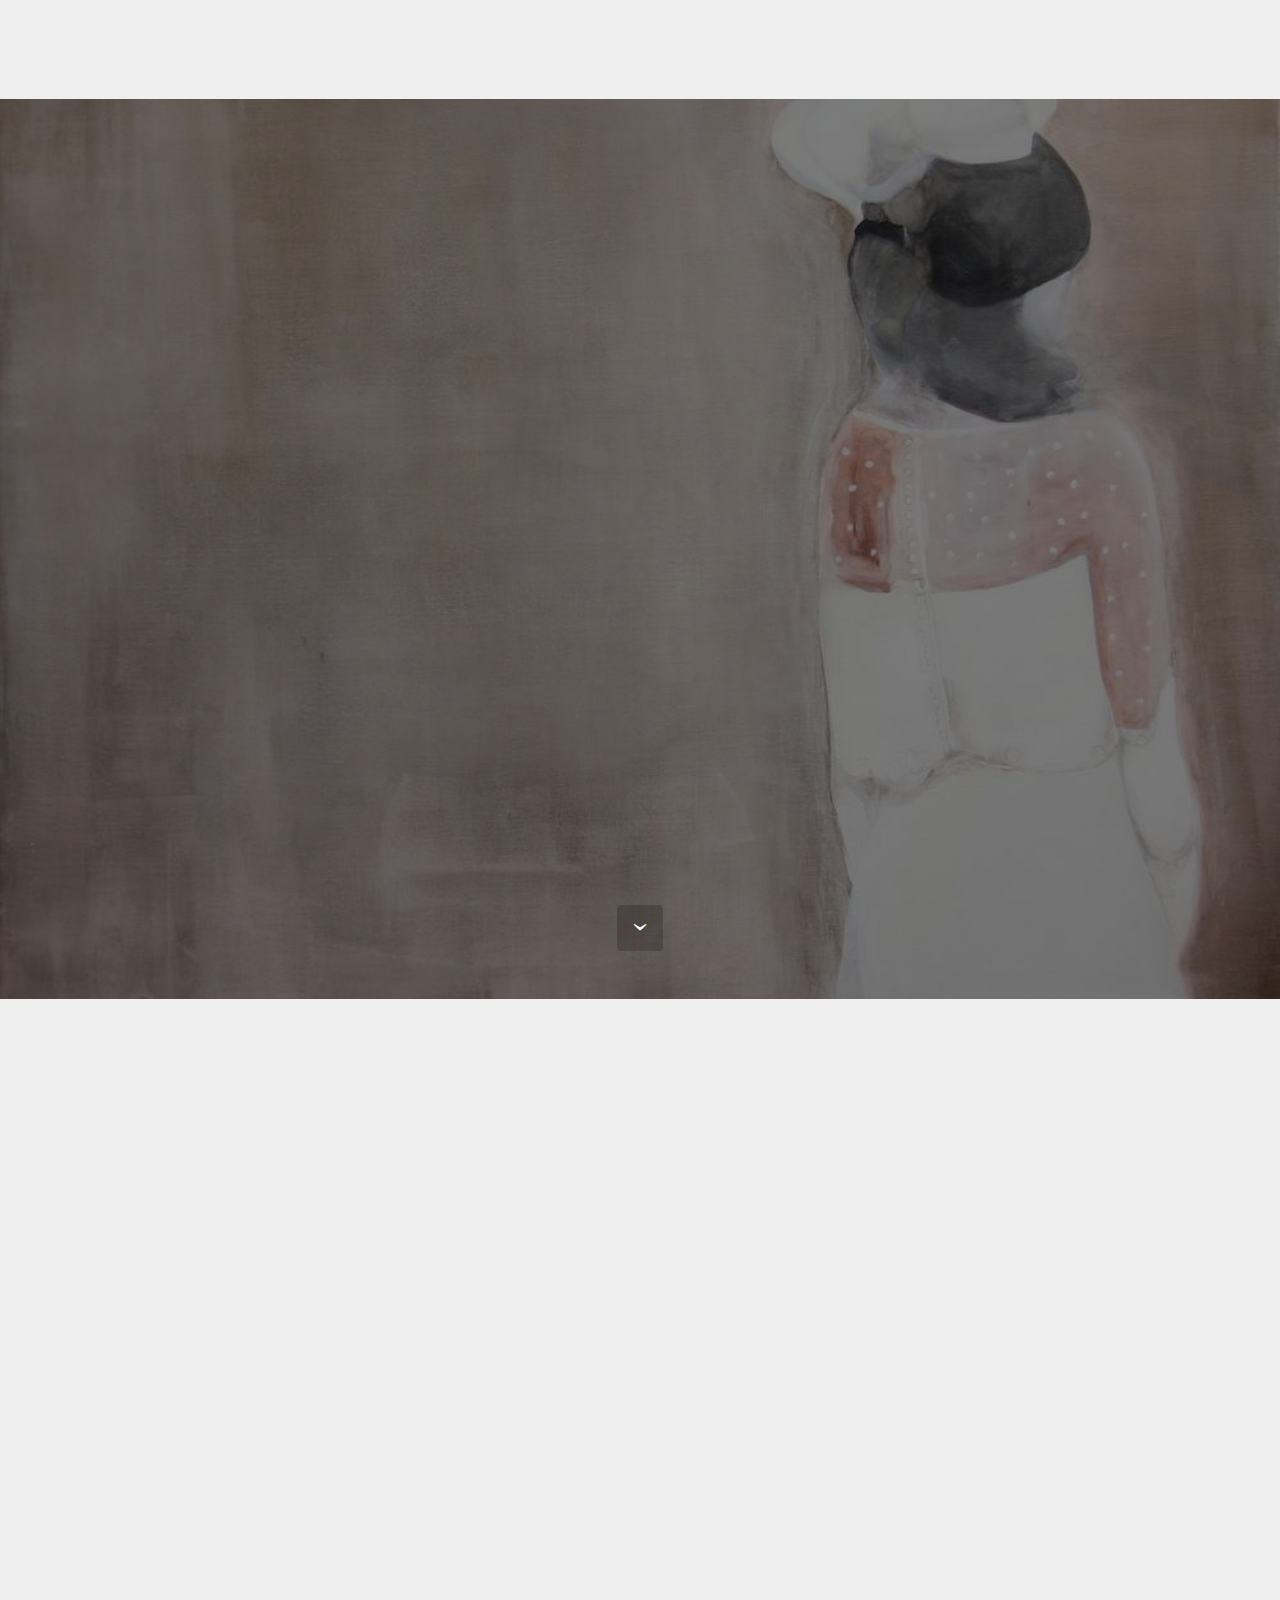
==== commit e2271eb7: "update 20/08/2018" ====
--- a/index.html
+++ b/index.html
@@ -1,24 +1,25 @@
 <!DOCTYPE html>
 <html >
 <head>
-  <!-- Site made with Mobirise Website Builder v4.5.4, https://mobirise.com -->
+  <!-- Site made with Mobirise Website Builder v4.8.1, https://mobirise.com -->
   <meta charset="UTF-8">
   <meta http-equiv="X-UA-Compatible" content="IE=edge">
-  <meta name="generator" content="Mobirise v4.5.4, mobirise.com">
+  <meta name="generator" content="Mobirise v4.8.1, mobirise.com">
   <meta name="viewport" content="width=device-width, initial-scale=1, minimum-scale=1">
   <link rel="shortcut icon" href="assets/images/img-2536-128x171.png" type="image/x-icon">
-  <meta name="description" content="">
-  
+  <meta name="description" content="Irene Giambuzzi, Artist
+Paintings, Fine Arts, Illistrations, 
+Ravenna, Brighton, Bilbao, Melbourne">
+  <title>Irene Giambuzzi</title>
   <link rel="stylesheet" href="https://fonts.googleapis.com/css?family=Montserrat:400,700">
   <link rel="stylesheet" href="https://fonts.googleapis.com/css?family=Raleway:100,100i,200,200i,300,300i,400,400i,500,500i,600,600i,700,700i,800,800i,900,900i">
-  <link rel="stylesheet" href="assets/bootstrap-material-design-font/css/material.css">
   <link rel="stylesheet" href="https://fonts.googleapis.com/css?family=Lora:400,700,400italic,700italic&subset=latin">
   <link rel="stylesheet" href="assets/et-line-font-plugin/style.css">
   <link rel="stylesheet" href="assets/tether/tether.min.css">
   <link rel="stylesheet" href="assets/bootstrap/css/bootstrap.min.css">
   <link rel="stylesheet" href="assets/dropdown/css/style.css">
+  <link rel="stylesheet" href="assets/animate.css/animate.min.css">
   <link rel="stylesheet" href="assets/socicon/css/styles.css">
-  <link rel="stylesheet" href="assets/animate.css/animate.min.css">
   <link rel="stylesheet" href="assets/theme/css/style.css">
   <link rel="stylesheet" href="assets/mobirise-gallery/style.css">
   <link rel="stylesheet" href="assets/mobirise/css/mbr-additional.css" type="text/css">
@@ -27,7 +28,7 @@
   
 </head>
 <body>
-<section id="ext_menu-6" data-rv-view="0">
+  <section id="ext_menu-6" data-rv-view="0">
 
     <nav class="navbar navbar-dropdown navbar-fixed-top">
         <div class="container">
@@ -60,7 +61,7 @@
 
 </section>
 
-<section class="engine"><a href="https://mobirise.co/e">web builder software</a></section><section class="mbr-gallery mbr-section mbr-section-nopadding mbr-slider-carousel mbr-after-navbar" data-filter="false" id="gallery4-4" data-rv-view="2" style="background-color: rgb(239, 239, 239); padding-top: 6rem; padding-bottom: 3rem;">
+<section class="engine"><a href="https://mobiri.se/h">how to create a web page for free</a></section><section class="mbr-gallery mbr-section mbr-section-nopadding mbr-slider-carousel mbr-after-navbar" data-filter="false" id="gallery4-4" data-rv-view="2" style="background-color: rgb(239, 239, 239); padding-top: 6rem; padding-bottom: 3rem;">
     <!-- Filter -->
     
 
@@ -468,14 +469,14 @@
     </div>
 </section>
 
-<section class="mbr-section form1" id="form1-p" data-rv-view="96" style="background-color: rgb(255, 255, 255); padding-top: 120px; padding-bottom: 120px;">
+<section class="mbr-section form1" id="form1-j" data-rv-view="96" style="background-color: rgb(239, 239, 239); padding-top: 80px; padding-bottom: 120px;">
     
     <div class="mbr-section mbr-section__container mbr-section__container--middle">
         <div class="container">
             <div class="row">
                 <div class="col-xs-12 text-xs-center">
-                    <h3 class="mbr-section-title display-2">CONTACT FORM</h3>
-                    <small class="mbr-section-subtitle">Shape your future web project with sharp design and refine coded functions.</small>
+                    <h3 class="mbr-section-title display-2">Contact form</h3>
+                    <small class="mbr-section-subtitle">I will endevour to reply within 24 hours!&nbsp;</small>
                 </div>
             </div>
         </div>
@@ -491,38 +492,38 @@
                     </div>
 
 
-                    <form action="https://mobirise.com/" method="post" data-form-title="CONTACT FORM">
-
-                        <input type="hidden" value="wZATksVX06nY1zq/ZPG1VDekK6wlegylAEyDqKc727KpSzTh0XqBOkEwyeyAe1j0NDdJ+tMTLUpfJ2tVenUoMp4GbtcJwqasZzHJ4bprkZ0uVmMr50XDIEZvHUIZAswD" data-form-email="true">
+                    <form action="https://mobirise.com/" method="post" data-form-title="Contact form">
+
+                        <input type="hidden" value="isCycTTBc1lx8Bo7Qd4rTJSWBL9+GA3xUom2QYo9A8zJPlV4LeEOZcdxyBbj0AA/KSpVihmw8cNEochV+/DST/2hS+INl9Exo+Ou9sXLxGKdXKQQoe0PJ0wxljSWicu9" data-form-email="true">
 
                         <div class="row row-sm-offset">
 
                             <div class="col-xs-12 col-md-4">
                                 <div class="form-group">
-                                    <label class="form-control-label" for="form1-p-name">Name<span class="form-asterisk">*</span></label>
-                                    <input type="text" class="form-control" name="name" required="" data-form-field="Name" id="form1-p-name">
+                                    <label class="form-control-label" for="form1-j-name">Name<span class="form-asterisk">*</span></label>
+                                    <input type="text" class="form-control" name="name" required="" data-form-field="Name" id="form1-j-name">
                                 </div>
                             </div>
 
                             <div class="col-xs-12 col-md-4">
                                 <div class="form-group">
-                                    <label class="form-control-label" for="form1-p-email">Email<span class="form-asterisk">*</span></label>
-                                    <input type="email" class="form-control" name="email" required="" data-form-field="Email" id="form1-p-email">
+                                    <label class="form-control-label" for="form1-j-email">Email<span class="form-asterisk">*</span></label>
+                                    <input type="email" class="form-control" name="email" required="" data-form-field="Email" id="form1-j-email">
                                 </div>
                             </div>
 
                             <div class="col-xs-12 col-md-4">
                                 <div class="form-group">
-                                    <label class="form-control-label" for="form1-p-phone">Phone</label>
-                                    <input type="tel" class="form-control" name="phone" data-form-field="Phone" id="form1-p-phone">
+                                    <label class="form-control-label" for="form1-j-phone">Phone</label>
+                                    <input type="tel" class="form-control" name="phone" data-form-field="Phone" id="form1-j-phone">
                                 </div>
                             </div>
 
                         </div>
 
                         <div class="form-group">
-                            <label class="form-control-label" for="form1-p-message">Message</label>
-                            <textarea class="form-control" name="message" rows="7" data-form-field="Message" id="form1-p-message"></textarea>
+                            <label class="form-control-label" for="form1-j-message">Message</label>
+                            <textarea class="form-control" name="message" rows="7" data-form-field="Message" id="form1-j-message"></textarea>
                         </div>
 
                         <div><button type="submit" class="btn btn-primary">CONTACT US</button></div>
@@ -538,13 +539,13 @@
   <script src="assets/web/assets/jquery/jquery.min.js"></script>
   <script src="assets/tether/tether.min.js"></script>
   <script src="assets/bootstrap/js/bootstrap.min.js"></script>
+  <script src="assets/smooth-scroll/smooth-scroll.js"></script>
   <script src="assets/dropdown/js/script.min.js"></script>
   <script src="assets/touch-swipe/jquery.touch-swipe.min.js"></script>
   <script src="assets/viewport-checker/jquery.viewportchecker.js"></script>
   <script src="assets/masonry/masonry.pkgd.min.js"></script>
   <script src="assets/imagesloaded/imagesloaded.pkgd.min.js"></script>
   <script src="assets/bootstrap-carousel-swipe/bootstrap-carousel-swipe.js"></script>
-  <script src="assets/smooth-scroll/smooth-scroll.js"></script>
   <script src="assets/theme/js/script.js"></script>
   <script src="assets/mobirise-gallery/player.min.js"></script>
   <script src="assets/mobirise-gallery/script.js"></script>
--- a/assets/mobirise-gallery/style.css
+++ b/assets/mobirise-gallery/style.css
@@ -1,213 +1,213 @@
-.mbr-gallery .icon {
-  z-index: 100 !important;
-}
-
-.mbr-gallery .mbr-gallery-item>div:hover .icon-video,
-.mbr-gallery .mbr-gallery-item>div:hover .icon-focus {
-  opacity: 1;
-}
-
-.mbr-gallery .icon-video {
-  color: white;
-  opacity: 0;
-  position: absolute;
-  top: calc(50% - 24px);
-  left: calc(50% - 27px);
-  font-size: 3rem;
-  transition: .2s opacity ease-in-out;
-  z-index: 5;
-}
-
-.mbr-gallery .icon-video::before {
-  color: white;
-  content: "\e011";
-  position: absolute;
-}
-
-.mbr-gallery .icon-focus {
-  color: white;
-  opacity: 0;
-  position: absolute;
-  top: calc(50% - 24px);
-  left: calc(50% - 32px);
-  font-size: 3rem !important;
-  transition: .2s opacity ease-in-out;
-  z-index: 5;
-  font-family: 'et-line' !important;
-}
-
-.mbr-gallery .icon-focus::before {
-  content: '\e01b';
-  color: white;
-  position: absolute;
-}
-
-.mbr-gallery .mbr-gallery-item {
-  cursor: pointer;
-}
-
-.mbr-gallery .item-overlay {
-  position: absolute;
-  width: 60px;
-  font-size: 60px;
-  z-index: 10;
-  height: 60px;
-  top: calc(50% - 30px);
-  left: calc(50% - 30px);
-  cursor: pointer;
-  z-index: 5;
-}
-
-.mbr-gallery .mbr-gallery-item> div::before {
-  content: "";
-  position: absolute;
-  left: 0;
-  top: 0;
-  width: 100%;
-  height: 100%;
-  background: -webkit-linear-gradient(left, #554346, #45505b) !important;
-  background: -moz-linear-gradient(left, #554346, #45505b) !important;
-  background: -o-linear-gradient(left, #554346, #45505b) !important;
-  background: -ms-linear-gradient(left, #554346, #45505b) !important;
-  background: linear-gradient(left, #554346, #45505b) !important;
-  opacity: 0;
-  -webkit-transition: .2s opacity ease-in-out;
-  transition: .2s opacity ease-in-out;
-}
-
-.mbr-gallery .mbr-gallery-item:hover> div::before {
-  opacity: 0.5;
-}
-
-.mbr-gallery-row {
-  padding-left: 0px;
-  padding-right: 0px;
-}
-
-.mbr-gallery-item__hided {
-  position: absolute !important;
-  width: 0px !important;
-  height: 0px;
-  left: 0 !important;
-  padding: 0 !important;
-}
-
-.mbr-gallery-item__hided img {
-  display: none;
-}
-
-.mbr-gallery-item__hided span {
-  display: none;
-}
-
-.mbr-gallery-filter {
-  padding-top: 30px;
-  padding-bottom: 30px;
-  text-align: center;
-}
-.mbr-gallery-filter.gallery-filter__bg li{
- color: white;
-}
-.mbr-gallery-filter.gallery-filter__bg .active{
-  color:black;
-  background-color: white;
-}
-
-.mbr-gallery-filter ul {
-  padding-left: 0px;
-  display: inline-block;
-  list-style: none;
-  margin-bottom: 0px;
-}
-
-.mbr-gallery-filter li {
-  font-size: 16px;
-  font-family: 'Raleway';
-  cursor: pointer;
-  color: #242424;
-  display: inline-block;
-  padding: 9px 30px 9px 30px;
-  border: 1px solid #e6e6e6;
-  transition: all 0.3s ease-out;
-}
-
-.mbr-gallery-filter li:hover {
-  background-color: #333333;
-  color: #c39f76;
-}
-
-.mbr-gallery-filter li.active {
-  color: white;
-  background-color: #333333;
-}
-
-.mbr-gallery-filter li.active:hover {
-  color: white;
-  background-color: #333333;
-}
-
-.mbr-gallery-item> div {
-  position: relative;
-}
-
-.mbr-gallery-item--p1 {
-  padding: 1rem;
-}
-
-.mbr-gallery-item--p2 {
-  padding: 2rem;
-}
-
-.mbr-gallery-item--p3 {
-  padding: 3rem;
-}
-
-.mbr-gallery-item--p4 {
-  padding: 4rem;
-}
-
-.mbr-gallery-item--p5 {
-  padding: 5rem;
-}
-
-.mbr-gallery-item--p6 {
-  padding: 6rem;
-}
-.mbr-gallery .mbr-gallery-item--p6, .mbr-gallery .mbr-gallery-item--p5,.mbr-gallery .mbr-gallery-item--p4{
-    width:50%;
-}
-@media(max-width:992px){
-     .mbr-gallery-item--p1 {
-    padding: 1rem;
-  }
-  .mbr-gallery-item--p2 {
-    padding: 2rem;
-  }
-  .mbr-gallery-item--p3 {
-    padding: 3rem;
-  }
-  .mbr-gallery-item--p4 {
-    padding: 3rem;
-  }
-  .mbr-gallery-item--p5 {
-    padding: 3rem;
-  }
-  .mbr-gallery-item--p6 {
-    padding: 3rem;
-  }
-}
-.video-container .mbr-background-video iframe {
-  width:100%;
-  height:100%;
-}
-@media(max-width:992px) and (min-width:400px) {
-
-  .mbr-gallery .mbr-gallery-item--p6, .mbr-gallery .mbr-gallery-item--p5, .mbr-gallery .mbr-gallery-item--p4, .mbr-gallery .mbr-gallery-item--p3, .mbr-gallery .mbr-gallery-item--p2 {
-    width: 50%;
-  }
-}
-@media(max-width:400px){
-    .mbr-gallery .mbr-gallery-item--p6, .mbr-gallery .mbr-gallery-item--p5, .mbr-gallery .mbr-gallery-item--p4, .mbr-gallery-item--p3{
-    width:100%;
-}
+.mbr-gallery .icon {
+  z-index: 100 !important;
+}
+
+.mbr-gallery .mbr-gallery-item>div:hover .icon-video,
+.mbr-gallery .mbr-gallery-item>div:hover .icon-focus {
+  opacity: 1;
+}
+
+.mbr-gallery .icon-video {
+  color: white;
+  opacity: 0;
+  position: absolute;
+  top: calc(50% - 24px);
+  left: calc(50% - 27px);
+  font-size: 3rem;
+  transition: .2s opacity ease-in-out;
+  z-index: 5;
+}
+
+.mbr-gallery .icon-video::before {
+  color: white;
+  content: "\e011";
+  position: absolute;
+}
+
+.mbr-gallery .icon-focus {
+  color: white;
+  opacity: 0;
+  position: absolute;
+  top: calc(50% - 24px);
+  left: calc(50% - 32px);
+  font-size: 3rem !important;
+  transition: .2s opacity ease-in-out;
+  z-index: 5;
+  font-family: 'et-line' !important;
+}
+
+.mbr-gallery .icon-focus::before {
+  content: '\e01b';
+  color: white;
+  position: absolute;
+}
+
+.mbr-gallery .mbr-gallery-item {
+  cursor: pointer;
+}
+
+.mbr-gallery .item-overlay {
+  position: absolute;
+  width: 60px;
+  font-size: 60px;
+  z-index: 10;
+  height: 60px;
+  top: calc(50% - 30px);
+  left: calc(50% - 30px);
+  cursor: pointer;
+  z-index: 5;
+}
+
+.mbr-gallery .mbr-gallery-item> div::before {
+  content: "";
+  position: absolute;
+  left: 0;
+  top: 0;
+  width: 100%;
+  height: 100%;
+  background: -webkit-linear-gradient(left, #554346, #45505b) !important;
+  background: -moz-linear-gradient(left, #554346, #45505b) !important;
+  background: -o-linear-gradient(left, #554346, #45505b) !important;
+  background: -ms-linear-gradient(left, #554346, #45505b) !important;
+  background: linear-gradient(left, #554346, #45505b) !important;
+  opacity: 0;
+  -webkit-transition: .2s opacity ease-in-out;
+  transition: .2s opacity ease-in-out;
+}
+
+.mbr-gallery .mbr-gallery-item:hover> div::before {
+  opacity: 0.5;
+}
+
+.mbr-gallery-row {
+  padding-left: 0px;
+  padding-right: 0px;
+}
+
+.mbr-gallery-item__hided {
+  position: absolute !important;
+  width: 0px !important;
+  height: 0px;
+  left: 0 !important;
+  padding: 0 !important;
+}
+
+.mbr-gallery-item__hided img {
+  display: none;
+}
+
+.mbr-gallery-item__hided span {
+  display: none;
+}
+
+.mbr-gallery-filter {
+  padding-top: 30px;
+  padding-bottom: 30px;
+  text-align: center;
+}
+.mbr-gallery-filter.gallery-filter__bg li{
+ color: white;
+}
+.mbr-gallery-filter.gallery-filter__bg .active{
+  color:black;
+  background-color: white;
+}
+
+.mbr-gallery-filter ul {
+  padding-left: 0px;
+  display: inline-block;
+  list-style: none;
+  margin-bottom: 0px;
+}
+
+.mbr-gallery-filter li {
+  font-size: 16px;
+  font-family: 'Raleway';
+  cursor: pointer;
+  color: #242424;
+  display: inline-block;
+  padding: 9px 30px 9px 30px;
+  border: 1px solid #e6e6e6;
+  transition: all 0.3s ease-out;
+}
+
+.mbr-gallery-filter li:hover {
+  background-color: #333333;
+  color: #c39f76;
+}
+
+.mbr-gallery-filter li.active {
+  color: white;
+  background-color: #333333;
+}
+
+.mbr-gallery-filter li.active:hover {
+  color: white;
+  background-color: #333333;
+}
+
+.mbr-gallery-item> div {
+  position: relative;
+}
+
+.mbr-gallery-item--p1 {
+  padding: 1rem;
+}
+
+.mbr-gallery-item--p2 {
+  padding: 2rem;
+}
+
+.mbr-gallery-item--p3 {
+  padding: 3rem;
+}
+
+.mbr-gallery-item--p4 {
+  padding: 4rem;
+}
+
+.mbr-gallery-item--p5 {
+  padding: 5rem;
+}
+
+.mbr-gallery-item--p6 {
+  padding: 6rem;
+}
+.mbr-gallery .mbr-gallery-item--p6, .mbr-gallery .mbr-gallery-item--p5,.mbr-gallery .mbr-gallery-item--p4{
+    width:50%;
+}
+@media(max-width:992px){
+     .mbr-gallery-item--p1 {
+    padding: 1rem;
+  }
+  .mbr-gallery-item--p2 {
+    padding: 2rem;
+  }
+  .mbr-gallery-item--p3 {
+    padding: 3rem;
+  }
+  .mbr-gallery-item--p4 {
+    padding: 3rem;
+  }
+  .mbr-gallery-item--p5 {
+    padding: 3rem;
+  }
+  .mbr-gallery-item--p6 {
+    padding: 3rem;
+  }
+}
+.video-container .mbr-background-video iframe {
+  width:100%;
+  height:100%;
+}
+@media(max-width:992px) and (min-width:400px) {
+
+  .mbr-gallery .mbr-gallery-item--p6, .mbr-gallery .mbr-gallery-item--p5, .mbr-gallery .mbr-gallery-item--p4, .mbr-gallery .mbr-gallery-item--p3, .mbr-gallery .mbr-gallery-item--p2 {
+    width: 50%;
+  }
+}
+@media(max-width:400px){
+    .mbr-gallery .mbr-gallery-item--p6, .mbr-gallery .mbr-gallery-item--p5, .mbr-gallery .mbr-gallery-item--p4, .mbr-gallery-item--p3{
+    width:100%;
+}
 }--- a/assets/mobirise/css/mbr-additional.css
+++ b/assets/mobirise/css/mbr-additional.css
@@ -2,6 +2,7 @@
 @import url(https://fonts.googleapis.com/css?family=Montserrat:400,700);
 @import url(https://fonts.googleapis.com/css?family=Lora:400,700);
 @import url(https://fonts.googleapis.com/css?family=Raleway:400,300,700);
+@import url(https://fonts.googleapis.com/css?family=Lato:400,300,700);
 
 
 
@@ -411,8 +412,73 @@
   color: #c0a375;
 }
 .scrollToTop_wraper {
-  opacity: 0 !important;
-}
+  display: none;
+}
+#ext_menu-7 .hide-buttons .nav-btn {
+  display: none !important;
+}
+#ext_menu-7 .navbar-caption {
+  color: #ffffff;
+  font-size: 32px;
+  font-family: 'Open Sans', sans-serif;
+}
+#ext_menu-7 .navbar-toggler {
+  color: #7e9b9f;
+}
+#ext_menu-7 .close-icon::before,
+#ext_menu-7 .close-icon::after {
+  background-color: #7e9b9f;
+}
+#ext_menu-7 .link,
+#ext_menu-7 .dropdown-item {
+  color: #7e9b9f;
+}
+#ext_menu-7 .link {
+  font-size: 0.95rem;
+}
+#ext_menu-7 .dropdown-item,
+#ext_menu-7 .nav-dropdown-sm .link {
+  font-size: 1.029rem;
+}
+#ext_menu-7 .link:hover,
+#ext_menu-7 .dropdown-item:hover,
+#ext_menu-7 .link:focus,
+#ext_menu-7 .dropdown-item:focus {
+  color: #c0a375;
+}
+#ext_menu-7 .link[aria-expanded="true"],
+#ext_menu-7 .dropdown-menu {
+  background: #d6d6d6;
+}
+#ext_menu-7 .nav-dropdown-sm .link:focus,
+#ext_menu-7 .nav-dropdown-sm .link:hover,
+#ext_menu-7 .nav-dropdown-sm .dropdown-item:focus,
+#ext_menu-7 .nav-dropdown-sm .dropdown-item:hover {
+  background: #e7e7e7!important;
+}
+#ext_menu-7 .navbar,
+#ext_menu-7 .nav-dropdown-sm,
+#ext_menu-7 .nav-dropdown-sm .link[aria-expanded="true"],
+#ext_menu-7 .nav-dropdown-sm .dropdown-menu {
+  background: #efefef;
+}
+#ext_menu-7 .bg-color.transparent .link {
+  color: #7e9b9f;
+  transition: none;
+}
+#ext_menu-7 .bg-color.transparent.opened .link {
+  transition: color 0.2s ease-in-out;
+}
+#ext_menu-7 .bg-color.transparent.opened .link:hover,
+#ext_menu-7 .bg-color.transparent.opened .link:focus {
+  color: #c0a375;
+}
+#ext_menu-7 .link[aria-expanded="true"],
+#ext_menu-7 .dropdown-item[aria-expanded="true"] {
+  color: #c0a375!important;
+}
+
+
 #ext_menu-6 .hide-buttons .nav-btn {
   display: none !important;
 }
@@ -476,9 +542,6 @@
 #ext_menu-6 .dropdown-item[aria-expanded="true"] {
   color: #c0a375!important;
 }
-#ext_menu-6 .dropdown:hover > .dropdown-menu {
-  display: block;
-}
 #gallery4-4 .mbr-gallery-item > div > span {
   font-size: 12px;
   color: #efefef;
@@ -496,9 +559,12 @@
 #header5-e .mbr-section-title {
   color: #7e9b9f;
   text-align: left;
+  font-family: 'Lato', sans-serif;
+  font-size: 48px;
 }
 #header5-e .mbr-section-lead {
   color: #c0a375;
+  font-size: 22px;
 }
 #social-buttons2-k .mbr-section-title,
 #social-buttons2-k .btn-social {
@@ -516,73 +582,3 @@
 #form1-j SMALL {
   color: #c0a375;
 }
-#custom-html-o {
-  /* Type valid CSS here */
-}
-#custom-html-o .my-image {
-  width: 100%;
-}
-
-#ext_menu-7 .hide-buttons .nav-btn {
-  display: none !important;
-}
-#ext_menu-7 .navbar-caption {
-  color: #ffffff;
-  font-size: 32px;
-  font-family: 'Open Sans', sans-serif;
-}
-#ext_menu-7 .navbar-toggler {
-  color: #7e9b9f;
-}
-#ext_menu-7 .close-icon::before,
-#ext_menu-7 .close-icon::after {
-  background-color: #7e9b9f;
-}
-#ext_menu-7 .link,
-#ext_menu-7 .dropdown-item {
-  color: #7e9b9f;
-}
-#ext_menu-7 .link {
-  font-size: 0.95rem;
-}
-#ext_menu-7 .dropdown-item,
-#ext_menu-7 .nav-dropdown-sm .link {
-  font-size: 1.029rem;
-}
-#ext_menu-7 .link:hover,
-#ext_menu-7 .dropdown-item:hover,
-#ext_menu-7 .link:focus,
-#ext_menu-7 .dropdown-item:focus {
-  color: #c0a375;
-}
-#ext_menu-7 .link[aria-expanded="true"],
-#ext_menu-7 .dropdown-menu {
-  background: #e6e6e6;
-}
-#ext_menu-7 .nav-dropdown-sm .link:focus,
-#ext_menu-7 .nav-dropdown-sm .link:hover,
-#ext_menu-7 .nav-dropdown-sm .dropdown-item:focus,
-#ext_menu-7 .nav-dropdown-sm .dropdown-item:hover {
-  background: #f7f7f7!important;
-}
-#ext_menu-7 .navbar,
-#ext_menu-7 .nav-dropdown-sm,
-#ext_menu-7 .nav-dropdown-sm .link[aria-expanded="true"],
-#ext_menu-7 .nav-dropdown-sm .dropdown-menu {
-  background: #ffffff;
-}
-#ext_menu-7 .bg-color.transparent .link {
-  color: #7e9b9f;
-  transition: none;
-}
-#ext_menu-7 .bg-color.transparent.opened .link {
-  transition: color 0.2s ease-in-out;
-}
-#ext_menu-7 .bg-color.transparent.opened .link:hover,
-#ext_menu-7 .bg-color.transparent.opened .link:focus {
-  color: #c0a375;
-}
-#ext_menu-7 .link[aria-expanded="true"],
-#ext_menu-7 .dropdown-item[aria-expanded="true"] {
-  color: #c0a375!important;
-}
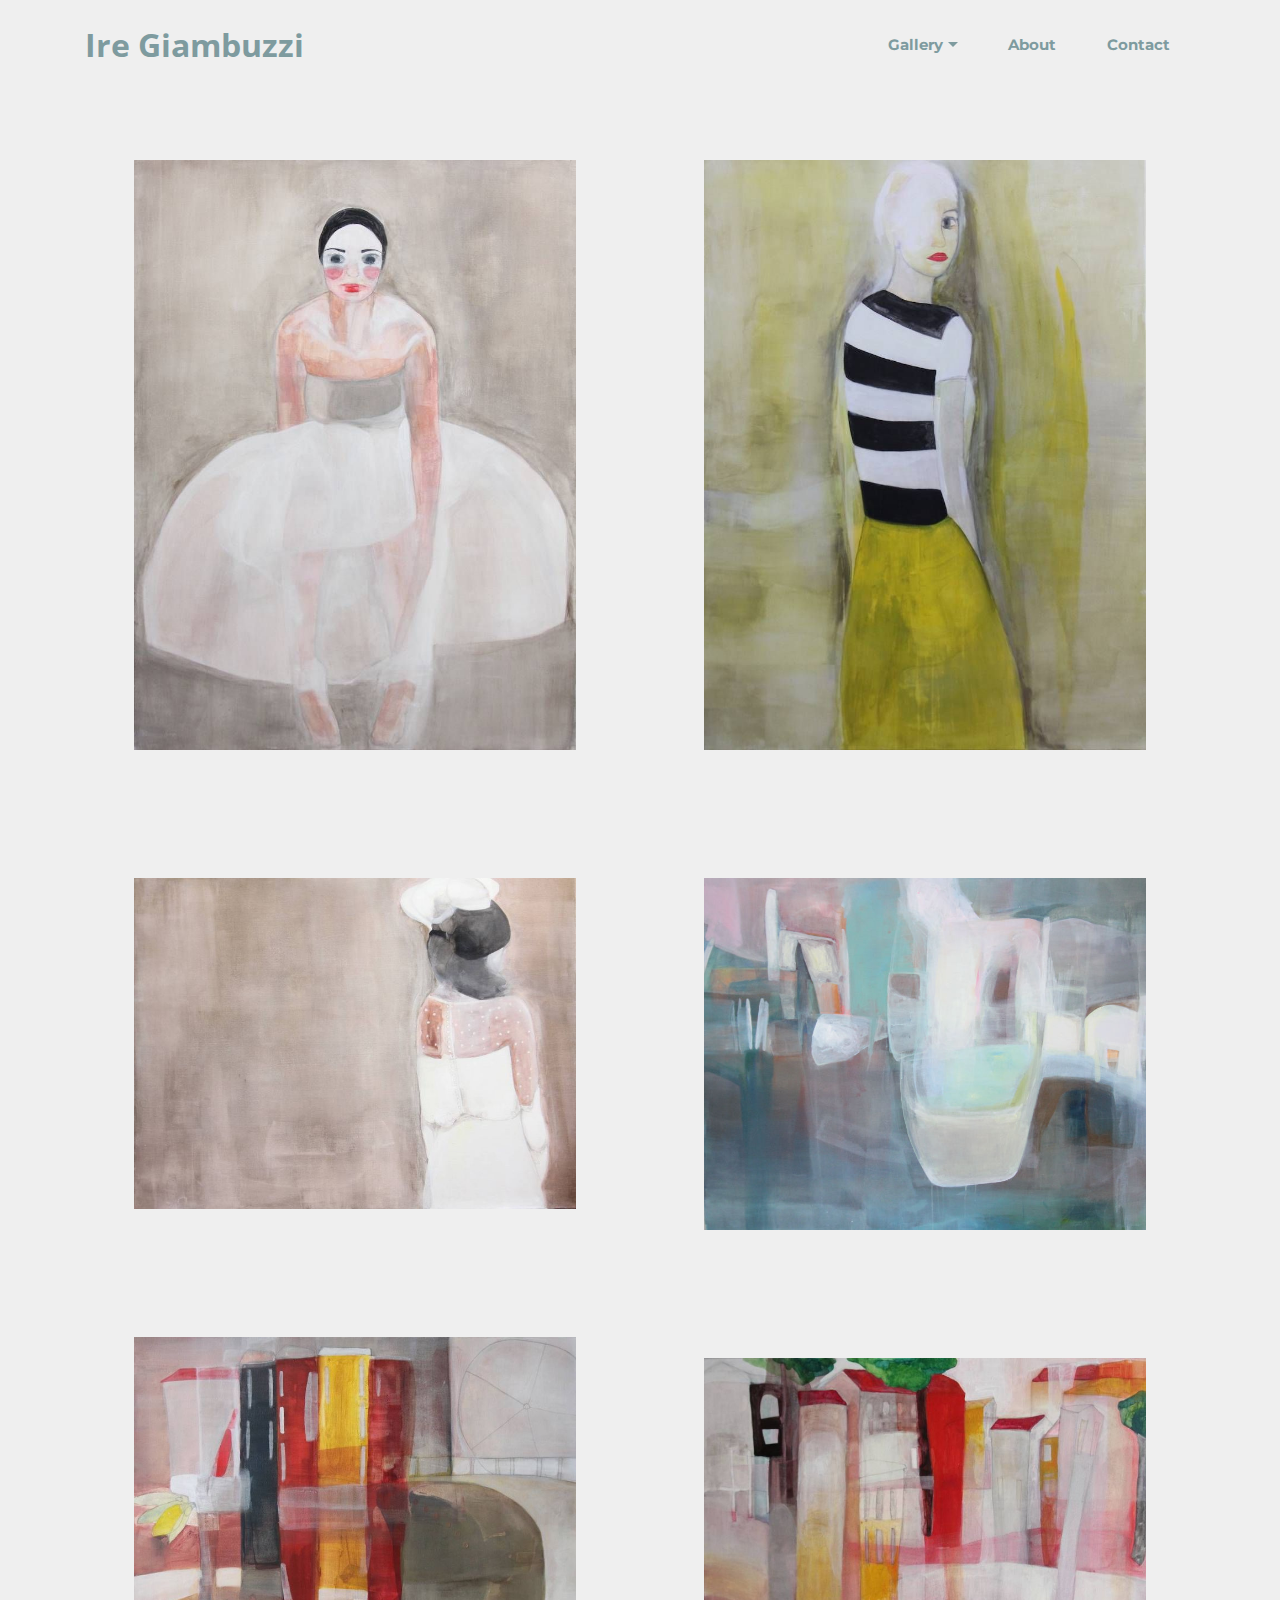
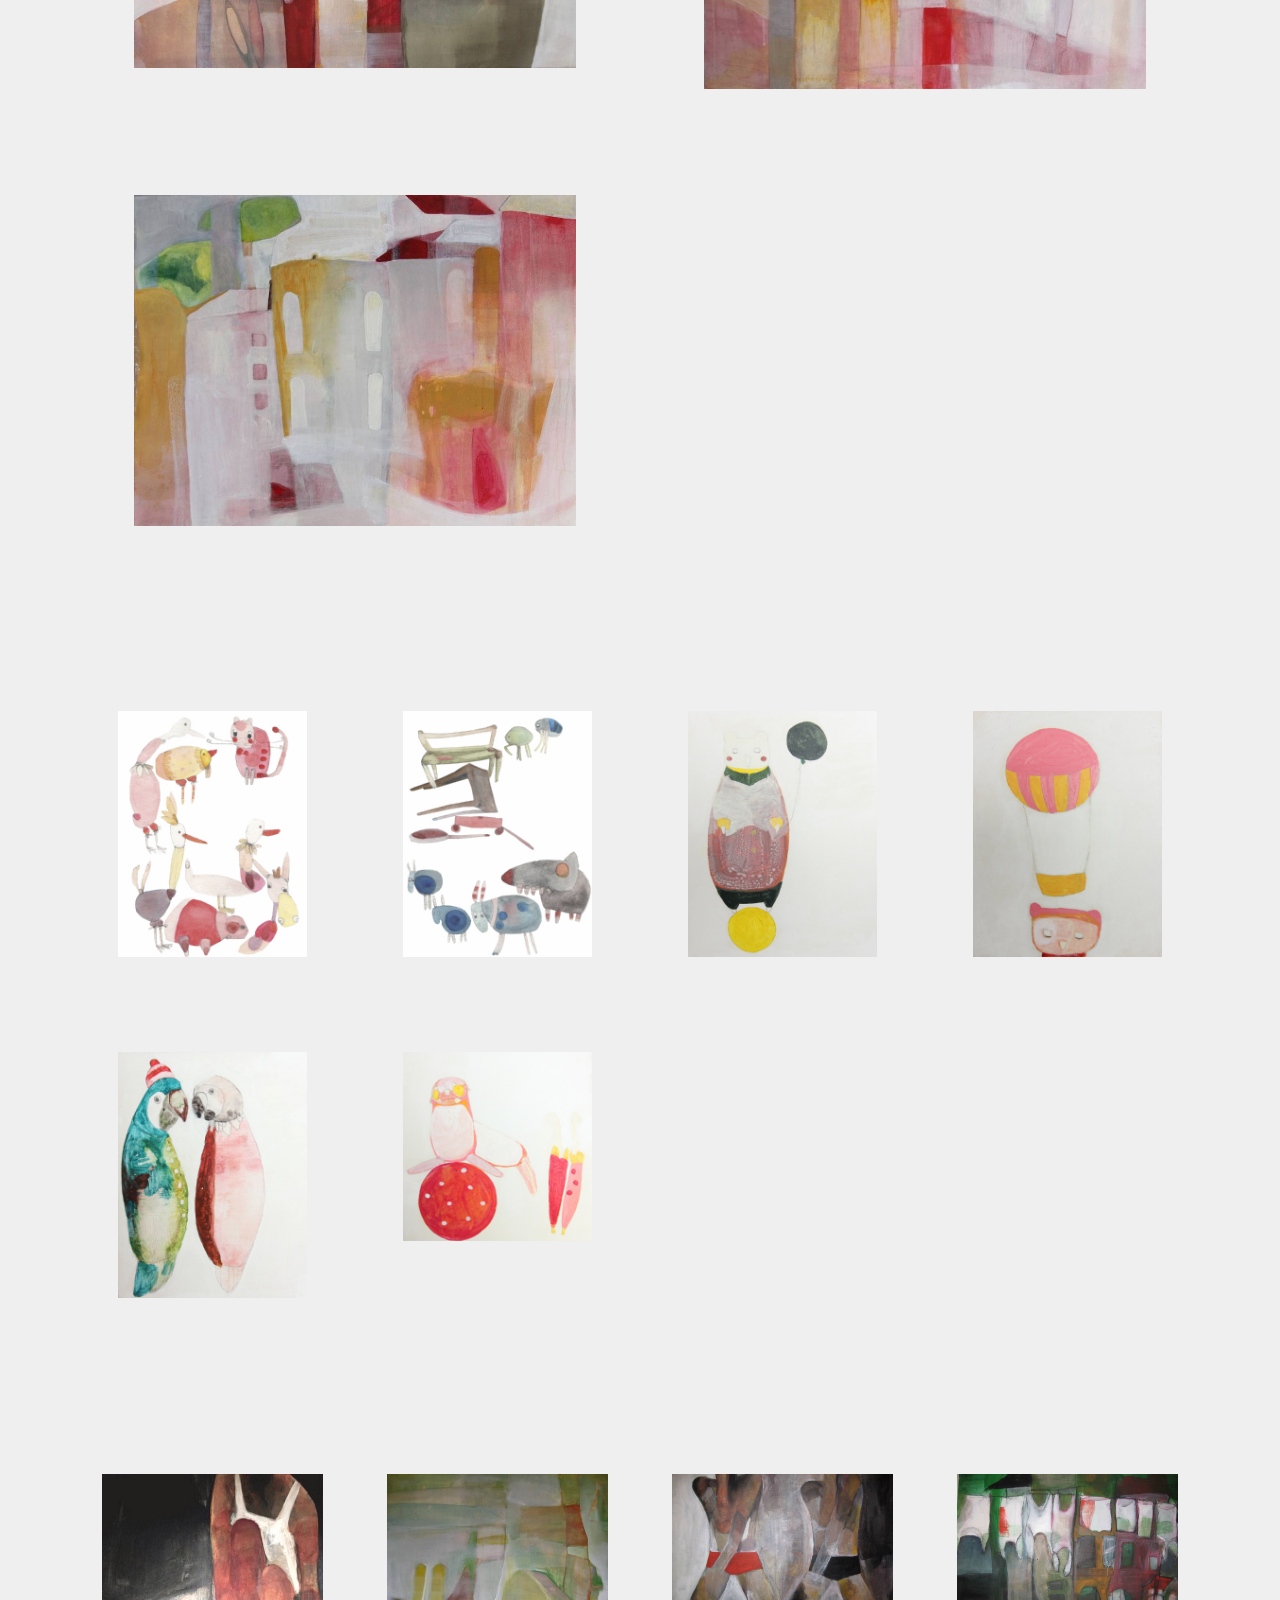
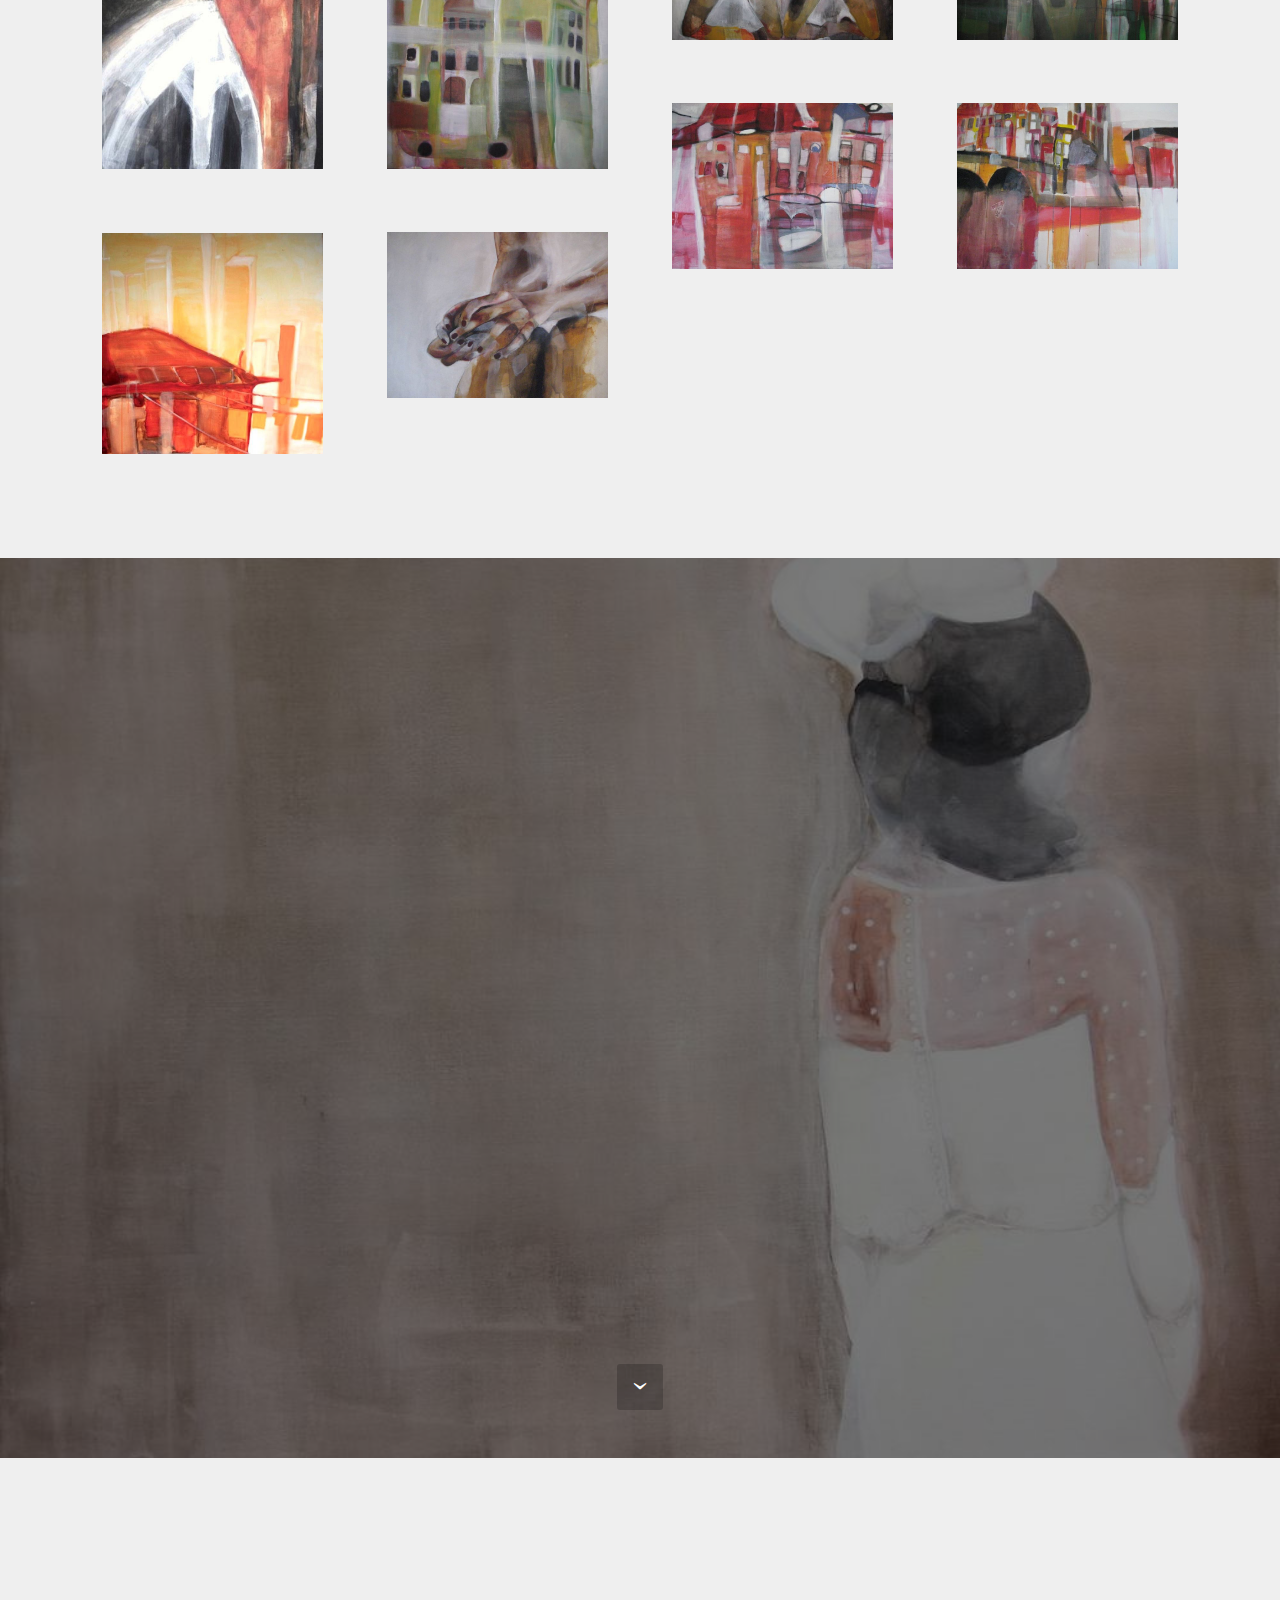
==== commit 11da8f59: "21/09/2018" ====
--- a/index.html
+++ b/index.html
@@ -17,9 +17,10 @@
   <link rel="stylesheet" href="assets/et-line-font-plugin/style.css">
   <link rel="stylesheet" href="assets/tether/tether.min.css">
   <link rel="stylesheet" href="assets/bootstrap/css/bootstrap.min.css">
+  <link rel="stylesheet" href="assets/soundcloud-plugin/style.css">
   <link rel="stylesheet" href="assets/dropdown/css/style.css">
+  <link rel="stylesheet" href="assets/socicon/css/styles.css">
   <link rel="stylesheet" href="assets/animate.css/animate.min.css">
-  <link rel="stylesheet" href="assets/socicon/css/styles.css">
   <link rel="stylesheet" href="assets/theme/css/style.css">
   <link rel="stylesheet" href="assets/mobirise-gallery/style.css">
   <link rel="stylesheet" href="assets/mobirise/css/mbr-additional.css" type="text/css">
@@ -61,7 +62,7 @@
 
 </section>
 
-<section class="engine"><a href="https://mobiri.se/h">how to create a web page for free</a></section><section class="mbr-gallery mbr-section mbr-section-nopadding mbr-slider-carousel mbr-after-navbar" data-filter="false" id="gallery4-4" data-rv-view="2" style="background-color: rgb(239, 239, 239); padding-top: 6rem; padding-bottom: 3rem;">
+<section class="engine"><a href="https://mobiri.se/c">site builder</a></section><section class="mbr-gallery mbr-section mbr-section-nopadding mbr-slider-carousel mbr-after-navbar" data-filter="false" id="gallery4-4" data-rv-view="2" style="background-color: rgb(239, 239, 239); padding-top: 6rem; padding-bottom: 3rem;">
     <!-- Filter -->
     
 
@@ -105,7 +106,7 @@
                             
                             
 
-                            <img src="assets/images/img-2538-1000x749-800x599.jpg" alt="">
+                            <img src="assets/images/img-2869-800x638.jpg" alt="" title="">
                             
                             <span class="icon-focus"></span>
                             
@@ -115,13 +116,23 @@
                             
                             
 
-                            <img src="assets/images/img-2539-1000x749-800x599.jpg" alt="">
+                            <img src="assets/images/img-2538-1000x749-800x599.jpg" alt="">
                             
                             <span class="icon-focus"></span>
                             
                         </div>
                     </div><div class="mbr-gallery-item mbr-gallery-item__mobirise3 mbr-gallery-item--p4" data-video-url="false" data-tags="Awesome">
                         <div href="#lb-gallery4-4" data-slide-to="5" data-toggle="modal">
+                            
+                            
+
+                            <img src="assets/images/img-2539-1000x749-800x599.jpg" alt="">
+                            
+                            <span class="icon-focus"></span>
+                            
+                        </div>
+                    </div><div class="mbr-gallery-item mbr-gallery-item__mobirise3 mbr-gallery-item--p4" data-video-url="false" data-tags="Awesome">
+                        <div href="#lb-gallery4-4" data-slide-to="6" data-toggle="modal">
                             
                             
 
@@ -143,7 +154,7 @@
             <div class="modal-content">
                 <div class="modal-body">
                     <ol class="carousel-indicators">
-                        <li data-app-prevent-settings="" data-target="#lb-gallery4-4" data-slide-to="0"></li><li data-app-prevent-settings="" data-target="#lb-gallery4-4" data-slide-to="1"></li><li data-app-prevent-settings="" data-target="#lb-gallery4-4" data-slide-to="2"></li><li data-app-prevent-settings="" data-target="#lb-gallery4-4" data-slide-to="3"></li><li data-app-prevent-settings="" data-target="#lb-gallery4-4" data-slide-to="4"></li><li data-app-prevent-settings="" data-target="#lb-gallery4-4" class=" active" data-slide-to="5"></li>
+                        <li data-app-prevent-settings="" data-target="#lb-gallery4-4" data-slide-to="0"></li><li data-app-prevent-settings="" data-target="#lb-gallery4-4" data-slide-to="1"></li><li data-app-prevent-settings="" data-target="#lb-gallery4-4" data-slide-to="2"></li><li data-app-prevent-settings="" data-target="#lb-gallery4-4" class=" active" data-slide-to="3"></li><li data-app-prevent-settings="" data-target="#lb-gallery4-4" data-slide-to="4"></li><li data-app-prevent-settings="" data-target="#lb-gallery4-4" data-slide-to="5"></li><li data-app-prevent-settings="" data-target="#lb-gallery4-4" data-slide-to="6"></li>
                     </ol>
                     <div class="carousel-inner">
                         <div class="carousel-item">
@@ -152,11 +163,13 @@
                             <img src="assets/images/img-2543-749x1000.jpg" alt="">
                         </div><div class="carousel-item">
                             <img src="assets/images/img-2537-1000x749.jpg" alt="">
+                        </div><div class="carousel-item active">
+                            <img src="assets/images/img-2869.jpg" alt="" title="">
                         </div><div class="carousel-item">
                             <img src="assets/images/img-2538-1000x749.jpg" alt="">
                         </div><div class="carousel-item">
                             <img src="assets/images/img-2539-1000x749.jpg" alt="">
-                        </div><div class="carousel-item active">
+                        </div><div class="carousel-item">
                             <img src="assets/images/img-2540-1000x749.jpg" alt="">
                         </div>
                     </div>
@@ -494,7 +507,7 @@
 
                     <form action="https://mobirise.com/" method="post" data-form-title="Contact form">
 
-                        <input type="hidden" value="isCycTTBc1lx8Bo7Qd4rTJSWBL9+GA3xUom2QYo9A8zJPlV4LeEOZcdxyBbj0AA/KSpVihmw8cNEochV+/DST/2hS+INl9Exo+Ou9sXLxGKdXKQQoe0PJ0wxljSWicu9" data-form-email="true">
+                        <input type="hidden" value="nTLji306QvOyz4y8u3O9QXYSWfkGqrlBkomH0hBdhgv/KNjM9O4sZ4I1KjZTU+6AZctv0zXI0Tq/WGWND74xOxjQPU4A0Yo9ejZmHsEu/AJfMwmFB0arKIVAFLZ478og" data-form-email="true">
 
                         <div class="row row-sm-offset">
 
@@ -539,13 +552,13 @@
   <script src="assets/web/assets/jquery/jquery.min.js"></script>
   <script src="assets/tether/tether.min.js"></script>
   <script src="assets/bootstrap/js/bootstrap.min.js"></script>
-  <script src="assets/smooth-scroll/smooth-scroll.js"></script>
   <script src="assets/dropdown/js/script.min.js"></script>
   <script src="assets/touch-swipe/jquery.touch-swipe.min.js"></script>
   <script src="assets/viewport-checker/jquery.viewportchecker.js"></script>
   <script src="assets/masonry/masonry.pkgd.min.js"></script>
   <script src="assets/imagesloaded/imagesloaded.pkgd.min.js"></script>
   <script src="assets/bootstrap-carousel-swipe/bootstrap-carousel-swipe.js"></script>
+  <script src="assets/smooth-scroll/smooth-scroll.js"></script>
   <script src="assets/theme/js/script.js"></script>
   <script src="assets/mobirise-gallery/player.min.js"></script>
   <script src="assets/mobirise-gallery/script.js"></script>
--- a/assets/soundcloud-plugin/style.css
+++ b/assets/soundcloud-plugin/style.css
@@ -0,0 +1,57 @@
+.addons-container {
+  position: relative;
+  margin-left: auto;
+  margin-right: auto;
+  padding-right: 15px;
+  padding-left: 15px; }
+  @media (min-width: 576px) {
+    .addons-container {
+      padding-right: 15px;
+      padding-left: 15px; } }
+  @media (min-width: 768px) {
+    .addons-container {
+      padding-right: 15px;
+      padding-left: 15px; } }
+  @media (min-width: 992px) {
+    .addons-container {
+      padding-right: 15px;
+      padding-left: 15px; } }
+  @media (min-width: 1200px) {
+    .addons-container {
+      padding-right: 15px;
+      padding-left: 15px; } }
+  @media (min-width: 576px) {
+    .addons-container {
+      width: 540px;
+      max-width: 100%; } }
+  @media (min-width: 768px) {
+    .addons-container {
+      width: 720px;
+      max-width: 100%; } }
+  @media (min-width: 992px) {
+    .addons-container {
+      width: 960px;
+      max-width: 100%; } }
+  @media (min-width: 1200px) {
+    .addons-container {
+      width: 1140px;
+      max-width: 100%; } }
+
+.addons-container-inner{
+    position: relative;
+    width: 100%;
+    min-height: 1px;
+    padding-right: 15px;
+    padding-left: 15px;
+}
+@media (min-width: 567px) {
+    .addons-container-inner{
+        -ms-flex: 0 0 66.666667%;
+        flex: 0 0 66.666667%;
+        max-width: 66.666667%;
+    }
+}
+.addons-row{
+    display: flex;
+    justify-content:center;
+}--- a/assets/mobirise/css/mbr-additional.css
+++ b/assets/mobirise/css/mbr-additional.css
@@ -414,6 +414,264 @@
 .scrollToTop_wraper {
   display: none;
 }
+.extCountdown1 .number,
+.extCountdown2 .number {
+  font-family: 'Montserrat', sans-serif;
+}
+.extCountdown1 .period,
+.extCountdown2 .period {
+  font-family: 'Lora', serif;
+}
+.extCountdown1 .dot,
+.extCountdown2 .dot {
+  font-family: 'Montserrat', sans-serif;
+}
+.features6 .feature-subtitle {
+  font-family: 'Lora', serif;
+}
+.features6 .feature-title {
+  font-family: 'Montserrat', sans-serif;
+}
+.features6 .description {
+  font-family: 'Raleway', sans-serif;
+}
+.count,
+.counter-title {
+  font-family: 'Montserrat', sans-serif;
+}
+.counter-subtitle {
+  font-family: 'Lora', serif;
+}
+.mbr-iconfont-counters1 {
+  color: #c0a375;
+}
+.extHeader1 .container h3,
+.extHeader2 .container h3,
+.extHeader3 .container h3,
+.extHeader5 .container h3,
+.extHeader6 .container h3,
+.extHeader7 .container h3,
+.extHeader8 .container h3,
+.extHeader9 .container h3,
+.extHeader10 .container h3,
+.extHeader12 .container h3,
+.extHeader13 .container h3,
+.extFeatures10 .container h3 {
+  font-family: 'Montserrat', sans-serif;
+}
+.extHeader1 .container p,
+.extHeader2 .container p,
+.extHeader3 .container p,
+.extHeader5 .container p,
+.extHeader6 .container p,
+.extHeader7 .container p,
+.extHeader8 .container p,
+.extHeader9 .container p,
+.extHeader10 .container p,
+.extHeader12 .container p,
+.extHeader13 .container p,
+.extFeatures10 .container p {
+  font-family: 'Lora', serif;
+}
+.extHeader5 .container label {
+  font-family: 'Lora', serif;
+}
+.extHeader9 form p.form-subtitle {
+  font-family: 'Montserrat', sans-serif;
+}
+.extHeader11 .container span {
+  font-family: 'Montserrat', sans-serif;
+}
+.extHeader11 .container p.element {
+  font-family: 'Montserrat', sans-serif;
+}
+.extHeader11 .container p {
+  font-family: 'Lora', serif;
+}
+.extHeader12 h4,
+.extFeatures10 h4 {
+  font-family: 'Montserrat', sans-serif;
+}
+.extHeader12 .subtitle,
+.extFeatures10 .subtitle {
+  font-family: 'Lora', serif;
+}
+.extHeader13 h4 {
+  font-family: 'Montserrat', sans-serif;
+}
+.extHeader13 .number {
+  font-family: 'Montserrat', sans-serif;
+}
+.extHeader13 .period {
+  font-family: 'Lora', serif;
+}
+.extHeader13 .dot {
+  font-family: 'Montserrat', sans-serif;
+}
+.extFeatures .feature-title {
+  font-family: 'Montserrat', sans-serif;
+}
+.extFeatures .feature-subtitle {
+  font-family: 'Lora', serif;
+}
+.extFeatures .feature-text {
+  font-family: 'Raleway', sans-serif;
+}
+.extFeatures2 h4 {
+  font-family: 'Montserrat', sans-serif;
+}
+.extFeatures3 .border-wrap {
+  border-color: #c0a375;
+}
+.extFeatures4 h4,
+.extFeatures6 h4,
+.extFeatures5 .card-title h4 {
+  font-family: 'Montserrat', sans-serif;
+}
+.extFeatures4 h5,
+.extFeatures6 h5,
+.extFeatures5 .card-title h5 {
+  font-family: 'Lora', serif;
+}
+.extForm1 h4,
+.extForm2 h4,
+.extForm3 h4,
+.extForm4 h4 {
+  font-family: 'Montserrat', sans-serif;
+}
+.extForm1 .subtitle,
+.extForm2 .subtitle,
+.extForm3 .subtitle,
+.extForm4 .subtitle {
+  font-family: 'Lora', serif;
+}
+.extForm2 .container h3 {
+  font-family: 'Montserrat', sans-serif;
+}
+.extForm2 .container p {
+  font-family: 'Lora', serif;
+}
+.extPricingTable1 .bottom_line {
+  border-bottom-color: #c0a375;
+}
+.extPricingTable1 .mbr-price small {
+  font-family: 'Lora', serif;
+}
+.extPricingTable1 .mbr-plan-label {
+  background: #c0a375;
+}
+.extCounters2 h4 {
+  font-family: 'Montserrat', sans-serif;
+}
+.extCounters2 h5 {
+  font-family: 'Lora', serif;
+}
+.extCounters3 .count {
+  font-family: 'Montserrat', sans-serif;
+}
+.extCounters3 .counter-title {
+  font-family: 'Montserrat', sans-serif;
+}
+.extCounters3 .counter-subtitle {
+  font-family: 'Lora', serif;
+}
+.extProgressBar .progress-primary[value]::-webkit-progress-value {
+  background-color: #c0a375;
+}
+.extProgressBar .progress-primary[value]::-moz-progress-bar {
+  background-color: #c0a375;
+}
+@media screen and (min-width: 0\0) {
+  .extProgressBar .progress-primary .progress-bar {
+    background-color: #c0a375;
+  }
+}
+.extProgressBar .title-wrap {
+  font-family: 'Lora', serif;
+}
+.extProgressBarRound .progress-radial .overlay {
+  font-family: 'Montserrat', sans-serif;
+}
+.extProgressBar4 .feature-title {
+  font-family: 'Montserrat', sans-serif;
+}
+.extProgressBar4 .feature-subtitle {
+  font-family: 'Lora', serif;
+}
+.extTabs1 ul.nav-tabs li a:hover,
+.extTabs2 ul.nav-tabs li a:hover {
+  color: #c0a375;
+}
+.extAccordion1 .panel-heading a {
+  font-family: 'Raleway', sans-serif;
+}
+.extAccordion1 .pseudoPlus,
+.extAccordion2 .pseudoPlus,
+.extToggle1 .pseudoPlus,
+.extAccordion1 .pseudoPlus:after,
+.extAccordion2 .pseudoPlus:after,
+.extToggle1 .pseudoPlus:after,
+.extAccordion1 .pseudoMinus,
+.extAccordion2 .pseudoMinus,
+.extToggle1 .pseudoMinus {
+  background-color: #c0a375;
+}
+.extAccordion2 .panel-heading a,
+.extAccordion3 .panel-heading a,
+.extToggle1 .panel-heading a {
+  font-family: 'Raleway', sans-serif;
+}
+.extProgressBar5 .progress-primary[value]::-webkit-progress-value {
+  background-color: #c0a375;
+}
+.extProgressBar5 .progress-primary[value]::-moz-progress-bar {
+  background-color: #c0a375;
+}
+@media screen and (min-width: 0\0) {
+  .extProgressBar5 .progress-primary .progress-bar {
+    background-color: #c0a375;
+  }
+}
+.extProgressBar5 .title-wrap {
+  font-family: 'Lora', serif;
+}
+.extMsg-box1 .container h3 {
+  font-family: 'Montserrat', sans-serif;
+}
+.extMsg-box1 .container p {
+  font-family: 'Lora', serif;
+}
+.extMsg-box1 h4 {
+  font-family: 'Montserrat', sans-serif;
+}
+.extMsg-box1 .subtitle {
+  font-family: 'Lora', serif;
+}
+.extMsg-box2 .container span,
+.extMsg-box3 .container span,
+.extMsg-box4 .container span {
+  font-family: 'Montserrat', sans-serif;
+}
+.extMsg-box2 .container p,
+.extMsg-box3 .container p,
+.extMsg-box4 .container p {
+  font-family: 'Lora', serif;
+}
+.extProgressBarRound .pie_progress__number {
+  font-family: 'Montserrat', sans-serif;
+}
+.extMenu1 span.icon a:hover {
+  color: #c0a375 !important;
+}
+.extProgressBar .progress-primary[value]::-ms-fill {
+  color: #c0a375;
+}
+.extProgressBar5 .progress-primary[value]::-ms-fill {
+  color: #c0a375;
+}
+.theme-border {
+  border: 1px solid #c0a375;
+}
 #ext_menu-7 .hide-buttons .nav-btn {
   display: none !important;
 }
@@ -542,6 +800,9 @@
 #ext_menu-6 .dropdown-item[aria-expanded="true"] {
   color: #c0a375!important;
 }
+#ext_menu-6 .dropdown:hover > .dropdown-menu {
+  display: block;
+}
 #gallery4-4 .mbr-gallery-item > div > span {
   font-size: 12px;
   color: #efefef;
